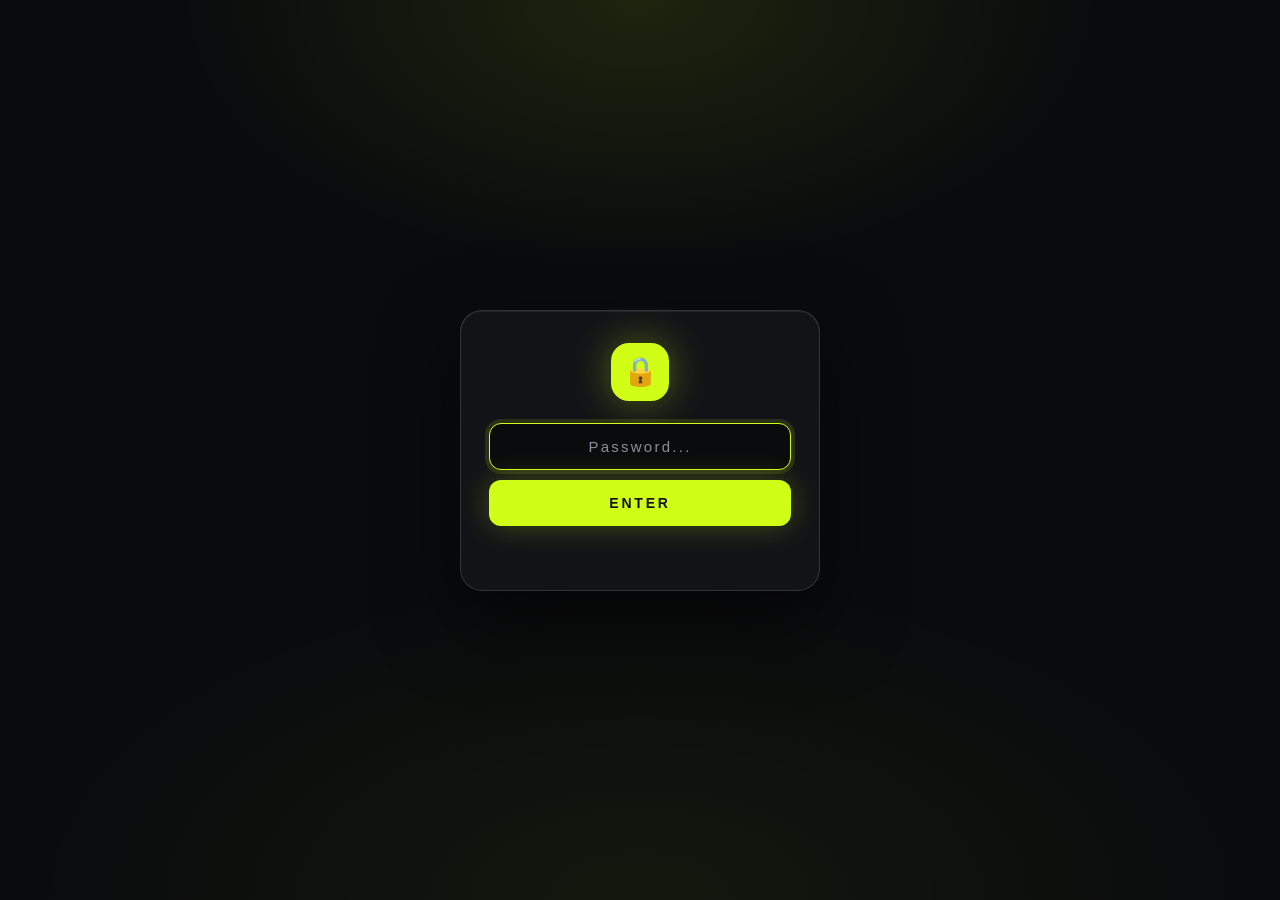
==== Main/play.html @ 61c7deea "Add files via upload" ====
<!DOCTYPE html>
<html lang="id">
<head>
<meta charset="UTF-8">
<meta name="viewport" content="width=device-width, initial-scale=1.0">
<title>Memuat game...</title>
<link rel="stylesheet" href="style.css">
</head>
<body class="player-body">

<div class="player-bar">
  <a href="index.html" class="player-btn" id="backBtn">
    <svg width="16" height="16" viewBox="0 0 24 24" fill="none" stroke="currentColor" stroke-width="2.5" stroke-linecap="round" stroke-linejoin="round"><path d="m15 18-6-6 6-6"/></svg>
    <span>Kembali</span>
  </a>

  <div class="player-title" id="playerTitle">Memuat...</div>

  <button class="player-btn" id="fullscreenBtn" title="Layar Penuh">
    <svg id="fsIcon" width="16" height="16" viewBox="0 0 24 24" fill="none" stroke="currentColor" stroke-width="2.5" stroke-linecap="round" stroke-linejoin="round">
      <path d="M8 3H5a2 2 0 0 0-2 2v3"/>
      <path d="M21 8V5a2 2 0 0 0-2-2h-3"/>
      <path d="M3 16v3a2 2 0 0 0 2 2h3"/>
      <path d="M16 21h3a2 2 0 0 0 2-2v-3"/>
    </svg>
    <span>Layar Penuh</span>
  </button>

  <a id="openNewTab" class="player-btn" target="_blank" rel="noopener">
    <svg width="16" height="16" viewBox="0 0 24 24" fill="none" stroke="currentColor" stroke-width="2.5" stroke-linecap="round" stroke-linejoin="round"><path d="M18 13v6a2 2 0 0 1-2 2H5a2 2 0 0 1-2-2V8a2 2 0 0 1 2-2h6"/><polyline points="15 3 21 3 21 9"/><line x1="10" y1="14" x2="21" y2="3"/></svg>
    <span>Tab Baru</span>
  </a>
</div>

<div class="player-wrap" id="playerWrap">
  <div id="loading" class="player-loading">
    <div class="spinner"></div>
    <p>Memuat game...</p>
    <small>Jika tidak muncul dalam 6 detik, akan ada tombol alternatif.</small>
  </div>

  <iframe id="gameFrame" class="game-frame hidden" allowfullscreen
    allow="autoplay; fullscreen; gamepad; microphone; camera; clipboard-write"></iframe>

  <div id="fallback" class="player-fallback hidden">
    <div class="fallback-icon">🚫</div>
    <h2>Game tidak bisa di-embed</h2>
    <p>Situs ini melarang dijalankan di dalam website lain (proteksi <code>X-Frame-Options</code>).</p>
    <a id="fallbackBtn" class="fallback-btn" target="_blank" rel="noopener">
      Buka di Tab Baru
      <svg width="16" height="16" viewBox="0 0 24 24" fill="none" stroke="currentColor" stroke-width="2.5" stroke-linecap="round" stroke-linejoin="round"><path d="M18 13v6a2 2 0 0 1-2 2H5a2 2 0 0 1-2-2V8a2 2 0 0 1 2-2h6"/><polyline points="15 3 21 3 21 9"/><line x1="10" y1="14" x2="21" y2="3"/></svg>
    </a>
  </div>
</div>

<script src="script.js"></script>
</body>
</html>
---- Main/style.css ----
:root {
  --bg: #0a0b0d;
  --surface: #14161a;
  --surface-hi: #1a1d22;
  --border: rgba(255,255,255,0.07);
  --border-hi: rgba(255,255,255,0.14);
  --accent: #d1fe17;
  --accent-glow: rgba(209,254,23,0.35);
  --text: #f5f5f7;
  --muted: #8b8f99;
  --danger: #ff5c5c;
  --radius: 14px;
  --radius-sm: 10px;
}

* { box-sizing: border-box; margin: 0; padding: 0; }
html { scroll-behavior: smooth; }

body {
  font-family: -apple-system, BlinkMacSystemFont, "Segoe UI", Inter, Roboto, sans-serif;
  background: var(--bg);
  color: var(--text);
  min-height: 100vh;
  -webkit-font-smoothing: antialiased;
  overflow-x: hidden;
}

.hidden { display: none !important; }

/* ===== GATE ===== */
.screen {
  position: fixed;
  inset: 0;
  display: grid;
  place-items: center;
  padding: 20px;
  z-index: 100;
  background:
    radial-gradient(ellipse 60% 50% at 50% 0%, rgba(209,254,23,0.10), transparent 60%),
    radial-gradient(ellipse 80% 60% at 50% 100%, rgba(209,254,23,0.05), transparent 60%),
    var(--bg);
  animation: fadeIn 0.4s ease;
}

@keyframes fadeIn { from { opacity: 0; } to { opacity: 1; } }

.gate-card {
  width: 100%;
  max-width: 360px;
  background: rgba(20,22,26,0.85);
  backdrop-filter: blur(20px);
  -webkit-backdrop-filter: blur(20px);
  border: 1px solid var(--border-hi);
  border-radius: 22px;
  padding: 32px 28px;
  box-shadow: 0 30px 80px rgba(0,0,0,0.6), inset 0 1px 0 rgba(255,255,255,0.06);
}

.gate-logo {
  display: grid;
  place-items: center;
  width: 58px;
  height: 58px;
  margin: 0 auto 22px;
  background: var(--accent);
  color: #101216;
  border-radius: 18px;
  font-size: 28px;
  box-shadow: 0 0 40px var(--accent-glow);
  animation: logoPulse 3s ease-in-out infinite;
}

@keyframes logoPulse {
  0%, 100% { box-shadow: 0 0 40px var(--accent-glow); }
  50%      { box-shadow: 0 0 70px var(--accent-glow); }
}

#gatePw {
  width: 100%;
  padding: 14px 16px;
  font-size: 15px;
  background: var(--bg);
  border: 1px solid var(--border-hi);
  border-radius: 12px;
  color: var(--text);
  outline: none;
  font-family: inherit;
  margin-bottom: 10px;
  text-align: center;
  letter-spacing: 0.15em;
  transition: border-color 0.15s, box-shadow 0.15s;
}

#gatePw::placeholder { color: var(--muted); }
#gatePw:focus { border-color: var(--accent); box-shadow: 0 0 0 4px rgba(209,254,23,0.12); }

#gateBtn {
  width: 100%;
  padding: 15px;
  font-size: 14px;
  font-weight: 800;
  letter-spacing: 0.2em;
  text-transform: uppercase;
  background: var(--accent);
  color: #101216;
  border: none;
  border-radius: 12px;
  cursor: pointer;
  font-family: inherit;
  box-shadow: 0 0 30px rgba(209,254,23,0.25);
  transition: transform 0.1s, background 0.15s;
}

#gateBtn:hover { background: #b8e013; }
#gateBtn:active { transform: scale(0.98); }

.err {
  color: var(--danger);
  font-size: 13px;
  margin-top: 14px;
  min-height: 18px;
  font-weight: 600;
  text-align: center;
}

@keyframes shake {
  10%, 90% { transform: translateX(-2px); }
  20%, 80% { transform: translateX(4px); }
  30%, 50%, 70% { transform: translateX(-6px); }
  40%, 60% { transform: translateX(6px); }
}
.shake { animation: shake 0.4s; }

/* ===== VERIFIKASI OVERLAY ===== */
.verif-overlay {
  position: fixed;
  inset: 0;
  z-index: 999;
  display: grid;
  place-items: center;
  background: rgba(0, 0, 0, 0.75);
  backdrop-filter: blur(8px);
  -webkit-backdrop-filter: blur(8px);
  animation: fadeIn 0.3s ease;
}

.verif-img {
  max-width: 80vw;
  max-height: 80vh;
  border-radius: 12px;
  box-shadow: 0 0 40px rgba(209, 254, 23, 0.4), 0 0 80px rgba(209, 254, 23, 0.2);
  animation: popIn 0.3s cubic-bezier(0.34, 1.56, 0.64, 1);
}

@keyframes popIn {
  from { transform: scale(0.5); opacity: 0; }
  to   { transform: scale(1); opacity: 1; }
}

/* ===== APP ===== */
#app {
  min-height: 100vh;
  display: flex;
  flex-direction: column;
  animation: fadeIn 0.3s ease;
}

.topbar {
  position: sticky;
  top: 0;
  z-index: 50;
  display: flex;
  align-items: center;
  gap: 16px;
  padding: 14px 24px;
  background: rgba(10,11,13,0.75);
  backdrop-filter: blur(16px);
  -webkit-backdrop-filter: blur(16px);
  border-bottom: 1px solid var(--border);
}

.brand { display: flex; align-items: center; gap: 10px; }

.brand-icon {
  display: grid;
  place-items: center;
  width: 36px;
  height: 36px;
  background: var(--accent);
  color: #101216;
  border-radius: 10px;
  font-size: 18px;
  box-shadow: 0 0 24px var(--accent-glow);
}

.brand-name { font-weight: 800; font-size: 16px; }

.search-wrap {
  flex: 1;
  position: relative;
  max-width: 560px;
  margin: 0 auto;
}

.search-icon {
  position: absolute;
  left: 14px;
  top: 50%;
  transform: translateY(-50%);
  color: var(--muted);
  pointer-events: none;
  z-index: 2;
}

#search {
  width: 100%;
  padding: 11px 14px 11px 42px;
  font-size: 14px;
  background: var(--surface);
  border: 1px solid var(--border);
  border-radius: var(--radius-sm);
  color: var(--text);
  outline: none;
  font-family: inherit;
  caret-color: var(--accent);
  transition: border-color 0.15s, background 0.15s;
}

#search::placeholder { color: var(--muted); opacity: 1; }
#search:focus { border-color: var(--accent); background: var(--surface-hi); box-shadow: 0 0 0 4px rgba(209,254,23,0.10); }

main {
  flex: 1;
  padding: 24px;
  max-width: 1500px;
  width: 100%;
  margin: 0 auto;
}

.meta {
  margin-bottom: 16px;
  color: var(--muted);
  font-size: 13px;
  font-weight: 500;
}

.history-section { margin-bottom: 32px; }

.section-head {
  display: flex;
  justify-content: space-between;
  align-items: center;
  margin-bottom: 14px;
}

.section-head h2 { font-size: 16px; font-weight: 800; }

.text-btn {
  background: none;
  border: none;
  color: var(--muted);
  font-size: 12px;
  font-weight: 600;
  cursor: pointer;
  padding: 6px 10px;
  border-radius: 8px;
  font-family: inherit;
  transition: color 0.15s, background 0.15s;
}

.text-btn:hover { color: var(--danger); background: rgba(255,92,92,0.1); }

.history-row {
  display: flex;
  gap: 12px;
  overflow-x: auto;
  padding-bottom: 4px;
}

.history-row::-webkit-scrollbar { height: 6px; }
.history-row::-webkit-scrollbar-thumb { background: #2a2d33; border-radius: 3px; }

.history-card {
  flex-shrink: 0;
  width: 140px;
  display: flex;
  flex-direction: column;
  gap: 8px;
  text-decoration: none;
  color: var(--text);
  transition: transform 0.15s;
}

.history-card:hover { transform: translateY(-2px); }

.history-thumb {
  width: 100%;
  aspect-ratio: 16 / 10;
  background: linear-gradient(135deg, #1c1f24, #0f1114);
  border-radius: 10px;
  overflow: hidden;
  border: 1px solid var(--border);
}

.history-thumb img { width: 100%; height: 100%; object-fit: cover; display: block; }

.history-card span {
  font-size: 12px;
  font-weight: 600;
  line-height: 1.3;
  display: -webkit-box;
  -webkit-line-clamp: 2;
  -webkit-box-orient: vertical;
  overflow: hidden;
}

.chips {
  display: flex;
  flex-wrap: wrap;
  gap: 7px;
  margin-bottom: 24px;
  padding: 14px;
  background: linear-gradient(180deg, rgba(20,22,26,0.7), rgba(20,22,26,0.4));
  border: 1px solid var(--border);
  border-radius: 16px;
}

.chip {
  --chip-color: var(--muted);
  position: relative;
  padding: 7px 13px;
  border-radius: 10px;
  border: 1px solid transparent;
  background: rgba(255,255,255,0.03);
  color: var(--muted);
  font-size: 12.5px;
  font-weight: 600;
  cursor: pointer;
  white-space: nowrap;
  display: inline-flex;
  align-items: center;
  gap: 7px;
  font-family: inherit;
  transition: all 0.18s cubic-bezier(0.4, 0, 0.2, 1);
}

.chip::before {
  content: '';
  width: 6px;
  height: 6px;
  border-radius: 50%;
  background: var(--chip-color);
  flex-shrink: 0;
}

.chip:hover {
  background: rgba(255,255,255,0.06);
  border-color: var(--chip-color);
  color: var(--text);
  transform: translateY(-1px);
}

.chip.active {
  background: var(--chip-color);
  color: #101216;
  border-color: var(--chip-color);
  box-shadow: 0 4px 16px -4px var(--chip-color);
  transform: translateY(-1px);
}

.chip.active::before { background: #101216; }

.chip .cnt {
  font-size: 10.5px;
  font-weight: 800;
  padding: 1px 6px;
  border-radius: 6px;
  background: rgba(255,255,255,0.06);
  color: inherit;
  opacity: 0.75;
  min-width: 22px;
  text-align: center;
}

.chip.active .cnt { background: rgba(0,0,0,0.22); opacity: 0.95; }

.chip[data-cat="All"]      { --chip-color: #d1fe17; }
.chip[data-cat="Shooter"]  { --chip-color: #ff5252; }
.chip[data-cat="Action"]   { --chip-color: #ff8c32; }
.chip[data-cat="Retro"]    { --chip-color: #a050ff; }
.chip[data-cat="Sandbox"]  { --chip-color: #3cc878; }
.chip[data-cat="RPG"]      { --chip-color: #508cff; }
.chip[data-cat="Strategy"] { --chip-color: #00b4b4; }
.chip[data-cat="Puzzle"]   { --chip-color: #f0c828; }
.chip[data-cat="Casual"]   { --chip-color: #ff78be; }
.chip[data-cat="Horror"]   { --chip-color: #e63946; }
.chip[data-cat="Racing"]   { --chip-color: #00bedc; }
.chip[data-cat="Sports"]   { --chip-color: #aadc28; }
.chip[data-cat="Adventure"]{ --chip-color: #b45adc; }
.chip[data-cat="PC"]       { --chip-color: #4ecdc4; }
.chip[data-cat="Neo Geo"]  { --chip-color: #ff6b6b; }
.chip[data-cat="Capcom"]   { --chip-color: #ffe66d; }
.chip[data-cat="Arcade"]   { --chip-color: #a06cd5; }

.grid {
  display: grid;
  grid-template-columns: repeat(auto-fill, minmax(230px, 1fr));
  gap: 16px;
}

.card {
  position: relative;
  display: flex;
  flex-direction: column;
  background: var(--surface);
  border: 1px solid var(--border);
  border-radius: var(--radius);
  overflow: hidden;
  color: inherit;
  transition: transform 0.2s, border-color 0.2s, box-shadow 0.2s;
}

.card:hover {
  transform: translateY(-4px);
  border-color: var(--border-hi);
  box-shadow: 0 12px 30px rgba(0,0,0,0.5), 0 0 0 1px rgba(209,254,23,0.3);
}

.card-link {
  display: flex;
  flex-direction: column;
  text-decoration: none;
  color: inherit;
  width: 100%;
  height: 100%;
}

.card-thumb {
  position: relative;
  aspect-ratio: 16 / 10;
  background: linear-gradient(135deg, #1c1f24, #0f1114);
  overflow: hidden;
}

.card-thumb img {
  width: 100%;
  height: 100%;
  object-fit: cover;
  display: block;
  transition: transform 0.4s, opacity 0.3s;
  opacity: 0;
}

.card-thumb img.loaded { opacity: 1; }
.card:hover .card-thumb img { transform: scale(1.06); }

.card-thumb .initial {
  position: absolute;
  inset: 0;
  display: grid;
  place-items: center;
  font-size: 40px;
  font-weight: 800;
  color: rgba(209,254,23,0.25);
}

.card-cat {
  position: absolute;
  top: 8px;
  left: 8px;
  z-index: 2;
  padding: 3px 7px;
  font-size: 8.5px;
  font-weight: 900;
  text-transform: uppercase;
  letter-spacing: 0.08em;
  border-radius: 5px;
  color: #fff;
  background: rgba(0,0,0,0.7);
  border: 1px solid rgba(255,255,255,0.15);
  line-height: 1;
  pointer-events: none;
}

.card-cat[data-cat="Shooter"]   { background: rgba(255,82,82,0.9); }
.card-cat[data-cat="Action"]    { background: rgba(255,140,50,0.9); }
.card-cat[data-cat="Retro"]     { background: rgba(160,80,255,0.9); }
.card-cat[data-cat="Sandbox"]   { background: rgba(60,200,120,0.9); }
.card-cat[data-cat="RPG"]       { background: rgba(80,140,255,0.9); }
.card-cat[data-cat="Strategy"]  { background: rgba(0,180,180,0.9); }
.card-cat[data-cat="Puzzle"]    { background: rgba(240,200,40,0.95); color: #1a1400; }
.card-cat[data-cat="Casual"]    { background: rgba(255,120,190,0.9); }
.card-cat[data-cat="Horror"]    { background: rgba(140,20,20,0.95); }
.card-cat[data-cat="Racing"]    { background: rgba(0,190,220,0.9); }
.card-cat[data-cat="Sports"]    { background: rgba(170,220,40,0.95); color: #131517; }
.card-cat[data-cat="Adventure"] { background: rgba(180,90,220,0.9); }
.card-cat[data-cat="PC"]        { background: rgba(78,205,196,0.9); }
.card-cat[data-cat="Neo Geo"]   { background: rgba(255,107,107,0.9); }
.card-cat[data-cat="Capcom"]    { background: rgba(255,230,109,0.95); color: #1a1400; }
.card-cat[data-cat="Arcade"]    { background: rgba(160,108,213,0.9); }

.card-open-tab {
  position: absolute;
  top: 8px;
  right: 8px;
  z-index: 3;
  width: 32px;
  height: 32px;
  display: grid;
  place-items: center;
  background: rgba(0,0,0,0.7);
  backdrop-filter: blur(8px);
  -webkit-backdrop-filter: blur(8px);
  border: 1px solid rgba(255,255,255,0.2);
  border-radius: 8px;
  color: #fff;
  cursor: pointer;
  opacity: 0;
  transition: all 0.15s;
  padding: 0;
  font-family: inherit;
}

.card:hover .card-open-tab { opacity: 1; }

.card-open-tab:hover {
  background: var(--accent);
  color: #101216;
  border-color: var(--accent);
  transform: scale(1.08);
}

.card-body { padding: 12px 14px 14px; }

.card-title {
  font-size: 14px;
  font-weight: 600;
  line-height: 1.35;
  color: var(--text);
  display: -webkit-box;
  -webkit-line-clamp: 2;
  -webkit-box-orient: vertical;
  overflow: hidden;
  min-height: 2.7em;
}

.empty { text-align: center; padding: 80px 20px; color: var(--muted); }
.empty-icon { font-size: 48px; margin-bottom: 16px; opacity: 0.5; }

footer {
  padding: 24px;
  text-align: center;
  color: var(--muted);
  font-size: 12px;
  border-top: 1px solid var(--border);
  margin-top: 40px;
}

/* ===== PLAYER ===== */
.player-body {
  height: 100vh;
  overflow: hidden;
  display: flex;
  flex-direction: column;
}

.player-bar {
  display: flex;
  align-items: center;
  gap: 12px;
  padding: 10px 16px;
  background: rgba(10,11,13,0.9);
  border-bottom: 1px solid var(--border);
  flex-shrink: 0;
  z-index: 10;
}

.player-btn {
  display: inline-flex;
  align-items: center;
  gap: 6px;
  padding: 8px 14px;
  font-size: 13px;
  font-weight: 700;
  background: var(--surface);
  color: var(--text);
  border: 1px solid var(--border);
  border-radius: 10px;
  text-decoration: none;
  cursor: pointer;
  white-space: nowrap;
  font-family: inherit;
  transition: all 0.15s;
}

.player-btn:hover { border-color: var(--accent); color: var(--accent); }

.player-title {
  flex: 1;
  text-align: center;
  font-size: 14px;
  font-weight: 700;
  overflow: hidden;
  text-overflow: ellipsis;
  white-space: nowrap;
  padding: 0 12px;
}

.player-wrap { flex: 1; position: relative; background: #000; overflow: hidden; }
.game-frame { width: 100%; height: 100%; border: 0; display: block; }

.player-loading {
  position: absolute;
  inset: 0;
  display: grid;
  place-items: center;
  text-align: center;
  padding: 20px;
  z-index: 5;
  background: var(--bg);
  color: var(--muted);
}

.player-loading p { font-size: 15px; margin: 16px 0 8px; color: var(--text); }
.player-loading small { font-size: 12px; opacity: 0.7; display: block; }

.spinner {
  width: 48px;
  height: 48px;
  border: 3px solid var(--border-hi);
  border-top-color: var(--accent);
  border-radius: 50%;
  margin: 0 auto;
  animation: spin 0.8s linear infinite;
}

@keyframes spin { to { transform: rotate(360deg); } }

.player-fallback {
  position: absolute;
  inset: 0;
  display: flex;
  flex-direction: column;
  justify-content: center;
  align-items: center;
  gap: 14px;
  text-align: center;
  padding: 20px;
  z-index: 20;
  background: var(--bg);
}

.fallback-icon { font-size: 56px; opacity: 0.7; }
.player-fallback h2 { font-size: 20px; font-weight: 800; }
.player-fallback p { font-size: 14px; color: var(--muted); max-width: 400px; line-height: 1.6; }
.player-fallback code { background: var(--surface); padding: 2px 6px; border-radius: 4px; font-size: 12px; color: var(--accent); }

.fallback-btn {
  display: inline-flex;
  align-items: center;
  gap: 8px;
  margin-top: 8px;
  padding: 12px 22px;
  font-size: 14px;
  font-weight: 700;
  background: var(--accent);
  color: #101216;
  border-radius: 12px;
  text-decoration: none;
  box-shadow: 0 0 30px rgba(209,254,23,0.25);
  transition: all 0.15s;
}

.fallback-btn:hover { background: #b8e013; transform: translateY(-1px); }

/* ===== FULLSCREEN ===== */
.player-body:fullscreen,
.player-body:-webkit-full-screen {
  background: #000;
}

.player-body:fullscreen .player-bar,
.player-body:-webkit-full-screen .player-bar {
  display: none;
}

.player-body:fullscreen .player-wrap,
.player-body:-webkit-full-screen .player-wrap {
  height: 100vh;
  flex: 1;
}

/* ===== RESPONSIVE ===== */
@media (max-width: 700px) {
  .topbar { padding: 12px 14px; gap: 10px; flex-wrap: wrap; }
  .brand-name { display: none; }
  .search-wrap { order: 3; flex-basis: 100%; max-width: none; }
  main { padding: 16px 12px; }
  .grid { grid-template-columns: repeat(auto-fill, minmax(150px, 1fr)); gap: 10px; }
  .card-title { font-size: 13px; }
  .card-body { padding: 10px; }
  .chips { padding: 10px; gap: 6px; margin-bottom: 18px; }
  .chip { padding: 6px 10px; font-size: 11.5px; gap: 5px; }
  .chip .cnt { font-size: 9.5px; padding: 1px 5px; min-width: 18px; }
  .card-cat { font-size: 8px; padding: 2px 6px; top: 6px; left: 6px; }
  .card-open-tab { opacity: 1; }
  .player-btn span { display: none; }
  .player-title { font-size: 12px; }
}

::-webkit-scrollbar { width: 10px; height: 10px; }
::-webkit-scrollbar-track { background: var(--bg); }
::-webkit-scrollbar-thumb { background: #2a2d33; border-radius: 6px; border: 2px solid var(--bg); }
::-webkit-scrollbar-thumb:hover { background: #3a3d44; }


/* ===== LOGIN / DAFTAR ===== */
.auth-tabs {
  display: flex;
  gap: 6px;
  padding: 4px;
  margin-bottom: 16px;
  background: var(--bg);
  border: 1px solid var(--border-hi);
  border-radius: 12px;
}
.auth-tabs button {
  flex: 1;
  padding: 10px;
  font: 700 13px inherit;
  font-family: inherit;
  letter-spacing: 0.08em;
  text-transform: uppercase;
  color: var(--muted);
  background: transparent;
  border: none;
  border-radius: 9px;
  cursor: pointer;
  transition: background 0.15s, color 0.15s;
}
.auth-tabs button.active { background: var(--accent); color: #101216; }

.auth-in {
  width: 100%;
  padding: 14px 16px;
  font-size: 15px;
  background: var(--bg);
  border: 1px solid var(--border-hi);
  border-radius: 12px;
  color: var(--text);
  outline: none;
  font-family: inherit;
  margin-bottom: 10px;
  transition: border-color 0.15s, box-shadow 0.15s;
}
.auth-in::placeholder { color: var(--muted); }
.auth-in:focus { border-color: var(--accent); box-shadow: 0 0 0 4px rgba(209,254,23,0.12); }

#authBtn {
  width: 100%;
  padding: 15px;
  font-size: 14px;
  font-weight: 800;
  letter-spacing: 0.2em;
  text-transform: uppercase;
  background: var(--accent);
  color: #101216;
  border: none;
  border-radius: 12px;
  cursor: pointer;
  font-family: inherit;
  box-shadow: 0 0 30px rgba(209,254,23,0.25);
  transition: transform 0.1s, background 0.15s;
}
#authBtn:hover { background: #b8e013; }
#authBtn:active { transform: scale(0.98); }
#authBtn:disabled, #gateBtn:disabled { opacity: 0.6; cursor: wait; }

.user-chip { display: flex; align-items: center; gap: 8px; font-size: 13px; font-weight: 700; }
.user-chip button {
  padding: 8px 12px;
  font: 700 12px inherit;
  font-family: inherit;
  color: var(--text);
  background: var(--surface-hi);
  border: 1px solid var(--border-hi);
  border-radius: 10px;
  cursor: pointer;
}
.user-chip button:hover { border-color: var(--danger); color: var(--danger); }
@media (max-width: 700px) { .user-chip { margin-left: auto; } }

/* ===== ADMIN PANEL ===== */
.adm-screen {
  position: fixed;
  inset: 0;
  z-index: 120;
  display: grid;
  place-items: center;
  padding: 14px;
  overflow-y: auto;
  background: #26262a;
  font-family: "Gotham", "Montserrat", -apple-system, "Segoe UI", Roboto, sans-serif;
}
.adm-win {
  width: 100%;
  max-width: 780px;
  background: #3b3b3e;
  border: 1px solid rgba(255,255,255,0.08);
  border-radius: 8px;
  padding: 10px;
  box-shadow: 0 20px 60px rgba(0,0,0,0.55);
}
.adm-head {
  display: flex;
  align-items: center;
  justify-content: space-between;
  padding: 10px 14px;
  margin-bottom: 10px;
  background: #4b4b4f;
  border-radius: 6px;
  font-weight: 800;
  font-size: 15px;
  letter-spacing: 0.04em;
  color: #fff;
}
.adm-head-btns { display: flex; gap: 14px; }
.adm-head-btns button {
  background: none;
  border: none;
  color: #fff;
  font: 800 16px inherit;
  font-family: inherit;
  cursor: pointer;
}
.adm-head-btns button:hover { color: #ff6b6b; }
.adm-cols { display: grid; grid-template-columns: 1fr 1.25fr; gap: 10px; }
.adm-title {
  padding: 12px;
  margin-bottom: 8px;
  text-align: center;
  background: #4b4b4f;
  border-radius: 6px;
  font-weight: 800;
  font-size: 18px;
  letter-spacing: 0.03em;
  color: #fff;
}
.adm-panel {
  padding: 12px;
  min-height: 320px;
  background: #343437;
  border-radius: 6px;
}
.adm-panel label {
  display: block;
  margin: 10px 0 5px;
  font-weight: 800;
  font-size: 12px;
  letter-spacing: 0.04em;
  color: #fff;
}
.adm-panel label:first-child { margin-top: 0; }
.adm-in {
  width: 100%;
  padding: 10px 12px;
  font: 700 14px inherit;
  font-family: inherit;
  color: #fff;
  background: #2a2a2d;
  border: 1px solid transparent;
  border-radius: 5px;
  outline: none;
}
.adm-in::placeholder { color: #7d7d82; }
.adm-in:focus { border-color: rgba(255,255,255,0.3); }
select.adm-in { appearance: none; -webkit-appearance: none; cursor: pointer;
  background-image: linear-gradient(45deg, transparent 50%, #aaa 50%), linear-gradient(135deg, #aaa 50%, transparent 50%);
  background-position: calc(100% - 17px) 50%, calc(100% - 12px) 50%;
  background-size: 5px 5px; background-repeat: no-repeat; }
.adm-ban {
  display: flex;
  align-items: center;
  justify-content: center;
  gap: 10px;
  width: 100%;
  margin-top: 16px;
  padding: 11px;
  font: 800 15px inherit;
  font-family: inherit;
  letter-spacing: 0.03em;
  color: #fff;
  background: #2a2a2d;
  border: 1px solid transparent;
  border-radius: 5px;
  cursor: pointer;
  transition: background 0.15s, border-color 0.15s;
}
.adm-ban:hover { background: #4b2a2a; border-color: #ff6b6b; }
.adm-ban:disabled { opacity: 0.6; cursor: wait; }
.adm-msg { min-height: 18px; margin-top: 10px; font-size: 12px; font-weight: 700; color: #ff7b7b; text-align: center; }
.adm-msg.ok { color: #8ee08e; }
.adm-search { margin-bottom: 8px; }
.adm-list { max-height: 300px; overflow-y: auto; display: flex; flex-direction: column; gap: 6px; }
.adm-row {
  display: flex;
  align-items: center;
  gap: 10px;
  padding: 8px 10px;
  background: #2a2a2d;
  border-radius: 5px;
}
.adm-ava {
  display: grid;
  place-items: center;
  flex: none;
  width: 34px;
  height: 34px;
  background: #4b4b4f;
  border-radius: 4px;
  font-weight: 800;
  color: #fff;
}
.adm-info { flex: 1; min-width: 0; display: flex; flex-direction: column; }
.adm-info b { font-size: 14px; color: #fff; overflow: hidden; text-overflow: ellipsis; white-space: nowrap; }
.adm-info small { font-size: 12px; color: #a5a5aa; overflow: hidden; text-overflow: ellipsis; white-space: nowrap; }
.adm-unban {
  flex: none;
  width: 30px;
  height: 22px;
  background: #4b4b4f;
  border: none;
  border-radius: 4px;
  color: #fff;
  font-weight: 800;
  cursor: pointer;
}
.adm-unban:hover { background: #ff6b6b; }
.adm-empty { padding: 20px 8px; text-align: center; font-size: 13px; font-weight: 700; color: #7d7d82; }
@media (max-width: 640px) {
  .adm-cols { grid-template-columns: 1fr; }
  .adm-panel { min-height: 0; }
}
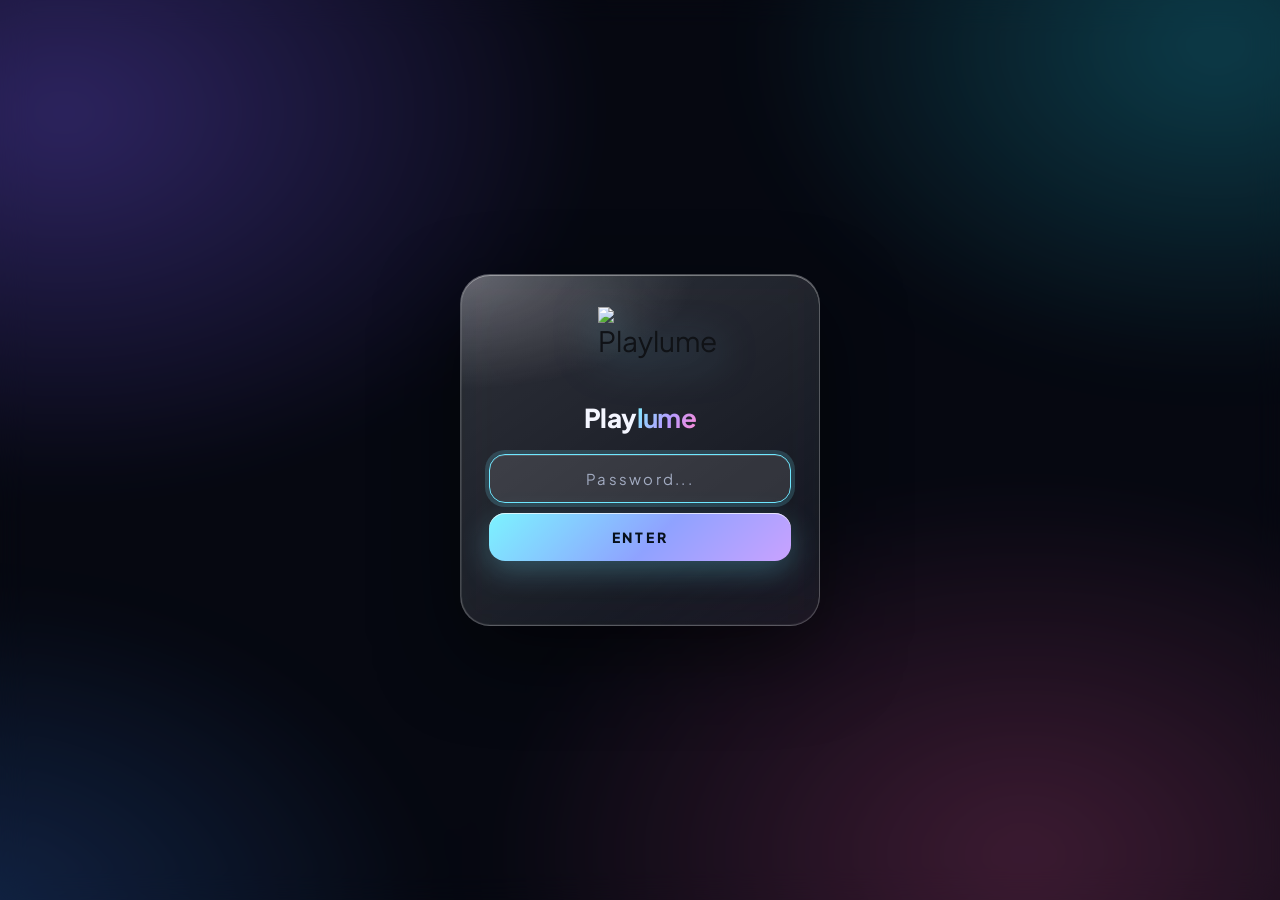
==== commit d5c9cde7: "Update play.html" ====
--- a/Main/play.html
+++ b/Main/play.html
@@ -4,6 +4,11 @@
 <meta charset="UTF-8">
 <meta name="viewport" content="width=device-width, initial-scale=1.0">
 <title>Memuat game...</title>
+<link rel="icon" type="image/svg+xml" href="logo.svg">
+<meta name="theme-color" content="#070912">
+<link rel="preconnect" href="https://fonts.googleapis.com">
+<link rel="preconnect" href="https://fonts.gstatic.com" crossorigin>
+<link href="https://fonts.googleapis.com/css2?family=Plus+Jakarta+Sans:wght@500;600;700;800&display=swap" rel="stylesheet">
 <link rel="stylesheet" href="style.css">
 </head>
 <body class="player-body">
--- a/Main/style.css
+++ b/Main/style.css
@@ -4,8 +4,8 @@
   --surface-hi: #1a1d22;
   --border: rgba(255,255,255,0.07);
   --border-hi: rgba(255,255,255,0.14);
-  --accent: #d1fe17;
-  --accent-glow: rgba(209,254,23,0.35);
+  --accent: #6ee7ff;
+  --accent-glow: rgba(110,231,255,0.35);
   --text: #f5f5f7;
   --muted: #8b8f99;
   --danger: #ff5c5c;
@@ -36,8 +36,8 @@
   padding: 20px;
   z-index: 100;
   background:
-    radial-gradient(ellipse 60% 50% at 50% 0%, rgba(209,254,23,0.10), transparent 60%),
-    radial-gradient(ellipse 80% 60% at 50% 100%, rgba(209,254,23,0.05), transparent 60%),
+    radial-gradient(ellipse 60% 50% at 50% 0%, rgba(110,231,255,0.10), transparent 60%),
+    radial-gradient(ellipse 80% 60% at 50% 100%, rgba(110,231,255,0.05), transparent 60%),
     var(--bg);
   animation: fadeIn 0.4s ease;
 }
@@ -92,7 +92,7 @@
 }
 
 #gatePw::placeholder { color: var(--muted); }
-#gatePw:focus { border-color: var(--accent); box-shadow: 0 0 0 4px rgba(209,254,23,0.12); }
+#gatePw:focus { border-color: var(--accent); box-shadow: 0 0 0 4px rgba(110,231,255,0.12); }
 
 #gateBtn {
   width: 100%;
@@ -107,11 +107,11 @@
   border-radius: 12px;
   cursor: pointer;
   font-family: inherit;
-  box-shadow: 0 0 30px rgba(209,254,23,0.25);
+  box-shadow: 0 0 30px rgba(110,231,255,0.25);
   transition: transform 0.1s, background 0.15s;
 }
 
-#gateBtn:hover { background: #b8e013; }
+#gateBtn:hover { background: #4fd6f0; }
 #gateBtn:active { transform: scale(0.98); }
 
 .err {
@@ -148,7 +148,7 @@
   max-width: 80vw;
   max-height: 80vh;
   border-radius: 12px;
-  box-shadow: 0 0 40px rgba(209, 254, 23, 0.4), 0 0 80px rgba(209, 254, 23, 0.2);
+  box-shadow: 0 0 40px rgba(110, 231, 255, 0.4), 0 0 80px rgba(110, 231, 255, 0.2);
   animation: popIn 0.3s cubic-bezier(0.34, 1.56, 0.64, 1);
 }
 
@@ -227,7 +227,7 @@
 }
 
 #search::placeholder { color: var(--muted); opacity: 1; }
-#search:focus { border-color: var(--accent); background: var(--surface-hi); box-shadow: 0 0 0 4px rgba(209,254,23,0.10); }
+#search:focus { border-color: var(--accent); background: var(--surface-hi); box-shadow: 0 0 0 4px rgba(110,231,255,0.10); }
 
 main {
   flex: 1;
@@ -384,7 +384,7 @@
 
 .chip.active .cnt { background: rgba(0,0,0,0.22); opacity: 0.95; }
 
-.chip[data-cat="All"]      { --chip-color: #d1fe17; }
+.chip[data-cat="All"]      { --chip-color: #6ee7ff; }
 .chip[data-cat="Shooter"]  { --chip-color: #ff5252; }
 .chip[data-cat="Action"]   { --chip-color: #ff8c32; }
 .chip[data-cat="Retro"]    { --chip-color: #a050ff; }
@@ -423,7 +423,7 @@
 .card:hover {
   transform: translateY(-4px);
   border-color: var(--border-hi);
-  box-shadow: 0 12px 30px rgba(0,0,0,0.5), 0 0 0 1px rgba(209,254,23,0.3);
+  box-shadow: 0 12px 30px rgba(0,0,0,0.5), 0 0 0 1px rgba(110,231,255,0.3);
 }
 
 .card-link {
@@ -461,7 +461,7 @@
   place-items: center;
   font-size: 40px;
   font-weight: 800;
-  color: rgba(209,254,23,0.25);
+  color: rgba(110,231,255,0.25);
 }
 
 .card-cat {
@@ -667,11 +667,11 @@
   color: #101216;
   border-radius: 12px;
   text-decoration: none;
-  box-shadow: 0 0 30px rgba(209,254,23,0.25);
+  box-shadow: 0 0 30px rgba(110,231,255,0.25);
   transition: all 0.15s;
 }
 
-.fallback-btn:hover { background: #b8e013; transform: translateY(-1px); }
+.fallback-btn:hover { background: #4fd6f0; transform: translateY(-1px); }
 
 /* ===== FULLSCREEN ===== */
 .player-body:fullscreen,
@@ -754,7 +754,7 @@
   transition: border-color 0.15s, box-shadow 0.15s;
 }
 .auth-in::placeholder { color: var(--muted); }
-.auth-in:focus { border-color: var(--accent); box-shadow: 0 0 0 4px rgba(209,254,23,0.12); }
+.auth-in:focus { border-color: var(--accent); box-shadow: 0 0 0 4px rgba(110,231,255,0.12); }
 
 #authBtn {
   width: 100%;
@@ -769,10 +769,10 @@
   border-radius: 12px;
   cursor: pointer;
   font-family: inherit;
-  box-shadow: 0 0 30px rgba(209,254,23,0.25);
+  box-shadow: 0 0 30px rgba(110,231,255,0.25);
   transition: transform 0.1s, background 0.15s;
 }
-#authBtn:hover { background: #b8e013; }
+#authBtn:hover { background: #4fd6f0; }
 #authBtn:active { transform: scale(0.98); }
 #authBtn:disabled, #gateBtn:disabled { opacity: 0.6; cursor: wait; }
 
@@ -941,3 +941,408 @@
   .adm-cols { grid-template-columns: 1fr; }
   .adm-panel { min-height: 0; }
 }
+
+/* ===== ADMIN: pilih player, ban all, status online ===== */
+.adm-userrow { display: flex; gap: 6px; }
+.adm-userrow .adm-in { flex: 1; min-width: 0; }
+.adm-pick {
+  flex: none;
+  padding: 0 14px;
+  font: 800 12px inherit;
+  font-family: inherit;
+  letter-spacing: 0.04em;
+  color: #fff;
+  background: #4b4b4f;
+  border: 1px solid transparent;
+  border-radius: 5px;
+  cursor: pointer;
+}
+.adm-pick:hover { background: #5a5a5f; border-color: rgba(255,255,255,0.3); }
+.adm-banall { margin-top: 8px; background: #4b2a2a; border-color: #ff6b6b; }
+.adm-banall:hover { background: #7a2b2b; }
+.adm-picker {
+  position: fixed;
+  inset: 0;
+  z-index: 130;
+  display: grid;
+  place-items: center;
+  padding: 14px;
+  background: rgba(0,0,0,0.6);
+}
+.adm-picker-win {
+  width: 100%;
+  max-width: 420px;
+  padding: 10px;
+  background: #3b3b3e;
+  border: 1px solid rgba(255,255,255,0.08);
+  border-radius: 8px;
+  box-shadow: 0 20px 60px rgba(0,0,0,0.55);
+}
+.adm-picker-win .adm-head small { font-size: 12px; color: #a5a5aa; margin-left: 6px; }
+.adm-picklist { max-height: 55vh; }
+.adm-pickrow { cursor: pointer; transition: background 0.15s; }
+.adm-pickrow:hover { background: #3a3a3e; }
+.adm-dot {
+  display: inline-block;
+  flex: none;
+  width: 12px;
+  height: 12px;
+  border-radius: 50%;
+}
+.adm-dot.on { background: #2ecc40; box-shadow: 0 0 6px rgba(46,204,64,0.8); }
+.adm-dot.off { background: #ff4136; }
+.adm-legend {
+  display: flex;
+  justify-content: center;
+  gap: 18px;
+  margin-top: 10px;
+  font-size: 12px;
+  font-weight: 700;
+  color: #a5a5aa;
+}
+.adm-legend span { display: inline-flex; align-items: center; gap: 6px; }
+
+
+/* ===== LAYAR BAN ===== */
+.ban-screen {
+  background:
+    radial-gradient(ellipse 60% 50% at 50% 0%, rgba(255,92,92,0.14), transparent 60%),
+    radial-gradient(ellipse 80% 60% at 50% 100%, rgba(255,92,92,0.06), transparent 60%),
+    var(--bg);
+  z-index: 140;
+}
+.ban-card {
+  width: 100%;
+  max-width: 400px;
+  padding: 30px 24px;
+  text-align: center;
+  background: rgba(20,22,26,0.9);
+  border: 1px solid rgba(255,92,92,0.35);
+  border-radius: 22px;
+  box-shadow: 0 30px 80px rgba(0,0,0,0.6), 0 0 60px rgba(255,92,92,0.12);
+}
+.ban-icon { font-size: 54px; line-height: 1; margin-bottom: 12px; }
+.ban-card h1 { font-size: 24px; font-weight: 900; letter-spacing: 0.08em; color: var(--danger); }
+.ban-sub { margin: 8px 0 20px; font-size: 13px; line-height: 1.5; color: var(--muted); }
+.ban-info {
+  display: flex;
+  flex-direction: column;
+  gap: 8px;
+  margin-bottom: 18px;
+  text-align: left;
+}
+.ban-info > div {
+  display: flex;
+  flex-direction: column;
+  gap: 3px;
+  padding: 10px 14px;
+  background: var(--bg);
+  border: 1px solid var(--border-hi);
+  border-radius: 12px;
+}
+.ban-info span { font-size: 10px; font-weight: 800; letter-spacing: 0.12em; color: var(--muted); }
+.ban-info b { font-size: 14px; font-weight: 700; color: var(--text); word-break: break-word; }
+#banCheck {
+  width: 100%;
+  padding: 14px;
+  font: 800 13px inherit;
+  font-family: inherit;
+  letter-spacing: 0.2em;
+  color: var(--text);
+  background: var(--surface-hi);
+  border: 1px solid var(--border-hi);
+  border-radius: 12px;
+  cursor: pointer;
+  transition: border-color 0.15s, background 0.15s;
+}
+#banCheck:hover { border-color: var(--danger); background: rgba(255,92,92,0.1); }
+#banCheck:disabled { opacity: 0.6; cursor: wait; }
+.ban-msg { min-height: 18px; margin-top: 12px; font-size: 12px; font-weight: 700; color: var(--danger); }
+
+
+/* =====================================================================
+   PLAYLUME — LIQUID GLASS THEME
+   ===================================================================== */
+:root {
+  --bg: #070912;
+  --surface: rgba(255,255,255,0.07);
+  --surface-hi: rgba(255,255,255,0.12);
+  --border: rgba(255,255,255,0.13);
+  --border-hi: rgba(255,255,255,0.24);
+  --accent: #6ee7ff;
+  --accent-glow: rgba(110,231,255,0.38);
+  --text: #f4f6ff;
+  --muted: #a3acc2;
+  --radius: 22px;
+  --radius-sm: 16px;
+  --glass: linear-gradient(145deg, rgba(255,255,255,0.17), rgba(255,255,255,0.05));
+  --blur: blur(24px) saturate(180%);
+  --shine: inset 0 1px 0 rgba(255,255,255,0.38), inset 0 -1px 0 rgba(255,255,255,0.06), inset 1px 0 0 rgba(255,255,255,0.10);
+  --grad: linear-gradient(135deg, #7cf3ff 0%, #8fa2ff 55%, #c9a2ff 100%);
+}
+
+body {
+  font-family: "Plus Jakarta Sans", -apple-system, BlinkMacSystemFont, "Segoe UI", Inter, Roboto, sans-serif;
+  background: var(--bg);
+}
+
+/* latar mesh gradient yang bergerak pelan */
+body::before {
+  content: "";
+  position: fixed;
+  inset: -25%;
+  z-index: -1;
+  pointer-events: none;
+  background:
+    radial-gradient(40% 40% at 20% 25%, rgba(124,92,255,0.55), transparent 70%),
+    radial-gradient(35% 35% at 80% 20%, rgba(34,211,238,0.42), transparent 70%),
+    radial-gradient(40% 40% at 70% 80%, rgba(255,92,168,0.36), transparent 70%),
+    radial-gradient(35% 35% at 15% 85%, rgba(59,130,246,0.38), transparent 70%);
+  filter: blur(28px);
+  will-change: transform;
+  animation: orbDrift 30s ease-in-out infinite alternate;
+}
+@keyframes orbDrift {
+  from { transform: translate3d(-3%, -2%, 0) scale(1); }
+  to   { transform: translate3d(3%, 3%, 0) scale(1.12); }
+}
+@media (prefers-reduced-motion: reduce) {
+  body::before { animation: none; }
+}
+
+::selection { background: rgba(110,231,255,0.35); }
+* { scrollbar-width: thin; scrollbar-color: rgba(255,255,255,0.25) transparent; }
+
+/* ---------- layar penuh (gate / login / ban) ---------- */
+.screen {
+  background: rgba(7,9,18,0.38);
+  -webkit-backdrop-filter: blur(14px);
+  backdrop-filter: blur(14px);
+}
+.screen.ban-screen {
+  background:
+    radial-gradient(ellipse 70% 50% at 50% 0%, rgba(255,92,92,0.28), transparent 65%),
+    rgba(7,9,18,0.5);
+}
+
+/* ---------- kartu kaca ---------- */
+.gate-card, .ban-card {
+  position: relative;
+  overflow: hidden;
+  background: var(--glass);
+  -webkit-backdrop-filter: var(--blur);
+  backdrop-filter: var(--blur);
+  border: 1px solid rgba(255,255,255,0.22);
+  border-radius: 30px;
+  box-shadow: 0 30px 80px rgba(0,0,0,0.5), var(--shine);
+}
+.gate-card::before, .ban-card::before {
+  content: "";
+  position: absolute;
+  inset: 0;
+  border-radius: inherit;
+  pointer-events: none;
+  background: radial-gradient(120% 60% at 0% 0%, rgba(255,255,255,0.26), transparent 55%);
+}
+.ban-card { border-color: rgba(255,120,120,0.4); box-shadow: 0 30px 80px rgba(0,0,0,0.5), 0 0 60px rgba(255,92,92,0.18), var(--shine); }
+
+.gate-logo {
+  width: 84px;
+  height: 84px;
+  margin-bottom: 10px;
+  background: none;
+  border-radius: 26px;
+  box-shadow: 0 10px 40px var(--accent-glow);
+  animation: logoFloat 4s ease-in-out infinite;
+}
+.gate-logo img { width: 100%; height: 100%; display: block; }
+@keyframes logoFloat {
+  0%, 100% { transform: translateY(0); }
+  50% { transform: translateY(-5px); }
+}
+.gate-title, .brand-name {
+  font-weight: 800;
+  letter-spacing: -0.02em;
+}
+.gate-title { text-align: center; font-size: 26px; margin-bottom: 20px; }
+.gate-title b, .brand-name b {
+  background: linear-gradient(120deg, #7cf3ff, #b79bff 55%, #ff8ad4);
+  -webkit-background-clip: text;
+  background-clip: text;
+  -webkit-text-fill-color: transparent;
+  color: transparent;
+}
+
+/* ---------- input ---------- */
+#gatePw, .auth-in, #search {
+  background: rgba(255,255,255,0.07);
+  border: 1px solid rgba(255,255,255,0.17);
+  border-radius: 16px;
+  color: var(--text);
+  box-shadow: inset 0 1px 0 rgba(255,255,255,0.10);
+}
+#gatePw:focus, .auth-in:focus, #search:focus {
+  background: rgba(255,255,255,0.11);
+  border-color: var(--accent);
+  box-shadow: 0 0 0 4px rgba(110,231,255,0.18), inset 0 1px 0 rgba(255,255,255,0.14);
+}
+
+/* ---------- tombol utama ---------- */
+#gateBtn, #authBtn, .fallback-btn {
+  background: var(--grad);
+  color: #07101c;
+  border-radius: 16px;
+  box-shadow: 0 10px 30px rgba(110,231,255,0.28), inset 0 1px 0 rgba(255,255,255,0.7);
+  transition: transform 0.12s, filter 0.15s, box-shadow 0.15s;
+}
+#gateBtn:hover, #authBtn:hover, .fallback-btn:hover {
+  background: var(--grad);
+  filter: brightness(1.08);
+  box-shadow: 0 14px 38px rgba(143,162,255,0.4), inset 0 1px 0 rgba(255,255,255,0.8);
+}
+
+.auth-tabs {
+  background: rgba(255,255,255,0.07);
+  border: 1px solid rgba(255,255,255,0.15);
+  border-radius: 999px;
+}
+.auth-tabs button { border-radius: 999px; }
+.auth-tabs button.active {
+  background: var(--grad);
+  color: #07101c;
+  box-shadow: 0 4px 14px rgba(110,231,255,0.3), inset 0 1px 0 rgba(255,255,255,0.7);
+}
+
+/* ---------- top bar melayang ---------- */
+.topbar {
+  top: 10px;
+  margin: 10px 14px 0;
+  padding: 10px 16px;
+  background: linear-gradient(145deg, rgba(255,255,255,0.14), rgba(255,255,255,0.05));
+  -webkit-backdrop-filter: var(--blur);
+  backdrop-filter: var(--blur);
+  border: 1px solid rgba(255,255,255,0.18);
+  border-radius: 26px;
+  box-shadow: 0 10px 34px rgba(0,0,0,0.3), var(--shine);
+}
+.brand-icon {
+  width: 40px;
+  height: 40px;
+  background: none;
+  border-radius: 13px;
+  box-shadow: 0 6px 22px var(--accent-glow);
+}
+.brand-icon img { width: 100%; height: 100%; display: block; }
+.brand-name { font-size: 19px; }
+#search { border-radius: 999px; padding-left: 44px; }
+
+.user-chip button, .text-btn {
+  background: rgba(255,255,255,0.09);
+  border: 1px solid rgba(255,255,255,0.18);
+  border-radius: 999px;
+  color: var(--text);
+  box-shadow: inset 0 1px 0 rgba(255,255,255,0.2);
+}
+.user-chip { font-weight: 700; }
+
+/* ---------- chip kategori ---------- */
+.chips {
+  background: linear-gradient(145deg, rgba(255,255,255,0.11), rgba(255,255,255,0.04));
+  -webkit-backdrop-filter: blur(18px) saturate(160%);
+  backdrop-filter: blur(18px) saturate(160%);
+  border: 1px solid rgba(255,255,255,0.15);
+  border-radius: 26px;
+  box-shadow: var(--shine);
+}
+.chip {
+  background: rgba(255,255,255,0.07);
+  border: 1px solid rgba(255,255,255,0.11);
+  border-radius: 999px;
+  box-shadow: inset 0 1px 0 rgba(255,255,255,0.14);
+}
+.chip.active {
+  box-shadow: 0 6px 20px -4px var(--chip-color), inset 0 1px 0 rgba(255,255,255,0.55);
+}
+
+/* ---------- kartu game ---------- */
+.card {
+  background: linear-gradient(160deg, rgba(255,255,255,0.13), rgba(255,255,255,0.04));
+  border: 1px solid rgba(255,255,255,0.15);
+  border-radius: var(--radius);
+  box-shadow: 0 10px 28px rgba(0,0,0,0.28), var(--shine);
+}
+.card::after {
+  content: "";
+  position: absolute;
+  inset: 0;
+  border-radius: inherit;
+  pointer-events: none;
+  z-index: 3;
+  background: linear-gradient(135deg, rgba(255,255,255,0.20), transparent 30%);
+  opacity: 0.45;
+}
+.card:hover {
+  transform: translateY(-5px) scale(1.01);
+  border-color: rgba(110,231,255,0.5);
+  box-shadow: 0 20px 50px rgba(0,0,0,0.45), 0 0 0 1px rgba(110,231,255,0.35), 0 0 36px rgba(110,231,255,0.18), var(--shine);
+}
+.card-thumb, .history-thumb { background: linear-gradient(135deg, rgba(255,255,255,0.12), rgba(255,255,255,0.03)); }
+.card-thumb .initial { color: rgba(255,255,255,0.32); }
+.card-cat { border-radius: 999px; padding: 4px 9px; }
+.card-title { font-weight: 700; }
+.history-thumb { border-radius: 16px; border: 1px solid rgba(255,255,255,0.16); box-shadow: var(--shine); }
+.section-head h2 { letter-spacing: -0.01em; }
+
+footer { border-top: 1px solid rgba(255,255,255,0.1); }
+
+/* ---------- player ---------- */
+.player-bar {
+  background: linear-gradient(145deg, rgba(255,255,255,0.14), rgba(255,255,255,0.05));
+  -webkit-backdrop-filter: var(--blur);
+  backdrop-filter: var(--blur);
+  border-bottom: 1px solid rgba(255,255,255,0.16);
+  box-shadow: var(--shine);
+}
+.player-btn {
+  background: rgba(255,255,255,0.09);
+  border: 1px solid rgba(255,255,255,0.18);
+  border-radius: 999px;
+  box-shadow: inset 0 1px 0 rgba(255,255,255,0.2);
+}
+.player-btn:hover { border-color: var(--accent); color: var(--accent); }
+.player-wrap { background: transparent; }
+.game-frame { background: #000; }
+.player-loading, .player-fallback {
+  background: rgba(7,9,18,0.5);
+  -webkit-backdrop-filter: blur(20px);
+  backdrop-filter: blur(20px);
+}
+.spinner { border-color: rgba(255,255,255,0.2); border-top-color: var(--accent); }
+.fallback-btn { padding: 13px 22px; }
+
+/* ---------- admin: sentuhan kaca halus ---------- */
+.adm-win {
+  background: linear-gradient(145deg, rgba(70,70,76,0.88), rgba(45,45,50,0.88));
+  -webkit-backdrop-filter: blur(20px);
+  backdrop-filter: blur(20px);
+}
+
+/* ---------- HP ---------- */
+@media (max-width: 700px) {
+  .topbar { margin: 8px 8px 0; top: 8px; border-radius: 22px; padding: 10px 12px; }
+  .brand-name { display: inline; font-size: 17px; }
+  main { padding: 16px 12px; }
+  .grid { gap: 12px; grid-template-columns: repeat(auto-fill, minmax(150px, 1fr)); }
+}
+
+/* ---------- poles ---------- */
+.gate-logo, .brand-icon { box-shadow: none; }
+.gate-logo img, .brand-icon img { filter: drop-shadow(0 8px 20px rgba(110,231,255,0.5)); }
+.card-open-tab {
+  background: rgba(255,255,255,0.18);
+  border: 1px solid rgba(255,255,255,0.32);
+  border-radius: 999px;
+  color: #fff;
+  box-shadow: inset 0 1px 0 rgba(255,255,255,0.35);
+}
+.card-open-tab:hover { background: var(--accent); color: #07101c; border-color: transparent; }
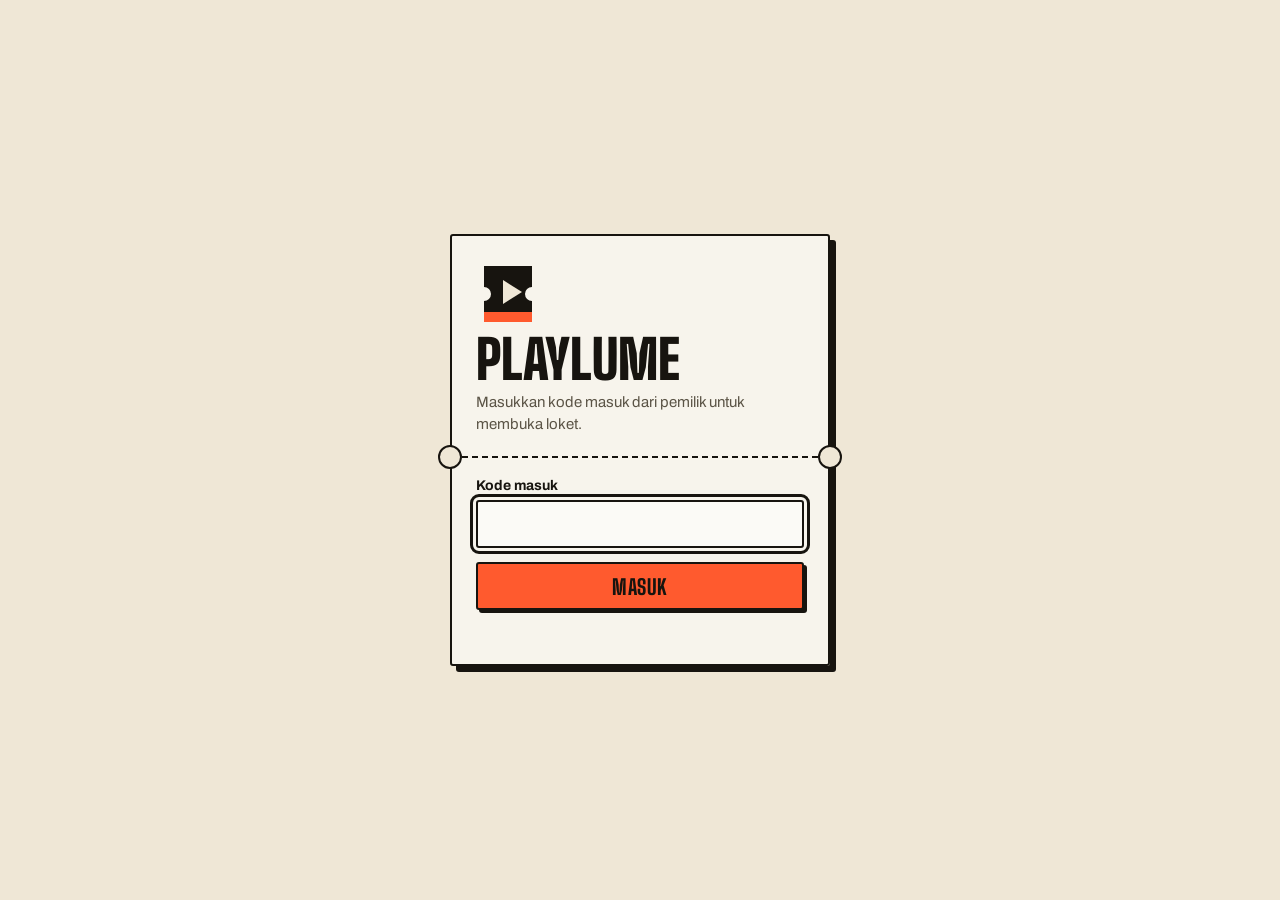
==== commit 7f905874: "Update" ====
--- a/Main/play.html
+++ b/Main/play.html
@@ -2,61 +2,57 @@
 <html lang="id">
 <head>
 <meta charset="UTF-8">
-<meta name="viewport" content="width=device-width, initial-scale=1.0">
-<title>Memuat game...</title>
+<meta name="viewport" content="width=device-width, initial-scale=1">
+<title>Memuat game | Playlume</title>
+<meta name="theme-color" content="#efe7d6">
 <link rel="icon" type="image/svg+xml" href="logo.svg">
-<meta name="theme-color" content="#070912">
 <link rel="preconnect" href="https://fonts.googleapis.com">
 <link rel="preconnect" href="https://fonts.gstatic.com" crossorigin>
-<link href="https://fonts.googleapis.com/css2?family=Plus+Jakarta+Sans:wght@500;600;700;800&display=swap" rel="stylesheet">
+<link href="https://fonts.googleapis.com/css2?family=Archivo:wght@400;500;600;700&family=Big+Shoulders+Display:wght@700;800;900&display=swap" rel="stylesheet">
 <link rel="stylesheet" href="style.css">
 </head>
 <body class="player-body">
 
-<div class="player-bar">
-  <a href="index.html" class="player-btn" id="backBtn">
-    <svg width="16" height="16" viewBox="0 0 24 24" fill="none" stroke="currentColor" stroke-width="2.5" stroke-linecap="round" stroke-linejoin="round"><path d="m15 18-6-6 6-6"/></svg>
+<header class="player-bar">
+  <a href="index.html" class="player-btn" id="backBtn" aria-label="Kembali ke daftar game">
+    <svg width="16" height="16" viewBox="0 0 24 24" fill="none" stroke="currentColor" stroke-width="3" stroke-linecap="square" aria-hidden="true"><path d="M15 5 8 12l7 7"/></svg>
     <span>Kembali</span>
   </a>
 
-  <div class="player-title" id="playerTitle">Memuat...</div>
+  <h1 class="player-title" id="playerTitle">Memuat...</h1>
 
-  <button class="player-btn" id="fullscreenBtn" title="Layar Penuh">
-    <svg id="fsIcon" width="16" height="16" viewBox="0 0 24 24" fill="none" stroke="currentColor" stroke-width="2.5" stroke-linecap="round" stroke-linejoin="round">
-      <path d="M8 3H5a2 2 0 0 0-2 2v3"/>
-      <path d="M21 8V5a2 2 0 0 0-2-2h-3"/>
-      <path d="M3 16v3a2 2 0 0 0 2 2h3"/>
-      <path d="M16 21h3a2 2 0 0 0 2-2v-3"/>
+  <button type="button" class="player-btn" id="fullscreenBtn" aria-label="Layar penuh">
+    <svg id="fsIcon" width="16" height="16" viewBox="0 0 24 24" fill="none" stroke="currentColor" stroke-width="3" stroke-linecap="square" aria-hidden="true">
+      <path d="M8 3H3v5"/>
+      <path d="M21 8V3h-5"/>
+      <path d="M3 16v5h5"/>
+      <path d="M16 21h5v-5"/>
     </svg>
-    <span>Layar Penuh</span>
+    <span>Layar penuh</span>
   </button>
 
-  <a id="openNewTab" class="player-btn" target="_blank" rel="noopener">
-    <svg width="16" height="16" viewBox="0 0 24 24" fill="none" stroke="currentColor" stroke-width="2.5" stroke-linecap="round" stroke-linejoin="round"><path d="M18 13v6a2 2 0 0 1-2 2H5a2 2 0 0 1-2-2V8a2 2 0 0 1 2-2h6"/><polyline points="15 3 21 3 21 9"/><line x1="10" y1="14" x2="21" y2="3"/></svg>
-    <span>Tab Baru</span>
+  <a id="openNewTab" class="player-btn" target="_blank" rel="noopener" aria-label="Buka game di tab baru">
+    <svg width="16" height="16" viewBox="0 0 24 24" fill="none" stroke="currentColor" stroke-width="3" stroke-linecap="square" aria-hidden="true"><path d="M10 5H4v15h15v-6"/><path d="M14 4h6v6"/><path d="M20 4 11 13"/></svg>
+    <span>Tab baru</span>
   </a>
-</div>
+</header>
 
-<div class="player-wrap" id="playerWrap">
-  <div id="loading" class="player-loading">
-    <div class="spinner"></div>
-    <p>Memuat game...</p>
-    <small>Jika tidak muncul dalam 6 detik, akan ada tombol alternatif.</small>
+<main class="player-wrap" id="playerWrap">
+  <div id="loading" class="player-loading" role="status">
+    <div class="spinner" aria-hidden="true"></div>
+    <p>Memuat game</p>
+    <small>Kalau belum muncul setelah 6 detik, tombol untuk membukanya di tab baru akan tampil.</small>
   </div>
 
-  <iframe id="gameFrame" class="game-frame hidden" allowfullscreen
+  <iframe id="gameFrame" class="game-frame hidden" title="Game" width="1280" height="720" allowfullscreen
     allow="autoplay; fullscreen; gamepad; microphone; camera; clipboard-write"></iframe>
 
   <div id="fallback" class="player-fallback hidden">
-    <div class="fallback-icon">🚫</div>
-    <h2>Game tidak bisa di-embed</h2>
-    <p>Situs ini melarang dijalankan di dalam website lain (proteksi <code>X-Frame-Options</code>).</p>
-    <a id="fallbackBtn" class="fallback-btn" target="_blank" rel="noopener">
-      Buka di Tab Baru
-      <svg width="16" height="16" viewBox="0 0 24 24" fill="none" stroke="currentColor" stroke-width="2.5" stroke-linecap="round" stroke-linejoin="round"><path d="M18 13v6a2 2 0 0 1-2 2H5a2 2 0 0 1-2-2V8a2 2 0 0 1 2-2h6"/><polyline points="15 3 21 3 21 9"/><line x1="10" y1="14" x2="21" y2="3"/></svg>
-    </a>
+    <h2>Game ini tidak bisa dibuka di sini</h2>
+    <p>Situs aslinya melarang dijalankan di dalam website lain (proteksi <code>X-Frame-Options</code>).</p>
+    <a id="fallbackBtn" class="fallback-btn" target="_blank" rel="noopener">Buka di tab baru</a>
   </div>
-</div>
+</main>
 
 <script src="script.js"></script>
 </body>
--- a/Main/style.css
+++ b/Main/style.css
@@ -1,1348 +1,751 @@
+/*
+  Playlume
+  Arah: karcis loket pasar malam, dicetak sablon di atas kertas.
+  Dial: ENERGY 3 / RHYTHM 2 / MOTION 1.
+
+  Huruf: Big Shoulders Display (condensed ala papan loket dan poster) untuk
+  judul, nama, dan tombol. Archivo untuk teks kecil karena terbaca di HP.
+  Bayangan keras hanya di tombol utama dan kartu yang disentuh: meniru cap
+  yang ditekan ke kertas. Tidak ada gradasi, blur, atau glow.
+
+  Palet: kertas + tinta (netral) dan satu aksen oranye-merah.
+  Aksen hanya dipakai di tombol utama, tab aktif, dan penanda favorit.
+  Semua permukaan datar, tepi tegas, bayangan keras tanpa blur.
+  Warna halaman bisa diganti dari Pengaturan; teks mengikuti lewat data-tone.
+*/
+
 :root {
-  --bg: #0a0b0d;
-  --surface: #14161a;
-  --surface-hi: #1a1d22;
-  --border: rgba(255,255,255,0.07);
-  --border-hi: rgba(255,255,255,0.14);
-  --accent: #6ee7ff;
-  --accent-glow: rgba(110,231,255,0.35);
-  --text: #f5f5f7;
-  --muted: #8b8f99;
-  --danger: #ff5c5c;
-  --radius: 14px;
-  --radius-sm: 10px;
-}
-
-* { box-sizing: border-box; margin: 0; padding: 0; }
-html { scroll-behavior: smooth; }
+  --page-rgb: 239, 231, 214;
+  --page: rgb(var(--page-rgb));
+  --ink: #17140f;
+  --ink-rgb: 23, 20, 15;
+  --muted: #5b5446;
+  --card: rgba(255, 255, 255, 0.55);
+  --accent: #ff5a2e;
+  --on-accent: #17140f;
+  --danger: #a81e08;
+  --ok: #1d6b3a;
+  --radius: 3px;
+  --display: "Big Shoulders Display", Impact, "Arial Narrow", sans-serif;
+  --body: "Archivo", system-ui, -apple-system, "Segoe UI", Roboto, sans-serif;
+}
+
+/* halaman gelap (dipilih dari Pengaturan): tinta dan kertas bertukar */
+body[data-tone="dark"] {
+  --ink: #f3ecdc;
+  --ink-rgb: 243, 236, 220;
+  --muted: #bdb5a2;
+  --card: rgba(255, 255, 255, 0.07);
+  --danger: #ff9a7e;
+  --ok: #7fe0a2;
+}
+
+/* logo bertinta gelap: di halaman gelap diberi alas kertas */
+body[data-tone="dark"] .brand-icon,
+body[data-tone="dark"] .gate-logo { padding: 3px; background: #efe7d6; border-radius: var(--radius); }
+
+*, *::before, *::after { box-sizing: border-box; margin: 0; padding: 0; }
+
+html { -webkit-text-size-adjust: 100%; }
 
 body {
-  font-family: -apple-system, BlinkMacSystemFont, "Segoe UI", Inter, Roboto, sans-serif;
-  background: var(--bg);
-  color: var(--text);
   min-height: 100vh;
-  -webkit-font-smoothing: antialiased;
-  overflow-x: hidden;
-}
+  font: 400 16px/1.45 var(--body);
+  color: var(--ink);
+  background: var(--page);
+}
+
+img { display: block; max-width: 100%; }
+button, input, select { font: inherit; color: inherit; }
+a { color: inherit; }
 
 .hidden { display: none !important; }
 
-/* ===== GATE ===== */
+.sr-only {
+  position: absolute;
+  width: 1px;
+  height: 1px;
+  overflow: hidden;
+  clip: rect(0 0 0 0);
+  white-space: nowrap;
+}
+
+/* semua kontrol yang bisa ditekan terlihat bisa ditekan */
+a[href], button, select, label[for], input[type="checkbox"], input[type="color"], input[type="file"] { cursor: pointer; }
+button:disabled { cursor: not-allowed; opacity: 0.55; }
+
+:focus-visible {
+  outline: 3px solid var(--ink);
+  outline-offset: 3px;
+}
+
+/* ---------- gambar latar dari galeri ---------- */
+body.has-bg-image::before,
+body.has-bg-image::after {
+  content: "";
+  position: fixed;
+  inset: 0;
+  z-index: -1;
+  pointer-events: none;
+}
+body.has-bg-image::before { background: var(--bg-image) center / cover no-repeat; }
+/* lapisan rata di atas gambar supaya teks tetap terbaca */
+body.has-bg-image::after { background: rgba(var(--page-rgb), 0.84); }
+
+/* ---------- tombol ---------- */
+.btn,
+#gateBtn, #authBtn, #banCheck, #saveProfile,
+.set-btn, .fallback-btn, .more-btn {
+  display: inline-flex;
+  align-items: center;
+  justify-content: center;
+  gap: 8px;
+  min-height: 48px;
+  padding: 0 22px;
+  font: 800 21px/1 var(--display);
+  letter-spacing: 0.02em;
+  text-transform: uppercase;
+  text-decoration: none;
+  text-align: center;
+  color: var(--on-accent);
+  background: var(--accent);
+  border: 2px solid var(--ink);
+  border-radius: var(--radius);
+  box-shadow: 3px 3px 0 var(--ink);
+  transition: transform 80ms, box-shadow 80ms;
+}
+.btn:hover, #gateBtn:hover, #authBtn:hover, #banCheck:hover, #saveProfile:hover,
+.set-btn:hover, .fallback-btn:hover, .more-btn:hover {
+  transform: translate(-1px, -1px);
+  box-shadow: 4px 4px 0 var(--ink);
+}
+.btn:active, #gateBtn:active, #authBtn:active, #banCheck:active, #saveProfile:active,
+.set-btn:active, .fallback-btn:active, .more-btn:active {
+  transform: translate(3px, 3px);
+  box-shadow: 0 0 0 var(--ink);
+}
+#gateBtn, #authBtn, #banCheck { width: 100%; margin-top: 14px; }
+
+/* tombol sekunder: hanya garis tinta */
+.more-btn, .set-btn.small, .text-btn, .set-btn.file-btn {
+  color: var(--ink);
+  background: transparent;
+  box-shadow: none;
+}
+.more-btn:hover, .set-btn.small:hover, .text-btn:hover, .set-btn.file-btn:hover {
+  color: var(--page);
+  background: var(--ink);
+  box-shadow: none;
+  transform: none;
+}
+.more-btn { display: flex; width: 100%; max-width: 420px; margin: 24px auto 0; }
+.set-btn.small { min-height: 44px; padding: 0 16px; font-size: 18px; }
+.set-btn.danger { color: var(--page); background: var(--danger); }
+.text-btn {
+  min-height: 44px;
+  padding: 0 14px;
+  font: 700 17px/1 var(--display);
+  letter-spacing: 0.02em;
+  text-transform: uppercase;
+  border: 2px solid var(--ink);
+  border-radius: var(--radius);
+}
+
+/* ---------- formulir ---------- */
+label {
+  display: block;
+  margin: 16px 0 6px;
+  font: 700 14px/1.2 var(--body);
+}
+input[type="text"], input[type="password"], .auth-in, .set-in {
+  display: block;
+  width: 100%;
+  min-height: 48px;
+  padding: 0 14px;
+  font-size: 17px;
+  background: var(--card);
+  border: 2px solid var(--ink);
+  border-radius: var(--radius);
+}
+input::placeholder { color: var(--muted); opacity: 1; }
+.err, .ban-msg, .chat-err, .set-msg { min-height: 20px; margin-top: 10px; font-size: 14px; font-weight: 700; color: var(--danger); }
+.set-msg.ok { color: var(--ok); }
+
+/* ---------- layar penuh: kode masuk, login, diblokir ---------- */
 .screen {
   position: fixed;
   inset: 0;
+  z-index: 100;
   display: grid;
   place-items: center;
-  padding: 20px;
-  z-index: 100;
-  background:
-    radial-gradient(ellipse 60% 50% at 50% 0%, rgba(110,231,255,0.10), transparent 60%),
-    radial-gradient(ellipse 80% 60% at 50% 100%, rgba(110,231,255,0.05), transparent 60%),
-    var(--bg);
-  animation: fadeIn 0.4s ease;
-}
-
-@keyframes fadeIn { from { opacity: 0; } to { opacity: 1; } }
-
+  padding: 18px;
+  overflow-y: auto;
+  background: var(--page);
+}
+
+/* karcis: kotak bertepi tegas dengan garis sobekan dan dua takik */
 .gate-card {
+  position: relative;
   width: 100%;
-  max-width: 360px;
-  background: rgba(20,22,26,0.85);
-  backdrop-filter: blur(20px);
-  -webkit-backdrop-filter: blur(20px);
-  border: 1px solid var(--border-hi);
-  border-radius: 22px;
-  padding: 32px 28px;
-  box-shadow: 0 30px 80px rgba(0,0,0,0.6), inset 0 1px 0 rgba(255,255,255,0.06);
-}
-
-.gate-logo {
-  display: grid;
-  place-items: center;
-  width: 58px;
-  height: 58px;
-  margin: 0 auto 22px;
-  background: var(--accent);
-  color: #101216;
-  border-radius: 18px;
-  font-size: 28px;
-  box-shadow: 0 0 40px var(--accent-glow);
-  animation: logoPulse 3s ease-in-out infinite;
-}
-
-@keyframes logoPulse {
-  0%, 100% { box-shadow: 0 0 40px var(--accent-glow); }
-  50%      { box-shadow: 0 0 70px var(--accent-glow); }
-}
-
-#gatePw {
-  width: 100%;
-  padding: 14px 16px;
-  font-size: 15px;
-  background: var(--bg);
-  border: 1px solid var(--border-hi);
-  border-radius: 12px;
-  color: var(--text);
-  outline: none;
-  font-family: inherit;
-  margin-bottom: 10px;
-  text-align: center;
-  letter-spacing: 0.15em;
-  transition: border-color 0.15s, box-shadow 0.15s;
-}
-
-#gatePw::placeholder { color: var(--muted); }
-#gatePw:focus { border-color: var(--accent); box-shadow: 0 0 0 4px rgba(110,231,255,0.12); }
-
-#gateBtn {
-  width: 100%;
-  padding: 15px;
-  font-size: 14px;
-  font-weight: 800;
-  letter-spacing: 0.2em;
-  text-transform: uppercase;
-  background: var(--accent);
-  color: #101216;
-  border: none;
-  border-radius: 12px;
-  cursor: pointer;
-  font-family: inherit;
-  box-shadow: 0 0 30px rgba(110,231,255,0.25);
-  transition: transform 0.1s, background 0.15s;
-}
-
-#gateBtn:hover { background: #4fd6f0; }
-#gateBtn:active { transform: scale(0.98); }
-
-.err {
+  max-width: 380px;
+  padding: 26px 24px 24px;
+  background: var(--card);
+  border: 2px solid var(--ink);
+  border-radius: var(--radius);
+  box-shadow: 6px 6px 0 var(--ink);
+}
+.gate-card label:first-of-type { margin-top: 0; }
+.gate-logo { width: 64px; height: 64px; margin-bottom: 10px; }
+.wordmark {
+  font: 900 54px/0.9 var(--display);
+  letter-spacing: 0;
+  text-transform: uppercase;
+}
+.gate-sub { margin-top: 8px; font-size: 15px; color: var(--muted); }
+
+.tear {
+  position: relative;
+  height: 0;
+  margin: 20px -24px;
+  overflow: visible;
+  border: 0;
+  border-top: 2px dashed var(--ink);
+}
+.tear::before, .tear::after {
+  content: "";
+  position: absolute;
+  top: -13px;
+  width: 24px;
+  height: 24px;
+  background: var(--page);
+  border: 2px solid var(--ink);
+  border-radius: 50%;
+}
+.tear::before { left: -14px; }
+.tear::after { right: -14px; }
+
+.auth-tabs { display: flex; margin: 0 0 18px; border: 2px solid var(--ink); border-radius: var(--radius); }
+.auth-tabs button {
+  flex: 1;
+  min-height: 46px;
+  font: 800 20px/1 var(--display);
+  letter-spacing: 0.02em;
+  text-transform: uppercase;
+  color: var(--ink);
+  background: transparent;
+  border: 0;
+}
+.auth-tabs button + button { border-left: 2px solid var(--ink); }
+.auth-tabs button.active { color: var(--page); background: var(--ink); }
+.auth-in { margin-bottom: 4px; }
+
+/* ban: cap besar miring di atas karcis */
+.ban-stamp {
+  display: inline-block;
+  padding: 2px 14px 0;
+  font: 900 46px/1.05 var(--display);
+  text-transform: uppercase;
   color: var(--danger);
-  font-size: 13px;
-  margin-top: 14px;
-  min-height: 18px;
-  font-weight: 600;
-  text-align: center;
-}
-
-@keyframes shake {
-  10%, 90% { transform: translateX(-2px); }
-  20%, 80% { transform: translateX(4px); }
-  30%, 50%, 70% { transform: translateX(-6px); }
-  40%, 60% { transform: translateX(6px); }
-}
-.shake { animation: shake 0.4s; }
-
-/* ===== VERIFIKASI OVERLAY ===== */
+  border: 4px solid var(--danger);
+  border-radius: var(--radius);
+  transform: rotate(-3deg);
+}
+.ban-title { margin-top: 18px; font: 800 28px/1.05 var(--display); text-transform: uppercase; }
+.ban-sub { margin-top: 8px; font-size: 15px; color: var(--muted); }
+.ban-info div { padding: 8px 0; border-bottom: 2px dashed var(--ink); }
+.ban-info div:last-child { border-bottom: 0; }
+.ban-info dt { font-size: 13px; font-weight: 700; color: var(--muted); }
+.ban-info dd { font: 800 24px/1.1 var(--display); text-transform: uppercase; word-break: break-word; }
+
+/* sorotan wajah monyet saat kode salah */
 .verif-overlay {
   position: fixed;
   inset: 0;
   z-index: 999;
   display: grid;
   place-items: center;
-  background: rgba(0, 0, 0, 0.75);
-  backdrop-filter: blur(8px);
-  -webkit-backdrop-filter: blur(8px);
-  animation: fadeIn 0.3s ease;
-}
-
-.verif-img {
-  max-width: 80vw;
-  max-height: 80vh;
-  border-radius: 12px;
-  box-shadow: 0 0 40px rgba(110, 231, 255, 0.4), 0 0 80px rgba(110, 231, 255, 0.2);
-  animation: popIn 0.3s cubic-bezier(0.34, 1.56, 0.64, 1);
-}
-
-@keyframes popIn {
-  from { transform: scale(0.5); opacity: 0; }
-  to   { transform: scale(1); opacity: 1; }
-}
-
-/* ===== APP ===== */
-#app {
-  min-height: 100vh;
-  display: flex;
-  flex-direction: column;
-  animation: fadeIn 0.3s ease;
-}
-
+  background: rgba(0, 0, 0, 0.78);
+}
+.verif-img { max-width: 80vw; max-height: 80vh; border: 4px solid #f3ecdc; border-radius: var(--radius); }
+
+.shake { animation: shake 0.35s; }
+@keyframes shake {
+  20%, 60% { transform: translateX(-8px); }
+  40%, 80% { transform: translateX(8px); }
+}
+
+/* ---------- aplikasi: kepala halaman ---------- */
 .topbar {
   position: sticky;
   top: 0;
   z-index: 50;
   display: flex;
+  flex-wrap: wrap;
   align-items: center;
-  gap: 16px;
-  padding: 14px 24px;
-  background: rgba(10,11,13,0.75);
-  backdrop-filter: blur(16px);
-  -webkit-backdrop-filter: blur(16px);
-  border-bottom: 1px solid var(--border);
-}
-
-.brand { display: flex; align-items: center; gap: 10px; }
-
-.brand-icon {
+  gap: 10px 12px;
+  padding: 10px 14px;
+  background: var(--page);
+  border-bottom: 3px solid var(--ink);
+}
+.brand { display: flex; align-items: center; gap: 10px; margin-right: auto; }
+.brand-icon { width: 38px; height: 38px; }
+.brand-name { font: 900 34px/1 var(--display); text-transform: uppercase; }
+
+.search-wrap {
+  display: flex;
+  order: 3;
+  flex-basis: 100%;
+  border: 2px solid var(--ink);
+  border-radius: var(--radius);
+  background: var(--card);
+}
+.search-wrap label {
   display: grid;
   place-items: center;
-  width: 36px;
-  height: 36px;
-  background: var(--accent);
-  color: #101216;
-  border-radius: 10px;
-  font-size: 18px;
-  box-shadow: 0 0 24px var(--accent-glow);
-}
-
-.brand-name { font-weight: 800; font-size: 16px; }
-
-.search-wrap {
-  flex: 1;
-  position: relative;
-  max-width: 560px;
-  margin: 0 auto;
-}
-
-.search-icon {
-  position: absolute;
-  left: 14px;
-  top: 50%;
-  transform: translateY(-50%);
-  color: var(--muted);
-  pointer-events: none;
-  z-index: 2;
-}
-
-#search {
-  width: 100%;
-  padding: 11px 14px 11px 42px;
-  font-size: 14px;
-  background: var(--surface);
-  border: 1px solid var(--border);
-  border-radius: var(--radius-sm);
-  color: var(--text);
-  outline: none;
-  font-family: inherit;
-  caret-color: var(--accent);
-  transition: border-color 0.15s, background 0.15s;
-}
-
-#search::placeholder { color: var(--muted); opacity: 1; }
-#search:focus { border-color: var(--accent); background: var(--surface-hi); box-shadow: 0 0 0 4px rgba(110,231,255,0.10); }
-
-main {
-  flex: 1;
-  padding: 24px;
-  max-width: 1500px;
-  width: 100%;
-  margin: 0 auto;
-}
-
-.meta {
-  margin-bottom: 16px;
-  color: var(--muted);
-  font-size: 13px;
-  font-weight: 500;
-}
-
-.history-section { margin-bottom: 32px; }
+  margin: 0;
+  padding: 0 14px;
+  font: 800 19px/1 var(--display);
+  letter-spacing: 0.04em;
+  text-transform: uppercase;
+  color: var(--page);
+  background: var(--ink);
+}
+.search-wrap input { flex: 1; min-width: 0; border: 0; background: transparent; }
+.search-wrap:focus-within { outline: 3px solid var(--ink); outline-offset: 3px; }
+.search-wrap input:focus-visible { outline: none; }
+
+.user-chip {
+  display: flex;
+  align-items: center;
+  gap: 8px;
+  min-height: 44px;
+  padding: 0 12px 0 4px;
+  font: 700 15px/1 var(--body);
+  background: transparent;
+  border: 2px solid var(--ink);
+  border-radius: var(--radius);
+}
+.user-chip:hover { color: var(--page); background: var(--ink); }
+
+.ava {
+  display: inline-grid;
+  place-items: center;
+  flex: none;
+  width: 38px;
+  height: 38px;
+  font-size: 20px;
+  line-height: 1;
+  color: #17140f;
+  border: 2px solid var(--ink);
+  border-radius: var(--radius);
+}
+.ava.sm { width: 32px; height: 32px; font-size: 17px; }
+.ava.big { width: 72px; height: 72px; font-size: 38px; }
+
+/* ---------- konten ---------- */
+#app main { max-width: 1100px; margin: 0 auto; padding: 18px 14px 96px; }
 
 .section-head {
   display: flex;
+  align-items: flex-end;
   justify-content: space-between;
-  align-items: center;
-  margin-bottom: 14px;
-}
-
-.section-head h2 { font-size: 16px; font-weight: 800; }
-
-.text-btn {
-  background: none;
-  border: none;
-  color: var(--muted);
-  font-size: 12px;
-  font-weight: 600;
-  cursor: pointer;
-  padding: 6px 10px;
-  border-radius: 8px;
-  font-family: inherit;
-  transition: color 0.15s, background 0.15s;
-}
-
-.text-btn:hover { color: var(--danger); background: rgba(255,92,92,0.1); }
-
-.history-row {
-  display: flex;
   gap: 12px;
+  margin-bottom: 18px;
+  padding-bottom: 10px;
+  border-bottom: 2px dashed var(--ink);
+}
+.section-head h2 { font: 900 44px/0.9 var(--display); text-transform: uppercase; }
+
+.meta { margin-bottom: 12px; }
+#count { font: 800 26px/1 var(--display); text-transform: uppercase; }
+
+/* kategori: satu baris yang digeser ke samping */
+.chips {
+  display: flex;
+  gap: 8px;
+  margin-bottom: 18px;
+  padding-bottom: 10px;
   overflow-x: auto;
-  padding-bottom: 4px;
-}
-
-.history-row::-webkit-scrollbar { height: 6px; }
-.history-row::-webkit-scrollbar-thumb { background: #2a2d33; border-radius: 3px; }
-
-.history-card {
-  flex-shrink: 0;
-  width: 140px;
-  display: flex;
-  flex-direction: column;
-  gap: 8px;
-  text-decoration: none;
-  color: var(--text);
-  transition: transform 0.15s;
-}
-
-.history-card:hover { transform: translateY(-2px); }
-
-.history-thumb {
-  width: 100%;
-  aspect-ratio: 16 / 10;
-  background: linear-gradient(135deg, #1c1f24, #0f1114);
-  border-radius: 10px;
-  overflow: hidden;
-  border: 1px solid var(--border);
-}
-
-.history-thumb img { width: 100%; height: 100%; object-fit: cover; display: block; }
-
-.history-card span {
-  font-size: 12px;
-  font-weight: 600;
-  line-height: 1.3;
-  display: -webkit-box;
-  -webkit-line-clamp: 2;
-  -webkit-box-orient: vertical;
-  overflow: hidden;
-}
-
-.chips {
-  display: flex;
-  flex-wrap: wrap;
-  gap: 7px;
-  margin-bottom: 24px;
-  padding: 14px;
-  background: linear-gradient(180deg, rgba(20,22,26,0.7), rgba(20,22,26,0.4));
-  border: 1px solid var(--border);
-  border-radius: 16px;
-}
-
+}
 .chip {
-  --chip-color: var(--muted);
-  position: relative;
-  padding: 7px 13px;
-  border-radius: 10px;
-  border: 1px solid transparent;
-  background: rgba(255,255,255,0.03);
-  color: var(--muted);
-  font-size: 12.5px;
-  font-weight: 600;
-  cursor: pointer;
-  white-space: nowrap;
-  display: inline-flex;
-  align-items: center;
-  gap: 7px;
-  font-family: inherit;
-  transition: all 0.18s cubic-bezier(0.4, 0, 0.2, 1);
-}
-
-.chip::before {
-  content: '';
-  width: 6px;
-  height: 6px;
-  border-radius: 50%;
-  background: var(--chip-color);
-  flex-shrink: 0;
-}
-
-.chip:hover {
-  background: rgba(255,255,255,0.06);
-  border-color: var(--chip-color);
-  color: var(--text);
-  transform: translateY(-1px);
-}
-
-.chip.active {
-  background: var(--chip-color);
-  color: #101216;
-  border-color: var(--chip-color);
-  box-shadow: 0 4px 16px -4px var(--chip-color);
-  transform: translateY(-1px);
-}
-
-.chip.active::before { background: #101216; }
-
-.chip .cnt {
-  font-size: 10.5px;
-  font-weight: 800;
-  padding: 1px 6px;
-  border-radius: 6px;
-  background: rgba(255,255,255,0.06);
-  color: inherit;
-  opacity: 0.75;
-  min-width: 22px;
-  text-align: center;
-}
-
-.chip.active .cnt { background: rgba(0,0,0,0.22); opacity: 0.95; }
-
-.chip[data-cat="All"]      { --chip-color: #6ee7ff; }
-.chip[data-cat="Shooter"]  { --chip-color: #ff5252; }
-.chip[data-cat="Action"]   { --chip-color: #ff8c32; }
-.chip[data-cat="Retro"]    { --chip-color: #a050ff; }
-.chip[data-cat="Sandbox"]  { --chip-color: #3cc878; }
-.chip[data-cat="RPG"]      { --chip-color: #508cff; }
-.chip[data-cat="Strategy"] { --chip-color: #00b4b4; }
-.chip[data-cat="Puzzle"]   { --chip-color: #f0c828; }
-.chip[data-cat="Casual"]   { --chip-color: #ff78be; }
-.chip[data-cat="Horror"]   { --chip-color: #e63946; }
-.chip[data-cat="Racing"]   { --chip-color: #00bedc; }
-.chip[data-cat="Sports"]   { --chip-color: #aadc28; }
-.chip[data-cat="Adventure"]{ --chip-color: #b45adc; }
-.chip[data-cat="PC"]       { --chip-color: #4ecdc4; }
-.chip[data-cat="Neo Geo"]  { --chip-color: #ff6b6b; }
-.chip[data-cat="Capcom"]   { --chip-color: #ffe66d; }
-.chip[data-cat="Arcade"]   { --chip-color: #a06cd5; }
-
+  flex: none;
+  min-height: 44px;
+  padding: 0 14px;
+  font: 800 19px/1 var(--display);
+  letter-spacing: 0.02em;
+  text-transform: uppercase;
+  color: var(--ink);
+  background: transparent;
+  border: 2px solid var(--ink);
+  border-radius: var(--radius);
+}
+.chip:hover { background: rgba(var(--ink-rgb), 0.12); }
+.chip.active { color: var(--page); background: var(--ink); }
+.chip .cnt { margin-left: 6px; font: 600 13px/1 var(--body); }
+
+/* ---------- daftar game ---------- */
 .grid {
   display: grid;
-  grid-template-columns: repeat(auto-fill, minmax(230px, 1fr));
-  gap: 16px;
+  grid-template-columns: repeat(2, 1fr);
+  grid-auto-flow: dense;
+  gap: 14px;
+  counter-reset: stub;
 }
 
 .card {
   position: relative;
   display: flex;
   flex-direction: column;
-  background: var(--surface);
-  border: 1px solid var(--border);
-  border-radius: var(--radius);
-  overflow: hidden;
-  color: inherit;
-  transition: transform 0.2s, border-color 0.2s, box-shadow 0.2s;
-}
-
-.card:hover {
-  transform: translateY(-4px);
-  border-color: var(--border-hi);
-  box-shadow: 0 12px 30px rgba(0,0,0,0.5), 0 0 0 1px rgba(110,231,255,0.3);
-}
-
-.card-link {
-  display: flex;
-  flex-direction: column;
-  text-decoration: none;
-  color: inherit;
-  width: 100%;
-  height: 100%;
-}
-
+  background: var(--card);
+  border: 2px solid var(--ink);
+  border-radius: var(--radius);
+  counter-increment: stub;
+  transition: transform 80ms, box-shadow 80ms;
+}
+.card:hover { transform: translate(-2px, -2px); box-shadow: 4px 4px 0 var(--ink); }
+
+/* tiap kartu kesembilan melebar: memecah deretan agar tidak monoton */
+.grid > .card:nth-child(9n + 1) { grid-column: 1 / -1; }
+.grid > .card:nth-child(9n + 1) .card-thumb { aspect-ratio: 16 / 7; }
+.grid > .card:nth-child(9n + 1) .card-title { font-size: 19px; }
+
+.card-link { display: flex; flex: 1; flex-direction: column; text-decoration: none; }
 .card-thumb {
   position: relative;
-  aspect-ratio: 16 / 10;
-  background: linear-gradient(135deg, #1c1f24, #0f1114);
+  aspect-ratio: 4 / 3;
   overflow: hidden;
-}
-
-.card-thumb img {
-  width: 100%;
-  height: 100%;
-  object-fit: cover;
-  display: block;
-  transition: transform 0.4s, opacity 0.3s;
-  opacity: 0;
-}
-
-.card-thumb img.loaded { opacity: 1; }
-.card:hover .card-thumb img { transform: scale(1.06); }
-
+  background: rgba(var(--ink-rgb), 0.08);
+  border-bottom: 2px solid var(--ink);
+}
 .card-thumb .initial {
   position: absolute;
   inset: 0;
   display: grid;
   place-items: center;
-  font-size: 40px;
-  font-weight: 800;
-  color: rgba(110,231,255,0.25);
-}
+  font: 900 84px/1 var(--display);
+  color: rgba(var(--ink-rgb), 0.25);
+}
+.card-thumb img {
+  position: absolute;
+  inset: 0;
+  width: 100%;
+  height: 100%;
+  object-fit: cover;
+  opacity: 0;
+}
+.card-thumb img.loaded { opacity: 1; }
+.card-thumb img.icon-fav { object-fit: contain; padding: 22%; }
 
 .card-cat {
   position: absolute;
-  top: 8px;
-  left: 8px;
-  z-index: 2;
-  padding: 3px 7px;
-  font-size: 8.5px;
-  font-weight: 900;
-  text-transform: uppercase;
-  letter-spacing: 0.08em;
-  border-radius: 5px;
-  color: #fff;
-  background: rgba(0,0,0,0.7);
-  border: 1px solid rgba(255,255,255,0.15);
-  line-height: 1;
-  pointer-events: none;
-}
-
-.card-cat[data-cat="Shooter"]   { background: rgba(255,82,82,0.9); }
-.card-cat[data-cat="Action"]    { background: rgba(255,140,50,0.9); }
-.card-cat[data-cat="Retro"]     { background: rgba(160,80,255,0.9); }
-.card-cat[data-cat="Sandbox"]   { background: rgba(60,200,120,0.9); }
-.card-cat[data-cat="RPG"]       { background: rgba(80,140,255,0.9); }
-.card-cat[data-cat="Strategy"]  { background: rgba(0,180,180,0.9); }
-.card-cat[data-cat="Puzzle"]    { background: rgba(240,200,40,0.95); color: #1a1400; }
-.card-cat[data-cat="Casual"]    { background: rgba(255,120,190,0.9); }
-.card-cat[data-cat="Horror"]    { background: rgba(140,20,20,0.95); }
-.card-cat[data-cat="Racing"]    { background: rgba(0,190,220,0.9); }
-.card-cat[data-cat="Sports"]    { background: rgba(170,220,40,0.95); color: #131517; }
-.card-cat[data-cat="Adventure"] { background: rgba(180,90,220,0.9); }
-.card-cat[data-cat="PC"]        { background: rgba(78,205,196,0.9); }
-.card-cat[data-cat="Neo Geo"]   { background: rgba(255,107,107,0.9); }
-.card-cat[data-cat="Capcom"]    { background: rgba(255,230,109,0.95); color: #1a1400; }
-.card-cat[data-cat="Arcade"]    { background: rgba(160,108,213,0.9); }
-
-.card-open-tab {
-  position: absolute;
-  top: 8px;
-  right: 8px;
-  z-index: 3;
-  width: 32px;
-  height: 32px;
-  display: grid;
-  place-items: center;
-  background: rgba(0,0,0,0.7);
-  backdrop-filter: blur(8px);
-  -webkit-backdrop-filter: blur(8px);
-  border: 1px solid rgba(255,255,255,0.2);
-  border-radius: 8px;
-  color: #fff;
-  cursor: pointer;
-  opacity: 0;
-  transition: all 0.15s;
-  padding: 0;
-  font-family: inherit;
-}
-
-.card:hover .card-open-tab { opacity: 1; }
-
-.card-open-tab:hover {
-  background: var(--accent);
-  color: #101216;
-  border-color: var(--accent);
-  transform: scale(1.08);
-}
-
-.card-body { padding: 12px 14px 14px; }
-
+  left: 0;
+  bottom: 0;
+  z-index: 1;
+  padding: 3px 9px;
+  font: 700 12px/1.3 var(--body);
+  text-transform: uppercase;
+  letter-spacing: 0.04em;
+  color: var(--page);
+  background: var(--ink);
+}
+
+.card-body { flex: 1; padding: 10px 10px 12px; }
 .card-title {
-  font-size: 14px;
-  font-weight: 600;
-  line-height: 1.35;
-  color: var(--text);
   display: -webkit-box;
   -webkit-line-clamp: 2;
   -webkit-box-orient: vertical;
   overflow: hidden;
-  min-height: 2.7em;
-}
-
-.empty { text-align: center; padding: 80px 20px; color: var(--muted); }
-.empty-icon { font-size: 48px; margin-bottom: 16px; opacity: 0.5; }
-
-footer {
-  padding: 24px;
-  text-align: center;
-  color: var(--muted);
-  font-size: 12px;
-  border-top: 1px solid var(--border);
-  margin-top: 40px;
-}
-
-/* ===== PLAYER ===== */
-.player-body {
-  height: 100vh;
-  overflow: hidden;
+  font: 700 15px/1.25 var(--body);
+}
+
+/* ujung karcis: nomor urut di kiri, tombol di kanan */
+.card-tools {
+  display: flex;
+  align-items: center;
+  justify-content: flex-end;
+  border-top: 2px dashed var(--ink);
+}
+.card-tools::before {
+  content: "No. " counter(stub, decimal-leading-zero);
+  margin-right: auto;
+  padding-left: 10px;
+  font: 800 17px/1 var(--display);
+  letter-spacing: 0.04em;
+}
+.card-tools button {
+  display: grid;
+  place-items: center;
+  width: 44px;
+  height: 44px;
+  background: transparent;
+  border: 0;
+  border-left: 2px solid var(--ink);
+}
+.card-tools button:hover { color: var(--page); background: var(--ink); }
+.card-fav svg { fill: none; }
+.card-fav.on, .card-fav.on:hover { color: var(--on-accent); background: var(--accent); }
+.card-fav.on svg { fill: currentColor; }
+
+.empty { padding: 44px 16px; text-align: center; border: 2px dashed var(--ink); }
+.empty-title { font: 800 30px/1 var(--display); text-transform: uppercase; }
+.empty p:last-child { margin-top: 8px; color: var(--muted); }
+
+/* ---------- chat ---------- */
+.chat-note { max-width: 150px; font-size: 13px; font-weight: 600; text-align: right; color: var(--muted); }
+.chat-wrap { background: var(--card); border: 2px solid var(--ink); border-radius: var(--radius); }
+.chat-box {
   display: flex;
   flex-direction: column;
-}
-
+  gap: 10px;
+  height: calc(100dvh - 360px);
+  min-height: 240px;
+  padding: 12px;
+  overflow-y: auto;
+  border-bottom: 2px dashed var(--ink);
+}
+.chat-empty { margin: auto; font: 800 24px/1 var(--display); text-transform: uppercase; color: var(--muted); text-align: center; }
+.msg { display: flex; align-items: flex-end; gap: 8px; max-width: 90%; }
+.msg.mine { flex-direction: row-reverse; align-self: flex-end; }
+.bubble { min-width: 0; padding: 6px 10px 8px; background: var(--page); border: 2px solid var(--ink); border-radius: var(--radius); }
+.msg.mine .bubble { color: var(--page); background: var(--ink); }
+.msg-head { display: flex; align-items: baseline; gap: 8px; }
+.msg-head b { font: 800 17px/1.2 var(--display); text-transform: uppercase; }
+.msg-head small { font-size: 12px; }
+.msg-text { font-size: 15px; word-break: break-word; white-space: pre-wrap; }
+.chat-form { padding: 0 12px 12px; }
+.chat-err { margin-top: 6px; min-height: 18px; }
+.chat-input { display: flex; gap: 8px; }
+.chat-input input { flex: 1; min-width: 0; }
+.chat-input button { min-height: 48px; }
+
+/* ---------- pengaturan ---------- */
+.set-card { margin-bottom: 18px; padding: 16px; background: var(--card); border: 2px solid var(--ink); border-radius: var(--radius); }
+.set-card h3 {
+  margin-bottom: 14px;
+  padding-bottom: 8px;
+  font: 900 30px/1 var(--display);
+  text-transform: uppercase;
+  border-bottom: 2px dashed var(--ink);
+}
+.set-card label small, .field-label small { font-weight: 500; color: var(--muted); }
+.field-label { margin: 16px 0 6px; font: 700 14px/1.2 var(--body); }
+.swatch-field { display: flex; flex-direction: column; }
+.swatch-field label { margin: 0 0 4px; }
+.file-btn:focus-within { outline: 3px solid var(--ink); outline-offset: 3px; }
+.prof-preview { display: flex; align-items: center; gap: 14px; }
+.prof-preview div { display: flex; flex-direction: column; min-width: 0; }
+.prof-preview b { font: 800 26px/1 var(--display); text-transform: uppercase; }
+.prof-preview small { margin-top: 3px; font-size: 14px; color: var(--muted); word-break: break-word; }
+
+.ava-picker, .col-picker, .bg-presets, .bg-colors { display: flex; flex-wrap: wrap; align-items: center; gap: 8px; }
+.ava-picker button, .col-picker button {
+  width: 44px;
+  height: 44px;
+  font-size: 22px;
+  background: transparent;
+  border: 2px solid var(--ink);
+  border-radius: var(--radius);
+}
+.ava-picker button.active { background: var(--accent); }
+.col-picker button.active { outline: 3px solid var(--ink); outline-offset: 2px; }
+
+.bg-chip {
+  display: flex;
+  align-items: flex-end;
+  width: 92px;
+  height: 58px;
+  padding: 5px 7px;
+  font: 800 17px/1 var(--display);
+  text-transform: uppercase;
+  border: 2px solid var(--ink);
+  border-radius: var(--radius);
+}
+.bg-chip.active { outline: 3px solid var(--ink); outline-offset: 2px; }
+.bg-colors input[type="color"] {
+  width: 56px;
+  height: 44px;
+  padding: 2px;
+  background: transparent;
+  border: 2px solid var(--ink);
+  border-radius: var(--radius);
+}
+.bg-colors .set-btn { margin: 0; }
+.set-card .set-btn:not(.small) { margin-top: 14px; }
+
+.switch-row { display: flex; align-items: center; justify-content: space-between; gap: 14px; margin: 0; }
+.switch-row > span { display: flex; flex-direction: column; gap: 4px; min-width: 0; }
+.switch-row b { font: 800 22px/1 var(--display); text-transform: uppercase; }
+.switch-row small { font-size: 14px; line-height: 1.4; color: var(--muted); }
+.switch {
+  appearance: none;
+  -webkit-appearance: none;
+  position: relative;
+  flex: none;
+  width: 76px;
+  height: 44px;
+  background: transparent;
+  border: 2px solid var(--ink);
+  border-radius: var(--radius);
+}
+.switch::after {
+  content: "";
+  position: absolute;
+  top: 4px;
+  left: 4px;
+  width: 32px;
+  height: 32px;
+  background: var(--ink);
+  border-radius: 1px;
+  transition: transform 80ms;
+}
+.switch:checked { background: var(--accent); }
+.switch:checked::after { transform: translateX(32px); background: var(--on-accent); }
+
+/* ---------- navigasi bawah: potongan karcis ---------- */
+.bottom-nav {
+  position: fixed;
+  left: 0;
+  right: 0;
+  bottom: 0;
+  z-index: 60;
+  display: flex;
+  padding-bottom: env(safe-area-inset-bottom, 0px);
+  background: var(--page);
+  border-top: 3px solid var(--ink);
+}
+.bn-item {
+  flex: 1;
+  min-width: 0;
+  min-height: 58px;
+  padding: 0 2px;
+  font: 800 clamp(13px, 4.2vw, 19px)/1 var(--display);
+  letter-spacing: 0;
+  text-transform: uppercase;
+  color: var(--ink);
+  background: transparent;
+  border: 0;
+}
+.bn-item + .bn-item { border-left: 2px dashed var(--ink); }
+.bn-item:hover { background: rgba(var(--ink-rgb), 0.12); }
+.bn-item.active { color: var(--on-accent); background: var(--accent); }
+
+/* keadaan ditekan untuk kontrol sekunder: terisi aksen */
+.chip:active, .bn-item:active, .card-tools button:active, .player-btn:active, .user-chip:active,
+.auth-tabs button:active, .ava-picker button:active, .col-picker button:active, .bg-chip:active, .text-btn:active {
+  color: var(--on-accent);
+  background: var(--accent);
+}
+
+footer { padding: 8px 14px 100px; font-size: 13px; text-align: center; color: var(--muted); }
+
+/* ---------- halaman player ---------- */
+.player-body { display: flex; flex-direction: column; height: 100dvh; overflow: hidden; }
 .player-bar {
-  display: flex;
+  z-index: 10;
+  display: flex;
+  flex: none;
   align-items: center;
-  gap: 12px;
-  padding: 10px 16px;
-  background: rgba(10,11,13,0.9);
-  border-bottom: 1px solid var(--border);
-  flex-shrink: 0;
-  z-index: 10;
-}
-
+  gap: 8px;
+  padding: 8px 10px;
+  background: var(--page);
+  border-bottom: 3px solid var(--ink);
+}
 .player-btn {
   display: inline-flex;
   align-items: center;
   gap: 6px;
-  padding: 8px 14px;
-  font-size: 13px;
-  font-weight: 700;
-  background: var(--surface);
-  color: var(--text);
-  border: 1px solid var(--border);
-  border-radius: 10px;
+  min-height: 44px;
+  min-width: 44px;
+  padding: 0 12px;
+  justify-content: center;
+  font: 700 18px/1 var(--display);
+  letter-spacing: 0.02em;
+  text-transform: uppercase;
   text-decoration: none;
-  cursor: pointer;
   white-space: nowrap;
-  font-family: inherit;
-  transition: all 0.15s;
-}
-
-.player-btn:hover { border-color: var(--accent); color: var(--accent); }
-
+  color: var(--ink);
+  background: transparent;
+  border: 2px solid var(--ink);
+  border-radius: var(--radius);
+}
+.player-btn:hover { color: var(--page); background: var(--ink); }
 .player-title {
   flex: 1;
+  padding: 0 8px;
+  overflow: hidden;
+  font: 800 22px/1 var(--display);
   text-align: center;
-  font-size: 14px;
-  font-weight: 700;
-  overflow: hidden;
   text-overflow: ellipsis;
+  text-transform: uppercase;
   white-space: nowrap;
-  padding: 0 12px;
-}
-
-.player-wrap { flex: 1; position: relative; background: #000; overflow: hidden; }
-.game-frame { width: 100%; height: 100%; border: 0; display: block; }
-
-.player-loading {
+}
+.player-wrap { position: relative; flex: 1; overflow: hidden; background: #000; }
+.game-frame { display: block; width: 100%; height: 100%; border: 0; }
+
+.player-loading, .player-fallback {
   position: absolute;
   inset: 0;
-  display: grid;
-  place-items: center;
-  text-align: center;
-  padding: 20px;
-  z-index: 5;
-  background: var(--bg);
-  color: var(--muted);
-}
-
-.player-loading p { font-size: 15px; margin: 16px 0 8px; color: var(--text); }
-.player-loading small { font-size: 12px; opacity: 0.7; display: block; }
-
-.spinner {
-  width: 48px;
-  height: 48px;
-  border: 3px solid var(--border-hi);
-  border-top-color: var(--accent);
-  border-radius: 50%;
-  margin: 0 auto;
-  animation: spin 0.8s linear infinite;
-}
-
-@keyframes spin { to { transform: rotate(360deg); } }
-
-.player-fallback {
-  position: absolute;
-  inset: 0;
   display: flex;
   flex-direction: column;
-  justify-content: center;
-  align-items: center;
-  gap: 14px;
-  text-align: center;
-  padding: 20px;
-  z-index: 20;
-  background: var(--bg);
-}
-
-.fallback-icon { font-size: 56px; opacity: 0.7; }
-.player-fallback h2 { font-size: 20px; font-weight: 800; }
-.player-fallback p { font-size: 14px; color: var(--muted); max-width: 400px; line-height: 1.6; }
-.player-fallback code { background: var(--surface); padding: 2px 6px; border-radius: 4px; font-size: 12px; color: var(--accent); }
-
-.fallback-btn {
-  display: inline-flex;
-  align-items: center;
-  gap: 8px;
-  margin-top: 8px;
-  padding: 12px 22px;
-  font-size: 14px;
-  font-weight: 700;
-  background: var(--accent);
-  color: #101216;
-  border-radius: 12px;
-  text-decoration: none;
-  box-shadow: 0 0 30px rgba(110,231,255,0.25);
-  transition: all 0.15s;
-}
-
-.fallback-btn:hover { background: #4fd6f0; transform: translateY(-1px); }
-
-/* ===== FULLSCREEN ===== */
-.player-body:fullscreen,
-.player-body:-webkit-full-screen {
-  background: #000;
-}
-
-.player-body:fullscreen .player-bar,
-.player-body:-webkit-full-screen .player-bar {
-  display: none;
-}
-
-.player-body:fullscreen .player-wrap,
-.player-body:-webkit-full-screen .player-wrap {
-  height: 100vh;
-  flex: 1;
-}
-
-/* ===== RESPONSIVE ===== */
-@media (max-width: 700px) {
-  .topbar { padding: 12px 14px; gap: 10px; flex-wrap: wrap; }
-  .brand-name { display: none; }
-  .search-wrap { order: 3; flex-basis: 100%; max-width: none; }
-  main { padding: 16px 12px; }
-  .grid { grid-template-columns: repeat(auto-fill, minmax(150px, 1fr)); gap: 10px; }
-  .card-title { font-size: 13px; }
-  .card-body { padding: 10px; }
-  .chips { padding: 10px; gap: 6px; margin-bottom: 18px; }
-  .chip { padding: 6px 10px; font-size: 11.5px; gap: 5px; }
-  .chip .cnt { font-size: 9.5px; padding: 1px 5px; min-width: 18px; }
-  .card-cat { font-size: 8px; padding: 2px 6px; top: 6px; left: 6px; }
-  .card-open-tab { opacity: 1; }
-  .player-btn span { display: none; }
-  .player-title { font-size: 12px; }
-}
-
-::-webkit-scrollbar { width: 10px; height: 10px; }
-::-webkit-scrollbar-track { background: var(--bg); }
-::-webkit-scrollbar-thumb { background: #2a2d33; border-radius: 6px; border: 2px solid var(--bg); }
-::-webkit-scrollbar-thumb:hover { background: #3a3d44; }
-
-
-/* ===== LOGIN / DAFTAR ===== */
-.auth-tabs {
-  display: flex;
-  gap: 6px;
-  padding: 4px;
-  margin-bottom: 16px;
-  background: var(--bg);
-  border: 1px solid var(--border-hi);
-  border-radius: 12px;
-}
-.auth-tabs button {
-  flex: 1;
-  padding: 10px;
-  font: 700 13px inherit;
-  font-family: inherit;
-  letter-spacing: 0.08em;
-  text-transform: uppercase;
-  color: var(--muted);
-  background: transparent;
-  border: none;
-  border-radius: 9px;
-  cursor: pointer;
-  transition: background 0.15s, color 0.15s;
-}
-.auth-tabs button.active { background: var(--accent); color: #101216; }
-
-.auth-in {
-  width: 100%;
-  padding: 14px 16px;
-  font-size: 15px;
-  background: var(--bg);
-  border: 1px solid var(--border-hi);
-  border-radius: 12px;
-  color: var(--text);
-  outline: none;
-  font-family: inherit;
-  margin-bottom: 10px;
-  transition: border-color 0.15s, box-shadow 0.15s;
-}
-.auth-in::placeholder { color: var(--muted); }
-.auth-in:focus { border-color: var(--accent); box-shadow: 0 0 0 4px rgba(110,231,255,0.12); }
-
-#authBtn {
-  width: 100%;
-  padding: 15px;
-  font-size: 14px;
-  font-weight: 800;
-  letter-spacing: 0.2em;
-  text-transform: uppercase;
-  background: var(--accent);
-  color: #101216;
-  border: none;
-  border-radius: 12px;
-  cursor: pointer;
-  font-family: inherit;
-  box-shadow: 0 0 30px rgba(110,231,255,0.25);
-  transition: transform 0.1s, background 0.15s;
-}
-#authBtn:hover { background: #4fd6f0; }
-#authBtn:active { transform: scale(0.98); }
-#authBtn:disabled, #gateBtn:disabled { opacity: 0.6; cursor: wait; }
-
-.user-chip { display: flex; align-items: center; gap: 8px; font-size: 13px; font-weight: 700; }
-.user-chip button {
-  padding: 8px 12px;
-  font: 700 12px inherit;
-  font-family: inherit;
-  color: var(--text);
-  background: var(--surface-hi);
-  border: 1px solid var(--border-hi);
-  border-radius: 10px;
-  cursor: pointer;
-}
-.user-chip button:hover { border-color: var(--danger); color: var(--danger); }
-@media (max-width: 700px) { .user-chip { margin-left: auto; } }
-
-/* ===== ADMIN PANEL ===== */
-.adm-screen {
-  position: fixed;
-  inset: 0;
-  z-index: 120;
-  display: grid;
-  place-items: center;
-  padding: 14px;
-  overflow-y: auto;
-  background: #26262a;
-  font-family: "Gotham", "Montserrat", -apple-system, "Segoe UI", Roboto, sans-serif;
-}
-.adm-win {
-  width: 100%;
-  max-width: 780px;
-  background: #3b3b3e;
-  border: 1px solid rgba(255,255,255,0.08);
-  border-radius: 8px;
-  padding: 10px;
-  box-shadow: 0 20px 60px rgba(0,0,0,0.55);
-}
-.adm-head {
-  display: flex;
-  align-items: center;
-  justify-content: space-between;
-  padding: 10px 14px;
-  margin-bottom: 10px;
-  background: #4b4b4f;
-  border-radius: 6px;
-  font-weight: 800;
-  font-size: 15px;
-  letter-spacing: 0.04em;
-  color: #fff;
-}
-.adm-head-btns { display: flex; gap: 14px; }
-.adm-head-btns button {
-  background: none;
-  border: none;
-  color: #fff;
-  font: 800 16px inherit;
-  font-family: inherit;
-  cursor: pointer;
-}
-.adm-head-btns button:hover { color: #ff6b6b; }
-.adm-cols { display: grid; grid-template-columns: 1fr 1.25fr; gap: 10px; }
-.adm-title {
-  padding: 12px;
-  margin-bottom: 8px;
-  text-align: center;
-  background: #4b4b4f;
-  border-radius: 6px;
-  font-weight: 800;
-  font-size: 18px;
-  letter-spacing: 0.03em;
-  color: #fff;
-}
-.adm-panel {
-  padding: 12px;
-  min-height: 320px;
-  background: #343437;
-  border-radius: 6px;
-}
-.adm-panel label {
-  display: block;
-  margin: 10px 0 5px;
-  font-weight: 800;
-  font-size: 12px;
-  letter-spacing: 0.04em;
-  color: #fff;
-}
-.adm-panel label:first-child { margin-top: 0; }
-.adm-in {
-  width: 100%;
-  padding: 10px 12px;
-  font: 700 14px inherit;
-  font-family: inherit;
-  color: #fff;
-  background: #2a2a2d;
-  border: 1px solid transparent;
-  border-radius: 5px;
-  outline: none;
-}
-.adm-in::placeholder { color: #7d7d82; }
-.adm-in:focus { border-color: rgba(255,255,255,0.3); }
-select.adm-in { appearance: none; -webkit-appearance: none; cursor: pointer;
-  background-image: linear-gradient(45deg, transparent 50%, #aaa 50%), linear-gradient(135deg, #aaa 50%, transparent 50%);
-  background-position: calc(100% - 17px) 50%, calc(100% - 12px) 50%;
-  background-size: 5px 5px; background-repeat: no-repeat; }
-.adm-ban {
-  display: flex;
   align-items: center;
   justify-content: center;
-  gap: 10px;
-  width: 100%;
-  margin-top: 16px;
-  padding: 11px;
-  font: 800 15px inherit;
-  font-family: inherit;
-  letter-spacing: 0.03em;
-  color: #fff;
-  background: #2a2a2d;
-  border: 1px solid transparent;
-  border-radius: 5px;
-  cursor: pointer;
-  transition: background 0.15s, border-color 0.15s;
-}
-.adm-ban:hover { background: #4b2a2a; border-color: #ff6b6b; }
-.adm-ban:disabled { opacity: 0.6; cursor: wait; }
-.adm-msg { min-height: 18px; margin-top: 10px; font-size: 12px; font-weight: 700; color: #ff7b7b; text-align: center; }
-.adm-msg.ok { color: #8ee08e; }
-.adm-search { margin-bottom: 8px; }
-.adm-list { max-height: 300px; overflow-y: auto; display: flex; flex-direction: column; gap: 6px; }
-.adm-row {
-  display: flex;
-  align-items: center;
-  gap: 10px;
-  padding: 8px 10px;
-  background: #2a2a2d;
-  border-radius: 5px;
-}
-.adm-ava {
-  display: grid;
-  place-items: center;
-  flex: none;
-  width: 34px;
-  height: 34px;
-  background: #4b4b4f;
-  border-radius: 4px;
-  font-weight: 800;
-  color: #fff;
-}
-.adm-info { flex: 1; min-width: 0; display: flex; flex-direction: column; }
-.adm-info b { font-size: 14px; color: #fff; overflow: hidden; text-overflow: ellipsis; white-space: nowrap; }
-.adm-info small { font-size: 12px; color: #a5a5aa; overflow: hidden; text-overflow: ellipsis; white-space: nowrap; }
-.adm-unban {
-  flex: none;
-  width: 30px;
-  height: 22px;
-  background: #4b4b4f;
-  border: none;
-  border-radius: 4px;
-  color: #fff;
-  font-weight: 800;
-  cursor: pointer;
-}
-.adm-unban:hover { background: #ff6b6b; }
-.adm-empty { padding: 20px 8px; text-align: center; font-size: 13px; font-weight: 700; color: #7d7d82; }
-@media (max-width: 640px) {
-  .adm-cols { grid-template-columns: 1fr; }
-  .adm-panel { min-height: 0; }
-}
-
-/* ===== ADMIN: pilih player, ban all, status online ===== */
-.adm-userrow { display: flex; gap: 6px; }
-.adm-userrow .adm-in { flex: 1; min-width: 0; }
-.adm-pick {
-  flex: none;
-  padding: 0 14px;
-  font: 800 12px inherit;
-  font-family: inherit;
-  letter-spacing: 0.04em;
-  color: #fff;
-  background: #4b4b4f;
-  border: 1px solid transparent;
-  border-radius: 5px;
-  cursor: pointer;
-}
-.adm-pick:hover { background: #5a5a5f; border-color: rgba(255,255,255,0.3); }
-.adm-banall { margin-top: 8px; background: #4b2a2a; border-color: #ff6b6b; }
-.adm-banall:hover { background: #7a2b2b; }
-.adm-picker {
-  position: fixed;
-  inset: 0;
-  z-index: 130;
-  display: grid;
-  place-items: center;
-  padding: 14px;
-  background: rgba(0,0,0,0.6);
-}
-.adm-picker-win {
-  width: 100%;
-  max-width: 420px;
-  padding: 10px;
-  background: #3b3b3e;
-  border: 1px solid rgba(255,255,255,0.08);
-  border-radius: 8px;
-  box-shadow: 0 20px 60px rgba(0,0,0,0.55);
-}
-.adm-picker-win .adm-head small { font-size: 12px; color: #a5a5aa; margin-left: 6px; }
-.adm-picklist { max-height: 55vh; }
-.adm-pickrow { cursor: pointer; transition: background 0.15s; }
-.adm-pickrow:hover { background: #3a3a3e; }
-.adm-dot {
-  display: inline-block;
-  flex: none;
-  width: 12px;
-  height: 12px;
+  gap: 12px;
+  padding: 24px;
+  text-align: center;
+  background: var(--page);
+}
+.player-loading { z-index: 5; }
+.player-fallback { z-index: 20; }
+.player-loading p { font: 800 28px/1 var(--display); text-transform: uppercase; }
+.player-loading small, .player-fallback p { max-width: 380px; font-size: 15px; color: var(--muted); }
+.player-fallback h2 { font: 900 38px/0.95 var(--display); text-transform: uppercase; }
+.player-fallback code { padding: 1px 6px; font-size: 13px; border: 1px solid var(--ink); border-radius: var(--radius); }
+.fallback-btn { margin-top: 8px; }
+.spinner {
+  width: 44px;
+  height: 44px;
+  border: 5px solid rgba(var(--ink-rgb), 0.2);
+  border-top-color: var(--ink);
   border-radius: 50%;
-}
-.adm-dot.on { background: #2ecc40; box-shadow: 0 0 6px rgba(46,204,64,0.8); }
-.adm-dot.off { background: #ff4136; }
-.adm-legend {
-  display: flex;
-  justify-content: center;
-  gap: 18px;
-  margin-top: 10px;
-  font-size: 12px;
-  font-weight: 700;
-  color: #a5a5aa;
-}
-.adm-legend span { display: inline-flex; align-items: center; gap: 6px; }
-
-
-/* ===== LAYAR BAN ===== */
-.ban-screen {
-  background:
-    radial-gradient(ellipse 60% 50% at 50% 0%, rgba(255,92,92,0.14), transparent 60%),
-    radial-gradient(ellipse 80% 60% at 50% 100%, rgba(255,92,92,0.06), transparent 60%),
-    var(--bg);
-  z-index: 140;
-}
-.ban-card {
-  width: 100%;
-  max-width: 400px;
-  padding: 30px 24px;
-  text-align: center;
-  background: rgba(20,22,26,0.9);
-  border: 1px solid rgba(255,92,92,0.35);
-  border-radius: 22px;
-  box-shadow: 0 30px 80px rgba(0,0,0,0.6), 0 0 60px rgba(255,92,92,0.12);
-}
-.ban-icon { font-size: 54px; line-height: 1; margin-bottom: 12px; }
-.ban-card h1 { font-size: 24px; font-weight: 900; letter-spacing: 0.08em; color: var(--danger); }
-.ban-sub { margin: 8px 0 20px; font-size: 13px; line-height: 1.5; color: var(--muted); }
-.ban-info {
-  display: flex;
-  flex-direction: column;
-  gap: 8px;
-  margin-bottom: 18px;
-  text-align: left;
-}
-.ban-info > div {
-  display: flex;
-  flex-direction: column;
-  gap: 3px;
-  padding: 10px 14px;
-  background: var(--bg);
-  border: 1px solid var(--border-hi);
-  border-radius: 12px;
-}
-.ban-info span { font-size: 10px; font-weight: 800; letter-spacing: 0.12em; color: var(--muted); }
-.ban-info b { font-size: 14px; font-weight: 700; color: var(--text); word-break: break-word; }
-#banCheck {
-  width: 100%;
-  padding: 14px;
-  font: 800 13px inherit;
-  font-family: inherit;
-  letter-spacing: 0.2em;
-  color: var(--text);
-  background: var(--surface-hi);
-  border: 1px solid var(--border-hi);
-  border-radius: 12px;
-  cursor: pointer;
-  transition: border-color 0.15s, background 0.15s;
-}
-#banCheck:hover { border-color: var(--danger); background: rgba(255,92,92,0.1); }
-#banCheck:disabled { opacity: 0.6; cursor: wait; }
-.ban-msg { min-height: 18px; margin-top: 12px; font-size: 12px; font-weight: 700; color: var(--danger); }
-
-
-/* =====================================================================
-   PLAYLUME — LIQUID GLASS THEME
-   ===================================================================== */
-:root {
-  --bg: #070912;
-  --surface: rgba(255,255,255,0.07);
-  --surface-hi: rgba(255,255,255,0.12);
-  --border: rgba(255,255,255,0.13);
-  --border-hi: rgba(255,255,255,0.24);
-  --accent: #6ee7ff;
-  --accent-glow: rgba(110,231,255,0.38);
-  --text: #f4f6ff;
-  --muted: #a3acc2;
-  --radius: 22px;
-  --radius-sm: 16px;
-  --glass: linear-gradient(145deg, rgba(255,255,255,0.17), rgba(255,255,255,0.05));
-  --blur: blur(24px) saturate(180%);
-  --shine: inset 0 1px 0 rgba(255,255,255,0.38), inset 0 -1px 0 rgba(255,255,255,0.06), inset 1px 0 0 rgba(255,255,255,0.10);
-  --grad: linear-gradient(135deg, #7cf3ff 0%, #8fa2ff 55%, #c9a2ff 100%);
-}
-
-body {
-  font-family: "Plus Jakarta Sans", -apple-system, BlinkMacSystemFont, "Segoe UI", Inter, Roboto, sans-serif;
-  background: var(--bg);
-}
-
-/* latar mesh gradient yang bergerak pelan */
-body::before {
-  content: "";
-  position: fixed;
-  inset: -25%;
-  z-index: -1;
-  pointer-events: none;
-  background:
-    radial-gradient(40% 40% at 20% 25%, rgba(124,92,255,0.55), transparent 70%),
-    radial-gradient(35% 35% at 80% 20%, rgba(34,211,238,0.42), transparent 70%),
-    radial-gradient(40% 40% at 70% 80%, rgba(255,92,168,0.36), transparent 70%),
-    radial-gradient(35% 35% at 15% 85%, rgba(59,130,246,0.38), transparent 70%);
-  filter: blur(28px);
-  will-change: transform;
-  animation: orbDrift 30s ease-in-out infinite alternate;
-}
-@keyframes orbDrift {
-  from { transform: translate3d(-3%, -2%, 0) scale(1); }
-  to   { transform: translate3d(3%, 3%, 0) scale(1.12); }
-}
+  animation: spin 0.8s linear infinite;
+}
+@keyframes spin { to { transform: rotate(360deg); } }
+
+.player-body:fullscreen, .player-body:-webkit-full-screen { background: #000; }
+.player-body:fullscreen .player-bar, .player-body:-webkit-full-screen .player-bar { display: none; }
+.player-body:fullscreen .player-wrap, .player-body:-webkit-full-screen .player-wrap { height: 100vh; flex: 1; }
+
+/* ---------- layar lebar ---------- */
+@media (min-width: 701px) {
+  .topbar { flex-wrap: nowrap; padding: 12px 24px; }
+  .search-wrap { order: 0; flex: 0 1 380px; }
+  .brand { margin-right: 0; }
+  .topbar .user-chip { margin-left: auto; }
+  #app main { padding: 28px 24px 110px; }
+  .grid { grid-template-columns: repeat(auto-fill, minmax(210px, 1fr)); gap: 18px; }
+  .grid > .card:nth-child(9n + 1) { grid-column: span 2; }
+  .chat-box { height: 52vh; }
+  .bottom-nav {
+    left: 50%;
+    right: auto;
+    width: 640px;
+    transform: translateX(-50%);
+    border-left: 3px solid var(--ink);
+    border-right: 3px solid var(--ink);
+  }
+}
+
+@media (max-width: 700px) {
+  .player-btn span { display: none; }
+  .player-title { font-size: 18px; }
+}
+
+/* ---------- mode lite: tanpa animasi dan transisi ---------- */
+body.lite *, body.lite *::before, body.lite *::after { animation: none !important; transition: none !important; }
+body.lite .spinner { animation: spin 0.8s linear infinite !important; }
+body.lite .card:hover { transform: none; box-shadow: none; }
+
 @media (prefers-reduced-motion: reduce) {
-  body::before { animation: none; }
-}
-
-::selection { background: rgba(110,231,255,0.35); }
-* { scrollbar-width: thin; scrollbar-color: rgba(255,255,255,0.25) transparent; }
-
-/* ---------- layar penuh (gate / login / ban) ---------- */
-.screen {
-  background: rgba(7,9,18,0.38);
-  -webkit-backdrop-filter: blur(14px);
-  backdrop-filter: blur(14px);
-}
-.screen.ban-screen {
-  background:
-    radial-gradient(ellipse 70% 50% at 50% 0%, rgba(255,92,92,0.28), transparent 65%),
-    rgba(7,9,18,0.5);
-}
-
-/* ---------- kartu kaca ---------- */
-.gate-card, .ban-card {
-  position: relative;
-  overflow: hidden;
-  background: var(--glass);
-  -webkit-backdrop-filter: var(--blur);
-  backdrop-filter: var(--blur);
-  border: 1px solid rgba(255,255,255,0.22);
-  border-radius: 30px;
-  box-shadow: 0 30px 80px rgba(0,0,0,0.5), var(--shine);
-}
-.gate-card::before, .ban-card::before {
-  content: "";
-  position: absolute;
-  inset: 0;
-  border-radius: inherit;
-  pointer-events: none;
-  background: radial-gradient(120% 60% at 0% 0%, rgba(255,255,255,0.26), transparent 55%);
-}
-.ban-card { border-color: rgba(255,120,120,0.4); box-shadow: 0 30px 80px rgba(0,0,0,0.5), 0 0 60px rgba(255,92,92,0.18), var(--shine); }
-
-.gate-logo {
-  width: 84px;
-  height: 84px;
-  margin-bottom: 10px;
-  background: none;
-  border-radius: 26px;
-  box-shadow: 0 10px 40px var(--accent-glow);
-  animation: logoFloat 4s ease-in-out infinite;
-}
-.gate-logo img { width: 100%; height: 100%; display: block; }
-@keyframes logoFloat {
-  0%, 100% { transform: translateY(0); }
-  50% { transform: translateY(-5px); }
-}
-.gate-title, .brand-name {
-  font-weight: 800;
-  letter-spacing: -0.02em;
-}
-.gate-title { text-align: center; font-size: 26px; margin-bottom: 20px; }
-.gate-title b, .brand-name b {
-  background: linear-gradient(120deg, #7cf3ff, #b79bff 55%, #ff8ad4);
-  -webkit-background-clip: text;
-  background-clip: text;
-  -webkit-text-fill-color: transparent;
-  color: transparent;
-}
-
-/* ---------- input ---------- */
-#gatePw, .auth-in, #search {
-  background: rgba(255,255,255,0.07);
-  border: 1px solid rgba(255,255,255,0.17);
-  border-radius: 16px;
-  color: var(--text);
-  box-shadow: inset 0 1px 0 rgba(255,255,255,0.10);
-}
-#gatePw:focus, .auth-in:focus, #search:focus {
-  background: rgba(255,255,255,0.11);
-  border-color: var(--accent);
-  box-shadow: 0 0 0 4px rgba(110,231,255,0.18), inset 0 1px 0 rgba(255,255,255,0.14);
-}
-
-/* ---------- tombol utama ---------- */
-#gateBtn, #authBtn, .fallback-btn {
-  background: var(--grad);
-  color: #07101c;
-  border-radius: 16px;
-  box-shadow: 0 10px 30px rgba(110,231,255,0.28), inset 0 1px 0 rgba(255,255,255,0.7);
-  transition: transform 0.12s, filter 0.15s, box-shadow 0.15s;
-}
-#gateBtn:hover, #authBtn:hover, .fallback-btn:hover {
-  background: var(--grad);
-  filter: brightness(1.08);
-  box-shadow: 0 14px 38px rgba(143,162,255,0.4), inset 0 1px 0 rgba(255,255,255,0.8);
-}
-
-.auth-tabs {
-  background: rgba(255,255,255,0.07);
-  border: 1px solid rgba(255,255,255,0.15);
-  border-radius: 999px;
-}
-.auth-tabs button { border-radius: 999px; }
-.auth-tabs button.active {
-  background: var(--grad);
-  color: #07101c;
-  box-shadow: 0 4px 14px rgba(110,231,255,0.3), inset 0 1px 0 rgba(255,255,255,0.7);
-}
-
-/* ---------- top bar melayang ---------- */
-.topbar {
-  top: 10px;
-  margin: 10px 14px 0;
-  padding: 10px 16px;
-  background: linear-gradient(145deg, rgba(255,255,255,0.14), rgba(255,255,255,0.05));
-  -webkit-backdrop-filter: var(--blur);
-  backdrop-filter: var(--blur);
-  border: 1px solid rgba(255,255,255,0.18);
-  border-radius: 26px;
-  box-shadow: 0 10px 34px rgba(0,0,0,0.3), var(--shine);
-}
-.brand-icon {
-  width: 40px;
-  height: 40px;
-  background: none;
-  border-radius: 13px;
-  box-shadow: 0 6px 22px var(--accent-glow);
-}
-.brand-icon img { width: 100%; height: 100%; display: block; }
-.brand-name { font-size: 19px; }
-#search { border-radius: 999px; padding-left: 44px; }
-
-.user-chip button, .text-btn {
-  background: rgba(255,255,255,0.09);
-  border: 1px solid rgba(255,255,255,0.18);
-  border-radius: 999px;
-  color: var(--text);
-  box-shadow: inset 0 1px 0 rgba(255,255,255,0.2);
-}
-.user-chip { font-weight: 700; }
-
-/* ---------- chip kategori ---------- */
-.chips {
-  background: linear-gradient(145deg, rgba(255,255,255,0.11), rgba(255,255,255,0.04));
-  -webkit-backdrop-filter: blur(18px) saturate(160%);
-  backdrop-filter: blur(18px) saturate(160%);
-  border: 1px solid rgba(255,255,255,0.15);
-  border-radius: 26px;
-  box-shadow: var(--shine);
-}
-.chip {
-  background: rgba(255,255,255,0.07);
-  border: 1px solid rgba(255,255,255,0.11);
-  border-radius: 999px;
-  box-shadow: inset 0 1px 0 rgba(255,255,255,0.14);
-}
-.chip.active {
-  box-shadow: 0 6px 20px -4px var(--chip-color), inset 0 1px 0 rgba(255,255,255,0.55);
-}
-
-/* ---------- kartu game ---------- */
-.card {
-  background: linear-gradient(160deg, rgba(255,255,255,0.13), rgba(255,255,255,0.04));
-  border: 1px solid rgba(255,255,255,0.15);
-  border-radius: var(--radius);
-  box-shadow: 0 10px 28px rgba(0,0,0,0.28), var(--shine);
-}
-.card::after {
-  content: "";
-  position: absolute;
-  inset: 0;
-  border-radius: inherit;
-  pointer-events: none;
-  z-index: 3;
-  background: linear-gradient(135deg, rgba(255,255,255,0.20), transparent 30%);
-  opacity: 0.45;
-}
-.card:hover {
-  transform: translateY(-5px) scale(1.01);
-  border-color: rgba(110,231,255,0.5);
-  box-shadow: 0 20px 50px rgba(0,0,0,0.45), 0 0 0 1px rgba(110,231,255,0.35), 0 0 36px rgba(110,231,255,0.18), var(--shine);
-}
-.card-thumb, .history-thumb { background: linear-gradient(135deg, rgba(255,255,255,0.12), rgba(255,255,255,0.03)); }
-.card-thumb .initial { color: rgba(255,255,255,0.32); }
-.card-cat { border-radius: 999px; padding: 4px 9px; }
-.card-title { font-weight: 700; }
-.history-thumb { border-radius: 16px; border: 1px solid rgba(255,255,255,0.16); box-shadow: var(--shine); }
-.section-head h2 { letter-spacing: -0.01em; }
-
-footer { border-top: 1px solid rgba(255,255,255,0.1); }
-
-/* ---------- player ---------- */
-.player-bar {
-  background: linear-gradient(145deg, rgba(255,255,255,0.14), rgba(255,255,255,0.05));
-  -webkit-backdrop-filter: var(--blur);
-  backdrop-filter: var(--blur);
-  border-bottom: 1px solid rgba(255,255,255,0.16);
-  box-shadow: var(--shine);
-}
-.player-btn {
-  background: rgba(255,255,255,0.09);
-  border: 1px solid rgba(255,255,255,0.18);
-  border-radius: 999px;
-  box-shadow: inset 0 1px 0 rgba(255,255,255,0.2);
-}
-.player-btn:hover { border-color: var(--accent); color: var(--accent); }
-.player-wrap { background: transparent; }
-.game-frame { background: #000; }
-.player-loading, .player-fallback {
-  background: rgba(7,9,18,0.5);
-  -webkit-backdrop-filter: blur(20px);
-  backdrop-filter: blur(20px);
-}
-.spinner { border-color: rgba(255,255,255,0.2); border-top-color: var(--accent); }
-.fallback-btn { padding: 13px 22px; }
-
-/* ---------- admin: sentuhan kaca halus ---------- */
-.adm-win {
-  background: linear-gradient(145deg, rgba(70,70,76,0.88), rgba(45,45,50,0.88));
-  -webkit-backdrop-filter: blur(20px);
-  backdrop-filter: blur(20px);
-}
-
-/* ---------- HP ---------- */
-@media (max-width: 700px) {
-  .topbar { margin: 8px 8px 0; top: 8px; border-radius: 22px; padding: 10px 12px; }
-  .brand-name { display: inline; font-size: 17px; }
-  main { padding: 16px 12px; }
-  .grid { gap: 12px; grid-template-columns: repeat(auto-fill, minmax(150px, 1fr)); }
-}
-
-/* ---------- poles ---------- */
-.gate-logo, .brand-icon { box-shadow: none; }
-.gate-logo img, .brand-icon img { filter: drop-shadow(0 8px 20px rgba(110,231,255,0.5)); }
-.card-open-tab {
-  background: rgba(255,255,255,0.18);
-  border: 1px solid rgba(255,255,255,0.32);
-  border-radius: 999px;
-  color: #fff;
-  box-shadow: inset 0 1px 0 rgba(255,255,255,0.35);
-}
-.card-open-tab:hover { background: var(--accent); color: #07101c; border-color: transparent; }
+  *, *::before, *::after { animation: none !important; transition: none !important; }
+  .spinner { animation: spin 1.6s linear infinite !important; }
+}
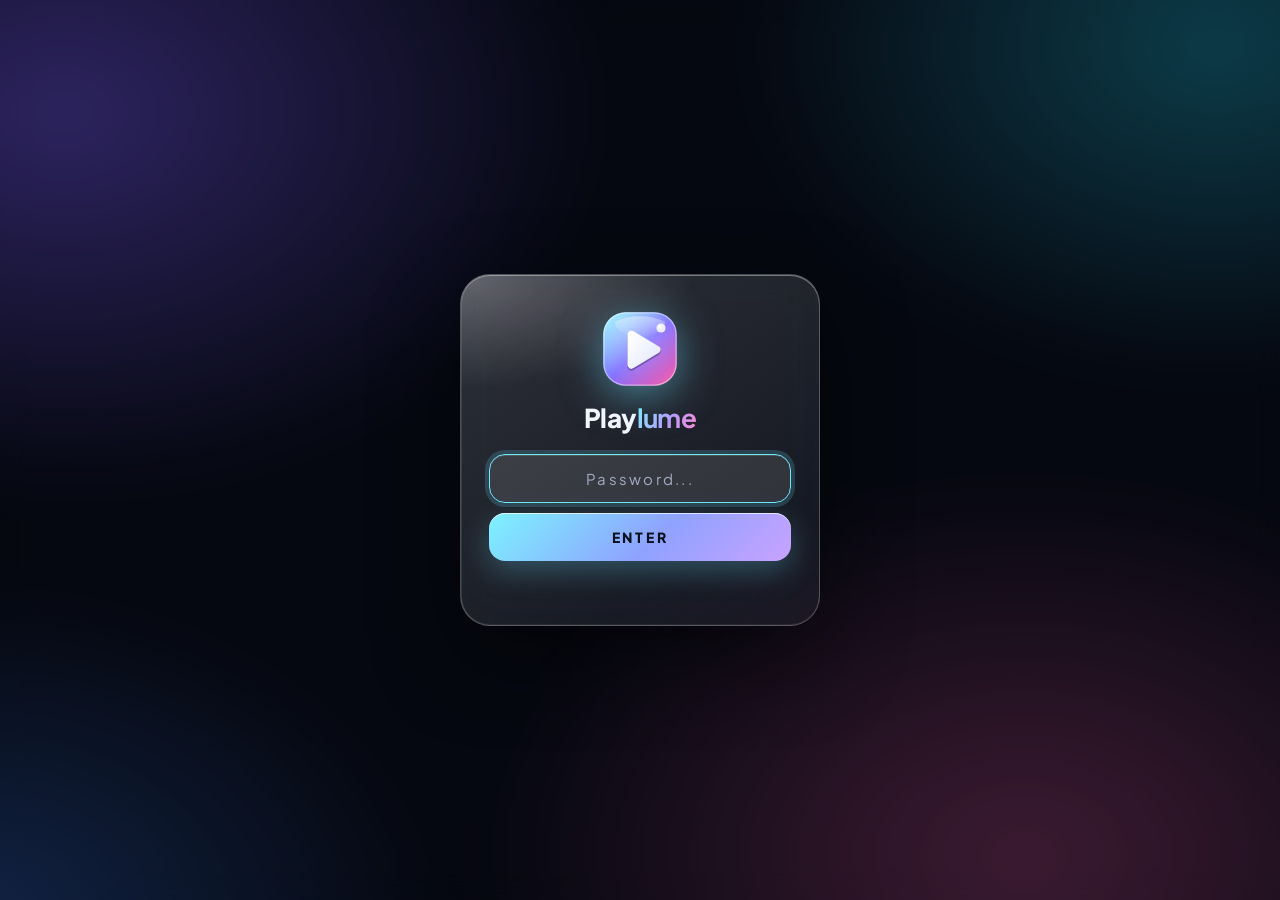
==== commit ae7ab7fd: "Update To old ui" ====
--- a/Main/play.html
+++ b/Main/play.html
@@ -2,57 +2,61 @@
 <html lang="id">
 <head>
 <meta charset="UTF-8">
-<meta name="viewport" content="width=device-width, initial-scale=1">
-<title>Memuat game | Playlume</title>
-<meta name="theme-color" content="#efe7d6">
+<meta name="viewport" content="width=device-width, initial-scale=1.0">
+<title>Memuat game...</title>
 <link rel="icon" type="image/svg+xml" href="logo.svg">
+<meta name="theme-color" content="#070912">
 <link rel="preconnect" href="https://fonts.googleapis.com">
 <link rel="preconnect" href="https://fonts.gstatic.com" crossorigin>
-<link href="https://fonts.googleapis.com/css2?family=Archivo:wght@400;500;600;700&family=Big+Shoulders+Display:wght@700;800;900&display=swap" rel="stylesheet">
+<link href="https://fonts.googleapis.com/css2?family=Plus+Jakarta+Sans:wght@500;600;700;800&display=swap" rel="stylesheet">
 <link rel="stylesheet" href="style.css">
 </head>
 <body class="player-body">
 
-<header class="player-bar">
-  <a href="index.html" class="player-btn" id="backBtn" aria-label="Kembali ke daftar game">
-    <svg width="16" height="16" viewBox="0 0 24 24" fill="none" stroke="currentColor" stroke-width="3" stroke-linecap="square" aria-hidden="true"><path d="M15 5 8 12l7 7"/></svg>
+<div class="player-bar">
+  <a href="index.html" class="player-btn" id="backBtn">
+    <svg width="16" height="16" viewBox="0 0 24 24" fill="none" stroke="currentColor" stroke-width="2.5" stroke-linecap="round" stroke-linejoin="round"><path d="m15 18-6-6 6-6"/></svg>
     <span>Kembali</span>
   </a>
 
-  <h1 class="player-title" id="playerTitle">Memuat...</h1>
+  <div class="player-title" id="playerTitle">Memuat...</div>
 
-  <button type="button" class="player-btn" id="fullscreenBtn" aria-label="Layar penuh">
-    <svg id="fsIcon" width="16" height="16" viewBox="0 0 24 24" fill="none" stroke="currentColor" stroke-width="3" stroke-linecap="square" aria-hidden="true">
-      <path d="M8 3H3v5"/>
-      <path d="M21 8V3h-5"/>
-      <path d="M3 16v5h5"/>
-      <path d="M16 21h5v-5"/>
+  <button class="player-btn" id="fullscreenBtn" title="Layar Penuh">
+    <svg id="fsIcon" width="16" height="16" viewBox="0 0 24 24" fill="none" stroke="currentColor" stroke-width="2.5" stroke-linecap="round" stroke-linejoin="round">
+      <path d="M8 3H5a2 2 0 0 0-2 2v3"/>
+      <path d="M21 8V5a2 2 0 0 0-2-2h-3"/>
+      <path d="M3 16v3a2 2 0 0 0 2 2h3"/>
+      <path d="M16 21h3a2 2 0 0 0 2-2v-3"/>
     </svg>
-    <span>Layar penuh</span>
+    <span>Layar Penuh</span>
   </button>
 
-  <a id="openNewTab" class="player-btn" target="_blank" rel="noopener" aria-label="Buka game di tab baru">
-    <svg width="16" height="16" viewBox="0 0 24 24" fill="none" stroke="currentColor" stroke-width="3" stroke-linecap="square" aria-hidden="true"><path d="M10 5H4v15h15v-6"/><path d="M14 4h6v6"/><path d="M20 4 11 13"/></svg>
-    <span>Tab baru</span>
+  <a id="openNewTab" class="player-btn" target="_blank" rel="noopener">
+    <svg width="16" height="16" viewBox="0 0 24 24" fill="none" stroke="currentColor" stroke-width="2.5" stroke-linecap="round" stroke-linejoin="round"><path d="M18 13v6a2 2 0 0 1-2 2H5a2 2 0 0 1-2-2V8a2 2 0 0 1 2-2h6"/><polyline points="15 3 21 3 21 9"/><line x1="10" y1="14" x2="21" y2="3"/></svg>
+    <span>Tab Baru</span>
   </a>
-</header>
+</div>
 
-<main class="player-wrap" id="playerWrap">
-  <div id="loading" class="player-loading" role="status">
-    <div class="spinner" aria-hidden="true"></div>
-    <p>Memuat game</p>
-    <small>Kalau belum muncul setelah 6 detik, tombol untuk membukanya di tab baru akan tampil.</small>
+<div class="player-wrap" id="playerWrap">
+  <div id="loading" class="player-loading">
+    <div class="spinner"></div>
+    <p>Memuat game...</p>
+    <small>Jika tidak muncul dalam 6 detik, akan ada tombol alternatif.</small>
   </div>
 
-  <iframe id="gameFrame" class="game-frame hidden" title="Game" width="1280" height="720" allowfullscreen
+  <iframe id="gameFrame" class="game-frame hidden" allowfullscreen
     allow="autoplay; fullscreen; gamepad; microphone; camera; clipboard-write"></iframe>
 
   <div id="fallback" class="player-fallback hidden">
-    <h2>Game ini tidak bisa dibuka di sini</h2>
-    <p>Situs aslinya melarang dijalankan di dalam website lain (proteksi <code>X-Frame-Options</code>).</p>
-    <a id="fallbackBtn" class="fallback-btn" target="_blank" rel="noopener">Buka di tab baru</a>
+    <div class="fallback-icon">🚫</div>
+    <h2>Game tidak bisa di-embed</h2>
+    <p>Situs ini melarang dijalankan di dalam website lain (proteksi <code>X-Frame-Options</code>).</p>
+    <a id="fallbackBtn" class="fallback-btn" target="_blank" rel="noopener">
+      Buka di Tab Baru
+      <svg width="16" height="16" viewBox="0 0 24 24" fill="none" stroke="currentColor" stroke-width="2.5" stroke-linecap="round" stroke-linejoin="round"><path d="M18 13v6a2 2 0 0 1-2 2H5a2 2 0 0 1-2-2V8a2 2 0 0 1 2-2h6"/><polyline points="15 3 21 3 21 9"/><line x1="10" y1="14" x2="21" y2="3"/></svg>
+    </a>
   </div>
-</main>
+</div>
 
 <script src="script.js"></script>
 </body>
--- a/Main/style.css
+++ b/Main/style.css
@@ -1,751 +1,1725 @@
-/*
-  Playlume
-  Arah: karcis loket pasar malam, dicetak sablon di atas kertas.
-  Dial: ENERGY 3 / RHYTHM 2 / MOTION 1.
-
-  Huruf: Big Shoulders Display (condensed ala papan loket dan poster) untuk
-  judul, nama, dan tombol. Archivo untuk teks kecil karena terbaca di HP.
-  Bayangan keras hanya di tombol utama dan kartu yang disentuh: meniru cap
-  yang ditekan ke kertas. Tidak ada gradasi, blur, atau glow.
-
-  Palet: kertas + tinta (netral) dan satu aksen oranye-merah.
-  Aksen hanya dipakai di tombol utama, tab aktif, dan penanda favorit.
-  Semua permukaan datar, tepi tegas, bayangan keras tanpa blur.
-  Warna halaman bisa diganti dari Pengaturan; teks mengikuti lewat data-tone.
-*/
-
 :root {
-  --page-rgb: 239, 231, 214;
-  --page: rgb(var(--page-rgb));
-  --ink: #17140f;
-  --ink-rgb: 23, 20, 15;
-  --muted: #5b5446;
-  --card: rgba(255, 255, 255, 0.55);
-  --accent: #ff5a2e;
-  --on-accent: #17140f;
-  --danger: #a81e08;
-  --ok: #1d6b3a;
-  --radius: 3px;
-  --display: "Big Shoulders Display", Impact, "Arial Narrow", sans-serif;
-  --body: "Archivo", system-ui, -apple-system, "Segoe UI", Roboto, sans-serif;
-}
-
-/* halaman gelap (dipilih dari Pengaturan): tinta dan kertas bertukar */
-body[data-tone="dark"] {
-  --ink: #f3ecdc;
-  --ink-rgb: 243, 236, 220;
-  --muted: #bdb5a2;
-  --card: rgba(255, 255, 255, 0.07);
-  --danger: #ff9a7e;
-  --ok: #7fe0a2;
-}
-
-/* logo bertinta gelap: di halaman gelap diberi alas kertas */
-body[data-tone="dark"] .brand-icon,
-body[data-tone="dark"] .gate-logo { padding: 3px; background: #efe7d6; border-radius: var(--radius); }
-
-*, *::before, *::after { box-sizing: border-box; margin: 0; padding: 0; }
-
-html { -webkit-text-size-adjust: 100%; }
+  --bg: #0a0b0d;
+  --surface: #14161a;
+  --surface-hi: #1a1d22;
+  --border: rgba(255,255,255,0.07);
+  --border-hi: rgba(255,255,255,0.14);
+  --accent: #6ee7ff;
+  --accent-glow: rgba(110,231,255,0.35);
+  --text: #f5f5f7;
+  --muted: #8b8f99;
+  --danger: #ff5c5c;
+  --radius: 14px;
+  --radius-sm: 10px;
+}
+
+* { box-sizing: border-box; margin: 0; padding: 0; }
+html { scroll-behavior: smooth; }
 
 body {
+  font-family: -apple-system, BlinkMacSystemFont, "Segoe UI", Inter, Roboto, sans-serif;
+  background: var(--bg);
+  color: var(--text);
   min-height: 100vh;
-  font: 400 16px/1.45 var(--body);
-  color: var(--ink);
-  background: var(--page);
-}
-
-img { display: block; max-width: 100%; }
-button, input, select { font: inherit; color: inherit; }
-a { color: inherit; }
+  -webkit-font-smoothing: antialiased;
+  overflow-x: hidden;
+}
 
 .hidden { display: none !important; }
 
-.sr-only {
-  position: absolute;
-  width: 1px;
-  height: 1px;
-  overflow: hidden;
-  clip: rect(0 0 0 0);
-  white-space: nowrap;
-}
-
-/* semua kontrol yang bisa ditekan terlihat bisa ditekan */
-a[href], button, select, label[for], input[type="checkbox"], input[type="color"], input[type="file"] { cursor: pointer; }
-button:disabled { cursor: not-allowed; opacity: 0.55; }
-
-:focus-visible {
-  outline: 3px solid var(--ink);
-  outline-offset: 3px;
-}
-
-/* ---------- gambar latar dari galeri ---------- */
-body.has-bg-image::before,
-body.has-bg-image::after {
-  content: "";
-  position: fixed;
-  inset: 0;
-  z-index: -1;
-  pointer-events: none;
-}
-body.has-bg-image::before { background: var(--bg-image) center / cover no-repeat; }
-/* lapisan rata di atas gambar supaya teks tetap terbaca */
-body.has-bg-image::after { background: rgba(var(--page-rgb), 0.84); }
-
-/* ---------- tombol ---------- */
-.btn,
-#gateBtn, #authBtn, #banCheck, #saveProfile,
-.set-btn, .fallback-btn, .more-btn {
-  display: inline-flex;
-  align-items: center;
-  justify-content: center;
-  gap: 8px;
-  min-height: 48px;
-  padding: 0 22px;
-  font: 800 21px/1 var(--display);
-  letter-spacing: 0.02em;
-  text-transform: uppercase;
-  text-decoration: none;
-  text-align: center;
-  color: var(--on-accent);
-  background: var(--accent);
-  border: 2px solid var(--ink);
-  border-radius: var(--radius);
-  box-shadow: 3px 3px 0 var(--ink);
-  transition: transform 80ms, box-shadow 80ms;
-}
-.btn:hover, #gateBtn:hover, #authBtn:hover, #banCheck:hover, #saveProfile:hover,
-.set-btn:hover, .fallback-btn:hover, .more-btn:hover {
-  transform: translate(-1px, -1px);
-  box-shadow: 4px 4px 0 var(--ink);
-}
-.btn:active, #gateBtn:active, #authBtn:active, #banCheck:active, #saveProfile:active,
-.set-btn:active, .fallback-btn:active, .more-btn:active {
-  transform: translate(3px, 3px);
-  box-shadow: 0 0 0 var(--ink);
-}
-#gateBtn, #authBtn, #banCheck { width: 100%; margin-top: 14px; }
-
-/* tombol sekunder: hanya garis tinta */
-.more-btn, .set-btn.small, .text-btn, .set-btn.file-btn {
-  color: var(--ink);
-  background: transparent;
-  box-shadow: none;
-}
-.more-btn:hover, .set-btn.small:hover, .text-btn:hover, .set-btn.file-btn:hover {
-  color: var(--page);
-  background: var(--ink);
-  box-shadow: none;
-  transform: none;
-}
-.more-btn { display: flex; width: 100%; max-width: 420px; margin: 24px auto 0; }
-.set-btn.small { min-height: 44px; padding: 0 16px; font-size: 18px; }
-.set-btn.danger { color: var(--page); background: var(--danger); }
-.text-btn {
-  min-height: 44px;
-  padding: 0 14px;
-  font: 700 17px/1 var(--display);
-  letter-spacing: 0.02em;
-  text-transform: uppercase;
-  border: 2px solid var(--ink);
-  border-radius: var(--radius);
-}
-
-/* ---------- formulir ---------- */
-label {
-  display: block;
-  margin: 16px 0 6px;
-  font: 700 14px/1.2 var(--body);
-}
-input[type="text"], input[type="password"], .auth-in, .set-in {
-  display: block;
-  width: 100%;
-  min-height: 48px;
-  padding: 0 14px;
-  font-size: 17px;
-  background: var(--card);
-  border: 2px solid var(--ink);
-  border-radius: var(--radius);
-}
-input::placeholder { color: var(--muted); opacity: 1; }
-.err, .ban-msg, .chat-err, .set-msg { min-height: 20px; margin-top: 10px; font-size: 14px; font-weight: 700; color: var(--danger); }
-.set-msg.ok { color: var(--ok); }
-
-/* ---------- layar penuh: kode masuk, login, diblokir ---------- */
+/* ===== GATE ===== */
 .screen {
   position: fixed;
   inset: 0;
-  z-index: 100;
   display: grid;
   place-items: center;
-  padding: 18px;
-  overflow-y: auto;
-  background: var(--page);
-}
-
-/* karcis: kotak bertepi tegas dengan garis sobekan dan dua takik */
+  padding: 20px;
+  z-index: 100;
+  background:
+    radial-gradient(ellipse 60% 50% at 50% 0%, rgba(110,231,255,0.10), transparent 60%),
+    radial-gradient(ellipse 80% 60% at 50% 100%, rgba(110,231,255,0.05), transparent 60%),
+    var(--bg);
+  animation: fadeIn 0.4s ease;
+}
+
+@keyframes fadeIn { from { opacity: 0; } to { opacity: 1; } }
+
 .gate-card {
-  position: relative;
   width: 100%;
-  max-width: 380px;
-  padding: 26px 24px 24px;
-  background: var(--card);
-  border: 2px solid var(--ink);
-  border-radius: var(--radius);
-  box-shadow: 6px 6px 0 var(--ink);
-}
-.gate-card label:first-of-type { margin-top: 0; }
-.gate-logo { width: 64px; height: 64px; margin-bottom: 10px; }
-.wordmark {
-  font: 900 54px/0.9 var(--display);
-  letter-spacing: 0;
+  max-width: 360px;
+  background: rgba(20,22,26,0.85);
+  backdrop-filter: blur(20px);
+  -webkit-backdrop-filter: blur(20px);
+  border: 1px solid var(--border-hi);
+  border-radius: 22px;
+  padding: 32px 28px;
+  box-shadow: 0 30px 80px rgba(0,0,0,0.6), inset 0 1px 0 rgba(255,255,255,0.06);
+}
+
+.gate-logo {
+  display: grid;
+  place-items: center;
+  width: 58px;
+  height: 58px;
+  margin: 0 auto 22px;
+  background: var(--accent);
+  color: #101216;
+  border-radius: 18px;
+  font-size: 28px;
+  box-shadow: 0 0 40px var(--accent-glow);
+  animation: logoPulse 3s ease-in-out infinite;
+}
+
+@keyframes logoPulse {
+  0%, 100% { box-shadow: 0 0 40px var(--accent-glow); }
+  50%      { box-shadow: 0 0 70px var(--accent-glow); }
+}
+
+#gatePw {
+  width: 100%;
+  padding: 14px 16px;
+  font-size: 15px;
+  background: var(--bg);
+  border: 1px solid var(--border-hi);
+  border-radius: 12px;
+  color: var(--text);
+  outline: none;
+  font-family: inherit;
+  margin-bottom: 10px;
+  text-align: center;
+  letter-spacing: 0.15em;
+  transition: border-color 0.15s, box-shadow 0.15s;
+}
+
+#gatePw::placeholder { color: var(--muted); }
+#gatePw:focus { border-color: var(--accent); box-shadow: 0 0 0 4px rgba(110,231,255,0.12); }
+
+#gateBtn {
+  width: 100%;
+  padding: 15px;
+  font-size: 14px;
+  font-weight: 800;
+  letter-spacing: 0.2em;
   text-transform: uppercase;
-}
-.gate-sub { margin-top: 8px; font-size: 15px; color: var(--muted); }
-
-.tear {
-  position: relative;
-  height: 0;
-  margin: 20px -24px;
-  overflow: visible;
-  border: 0;
-  border-top: 2px dashed var(--ink);
-}
-.tear::before, .tear::after {
-  content: "";
-  position: absolute;
-  top: -13px;
-  width: 24px;
-  height: 24px;
-  background: var(--page);
-  border: 2px solid var(--ink);
-  border-radius: 50%;
-}
-.tear::before { left: -14px; }
-.tear::after { right: -14px; }
-
-.auth-tabs { display: flex; margin: 0 0 18px; border: 2px solid var(--ink); border-radius: var(--radius); }
-.auth-tabs button {
-  flex: 1;
-  min-height: 46px;
-  font: 800 20px/1 var(--display);
-  letter-spacing: 0.02em;
-  text-transform: uppercase;
-  color: var(--ink);
-  background: transparent;
-  border: 0;
-}
-.auth-tabs button + button { border-left: 2px solid var(--ink); }
-.auth-tabs button.active { color: var(--page); background: var(--ink); }
-.auth-in { margin-bottom: 4px; }
-
-/* ban: cap besar miring di atas karcis */
-.ban-stamp {
-  display: inline-block;
-  padding: 2px 14px 0;
-  font: 900 46px/1.05 var(--display);
-  text-transform: uppercase;
+  background: var(--accent);
+  color: #101216;
+  border: none;
+  border-radius: 12px;
+  cursor: pointer;
+  font-family: inherit;
+  box-shadow: 0 0 30px rgba(110,231,255,0.25);
+  transition: transform 0.1s, background 0.15s;
+}
+
+#gateBtn:hover { background: #4fd6f0; }
+#gateBtn:active { transform: scale(0.98); }
+
+.err {
   color: var(--danger);
-  border: 4px solid var(--danger);
-  border-radius: var(--radius);
-  transform: rotate(-3deg);
-}
-.ban-title { margin-top: 18px; font: 800 28px/1.05 var(--display); text-transform: uppercase; }
-.ban-sub { margin-top: 8px; font-size: 15px; color: var(--muted); }
-.ban-info div { padding: 8px 0; border-bottom: 2px dashed var(--ink); }
-.ban-info div:last-child { border-bottom: 0; }
-.ban-info dt { font-size: 13px; font-weight: 700; color: var(--muted); }
-.ban-info dd { font: 800 24px/1.1 var(--display); text-transform: uppercase; word-break: break-word; }
-
-/* sorotan wajah monyet saat kode salah */
+  font-size: 13px;
+  margin-top: 14px;
+  min-height: 18px;
+  font-weight: 600;
+  text-align: center;
+}
+
+@keyframes shake {
+  10%, 90% { transform: translateX(-2px); }
+  20%, 80% { transform: translateX(4px); }
+  30%, 50%, 70% { transform: translateX(-6px); }
+  40%, 60% { transform: translateX(6px); }
+}
+.shake { animation: shake 0.4s; }
+
+/* ===== VERIFIKASI OVERLAY ===== */
 .verif-overlay {
   position: fixed;
   inset: 0;
   z-index: 999;
   display: grid;
   place-items: center;
-  background: rgba(0, 0, 0, 0.78);
-}
-.verif-img { max-width: 80vw; max-height: 80vh; border: 4px solid #f3ecdc; border-radius: var(--radius); }
-
-.shake { animation: shake 0.35s; }
-@keyframes shake {
-  20%, 60% { transform: translateX(-8px); }
-  40%, 80% { transform: translateX(8px); }
-}
-
-/* ---------- aplikasi: kepala halaman ---------- */
+  background: rgba(0, 0, 0, 0.75);
+  backdrop-filter: blur(8px);
+  -webkit-backdrop-filter: blur(8px);
+  animation: fadeIn 0.3s ease;
+}
+
+.verif-img {
+  max-width: 80vw;
+  max-height: 80vh;
+  border-radius: 12px;
+  box-shadow: 0 0 40px rgba(110, 231, 255, 0.4), 0 0 80px rgba(110, 231, 255, 0.2);
+  animation: popIn 0.3s cubic-bezier(0.34, 1.56, 0.64, 1);
+}
+
+@keyframes popIn {
+  from { transform: scale(0.5); opacity: 0; }
+  to   { transform: scale(1); opacity: 1; }
+}
+
+/* ===== APP ===== */
+#app {
+  min-height: 100vh;
+  display: flex;
+  flex-direction: column;
+  animation: fadeIn 0.3s ease;
+}
+
 .topbar {
   position: sticky;
   top: 0;
   z-index: 50;
   display: flex;
-  flex-wrap: wrap;
   align-items: center;
-  gap: 10px 12px;
-  padding: 10px 14px;
-  background: var(--page);
-  border-bottom: 3px solid var(--ink);
-}
-.brand { display: flex; align-items: center; gap: 10px; margin-right: auto; }
-.brand-icon { width: 38px; height: 38px; }
-.brand-name { font: 900 34px/1 var(--display); text-transform: uppercase; }
-
-.search-wrap {
-  display: flex;
-  order: 3;
-  flex-basis: 100%;
-  border: 2px solid var(--ink);
-  border-radius: var(--radius);
-  background: var(--card);
-}
-.search-wrap label {
+  gap: 16px;
+  padding: 14px 24px;
+  background: rgba(10,11,13,0.75);
+  backdrop-filter: blur(16px);
+  -webkit-backdrop-filter: blur(16px);
+  border-bottom: 1px solid var(--border);
+}
+
+.brand { display: flex; align-items: center; gap: 10px; }
+
+.brand-icon {
   display: grid;
   place-items: center;
-  margin: 0;
-  padding: 0 14px;
-  font: 800 19px/1 var(--display);
-  letter-spacing: 0.04em;
-  text-transform: uppercase;
-  color: var(--page);
-  background: var(--ink);
-}
-.search-wrap input { flex: 1; min-width: 0; border: 0; background: transparent; }
-.search-wrap:focus-within { outline: 3px solid var(--ink); outline-offset: 3px; }
-.search-wrap input:focus-visible { outline: none; }
-
-.user-chip {
-  display: flex;
+  width: 36px;
+  height: 36px;
+  background: var(--accent);
+  color: #101216;
+  border-radius: 10px;
+  font-size: 18px;
+  box-shadow: 0 0 24px var(--accent-glow);
+}
+
+.brand-name { font-weight: 800; font-size: 16px; }
+
+.search-wrap {
+  flex: 1;
+  position: relative;
+  max-width: 560px;
+  margin: 0 auto;
+}
+
+.search-icon {
+  position: absolute;
+  left: 14px;
+  top: 50%;
+  transform: translateY(-50%);
+  color: var(--muted);
+  pointer-events: none;
+  z-index: 2;
+}
+
+#search {
+  width: 100%;
+  padding: 11px 14px 11px 42px;
+  font-size: 14px;
+  background: var(--surface);
+  border: 1px solid var(--border);
+  border-radius: var(--radius-sm);
+  color: var(--text);
+  outline: none;
+  font-family: inherit;
+  caret-color: var(--accent);
+  transition: border-color 0.15s, background 0.15s;
+}
+
+#search::placeholder { color: var(--muted); opacity: 1; }
+#search:focus { border-color: var(--accent); background: var(--surface-hi); box-shadow: 0 0 0 4px rgba(110,231,255,0.10); }
+
+main {
+  flex: 1;
+  padding: 24px;
+  max-width: 1500px;
+  width: 100%;
+  margin: 0 auto;
+}
+
+.meta {
+  margin-bottom: 16px;
+  color: var(--muted);
+  font-size: 13px;
+  font-weight: 500;
+}
+
+.history-section { margin-bottom: 32px; }
+
+.section-head {
+  display: flex;
+  justify-content: space-between;
   align-items: center;
+  margin-bottom: 14px;
+}
+
+.section-head h2 { font-size: 16px; font-weight: 800; }
+
+.text-btn {
+  background: none;
+  border: none;
+  color: var(--muted);
+  font-size: 12px;
+  font-weight: 600;
+  cursor: pointer;
+  padding: 6px 10px;
+  border-radius: 8px;
+  font-family: inherit;
+  transition: color 0.15s, background 0.15s;
+}
+
+.text-btn:hover { color: var(--danger); background: rgba(255,92,92,0.1); }
+
+.history-row {
+  display: flex;
+  gap: 12px;
+  overflow-x: auto;
+  padding-bottom: 4px;
+}
+
+.history-row::-webkit-scrollbar { height: 6px; }
+.history-row::-webkit-scrollbar-thumb { background: #2a2d33; border-radius: 3px; }
+
+.history-card {
+  flex-shrink: 0;
+  width: 140px;
+  display: flex;
+  flex-direction: column;
   gap: 8px;
-  min-height: 44px;
-  padding: 0 12px 0 4px;
-  font: 700 15px/1 var(--body);
-  background: transparent;
-  border: 2px solid var(--ink);
-  border-radius: var(--radius);
-}
-.user-chip:hover { color: var(--page); background: var(--ink); }
-
-.ava {
-  display: inline-grid;
-  place-items: center;
-  flex: none;
-  width: 38px;
-  height: 38px;
-  font-size: 20px;
-  line-height: 1;
-  color: #17140f;
-  border: 2px solid var(--ink);
-  border-radius: var(--radius);
-}
-.ava.sm { width: 32px; height: 32px; font-size: 17px; }
-.ava.big { width: 72px; height: 72px; font-size: 38px; }
-
-/* ---------- konten ---------- */
-#app main { max-width: 1100px; margin: 0 auto; padding: 18px 14px 96px; }
-
-.section-head {
-  display: flex;
-  align-items: flex-end;
-  justify-content: space-between;
-  gap: 12px;
-  margin-bottom: 18px;
-  padding-bottom: 10px;
-  border-bottom: 2px dashed var(--ink);
-}
-.section-head h2 { font: 900 44px/0.9 var(--display); text-transform: uppercase; }
-
-.meta { margin-bottom: 12px; }
-#count { font: 800 26px/1 var(--display); text-transform: uppercase; }
-
-/* kategori: satu baris yang digeser ke samping */
+  text-decoration: none;
+  color: var(--text);
+  transition: transform 0.15s;
+}
+
+.history-card:hover { transform: translateY(-2px); }
+
+.history-thumb {
+  width: 100%;
+  aspect-ratio: 16 / 10;
+  background: linear-gradient(135deg, #1c1f24, #0f1114);
+  border-radius: 10px;
+  overflow: hidden;
+  border: 1px solid var(--border);
+}
+
+.history-thumb img { width: 100%; height: 100%; object-fit: cover; display: block; }
+
+.history-card span {
+  font-size: 12px;
+  font-weight: 600;
+  line-height: 1.3;
+  display: -webkit-box;
+  -webkit-line-clamp: 2;
+  -webkit-box-orient: vertical;
+  overflow: hidden;
+}
+
 .chips {
   display: flex;
-  gap: 8px;
-  margin-bottom: 18px;
-  padding-bottom: 10px;
-  overflow-x: auto;
-}
+  flex-wrap: wrap;
+  gap: 7px;
+  margin-bottom: 24px;
+  padding: 14px;
+  background: linear-gradient(180deg, rgba(20,22,26,0.7), rgba(20,22,26,0.4));
+  border: 1px solid var(--border);
+  border-radius: 16px;
+}
+
 .chip {
-  flex: none;
-  min-height: 44px;
-  padding: 0 14px;
-  font: 800 19px/1 var(--display);
-  letter-spacing: 0.02em;
-  text-transform: uppercase;
-  color: var(--ink);
-  background: transparent;
-  border: 2px solid var(--ink);
-  border-radius: var(--radius);
-}
-.chip:hover { background: rgba(var(--ink-rgb), 0.12); }
-.chip.active { color: var(--page); background: var(--ink); }
-.chip .cnt { margin-left: 6px; font: 600 13px/1 var(--body); }
-
-/* ---------- daftar game ---------- */
+  --chip-color: var(--muted);
+  position: relative;
+  padding: 7px 13px;
+  border-radius: 10px;
+  border: 1px solid transparent;
+  background: rgba(255,255,255,0.03);
+  color: var(--muted);
+  font-size: 12.5px;
+  font-weight: 600;
+  cursor: pointer;
+  white-space: nowrap;
+  display: inline-flex;
+  align-items: center;
+  gap: 7px;
+  font-family: inherit;
+  transition: all 0.18s cubic-bezier(0.4, 0, 0.2, 1);
+}
+
+.chip::before {
+  content: '';
+  width: 6px;
+  height: 6px;
+  border-radius: 50%;
+  background: var(--chip-color);
+  flex-shrink: 0;
+}
+
+.chip:hover {
+  background: rgba(255,255,255,0.06);
+  border-color: var(--chip-color);
+  color: var(--text);
+  transform: translateY(-1px);
+}
+
+.chip.active {
+  background: var(--chip-color);
+  color: #101216;
+  border-color: var(--chip-color);
+  box-shadow: 0 4px 16px -4px var(--chip-color);
+  transform: translateY(-1px);
+}
+
+.chip.active::before { background: #101216; }
+
+.chip .cnt {
+  font-size: 10.5px;
+  font-weight: 800;
+  padding: 1px 6px;
+  border-radius: 6px;
+  background: rgba(255,255,255,0.06);
+  color: inherit;
+  opacity: 0.75;
+  min-width: 22px;
+  text-align: center;
+}
+
+.chip.active .cnt { background: rgba(0,0,0,0.22); opacity: 0.95; }
+
+.chip[data-cat="All"]      { --chip-color: #6ee7ff; }
+.chip[data-cat="Shooter"]  { --chip-color: #ff5252; }
+.chip[data-cat="Action"]   { --chip-color: #ff8c32; }
+.chip[data-cat="Retro"]    { --chip-color: #a050ff; }
+.chip[data-cat="Sandbox"]  { --chip-color: #3cc878; }
+.chip[data-cat="RPG"]      { --chip-color: #508cff; }
+.chip[data-cat="Strategy"] { --chip-color: #00b4b4; }
+.chip[data-cat="Puzzle"]   { --chip-color: #f0c828; }
+.chip[data-cat="Casual"]   { --chip-color: #ff78be; }
+.chip[data-cat="Horror"]   { --chip-color: #e63946; }
+.chip[data-cat="Racing"]   { --chip-color: #00bedc; }
+.chip[data-cat="Sports"]   { --chip-color: #aadc28; }
+.chip[data-cat="Adventure"]{ --chip-color: #b45adc; }
+.chip[data-cat="PC"]       { --chip-color: #4ecdc4; }
+.chip[data-cat="Neo Geo"]  { --chip-color: #ff6b6b; }
+.chip[data-cat="Capcom"]   { --chip-color: #ffe66d; }
+.chip[data-cat="Arcade"]   { --chip-color: #a06cd5; }
+
 .grid {
   display: grid;
-  grid-template-columns: repeat(2, 1fr);
-  grid-auto-flow: dense;
-  gap: 14px;
-  counter-reset: stub;
+  grid-template-columns: repeat(auto-fill, minmax(230px, 1fr));
+  gap: 16px;
 }
 
 .card {
   position: relative;
   display: flex;
   flex-direction: column;
-  background: var(--card);
-  border: 2px solid var(--ink);
+  background: var(--surface);
+  border: 1px solid var(--border);
   border-radius: var(--radius);
-  counter-increment: stub;
-  transition: transform 80ms, box-shadow 80ms;
-}
-.card:hover { transform: translate(-2px, -2px); box-shadow: 4px 4px 0 var(--ink); }
-
-/* tiap kartu kesembilan melebar: memecah deretan agar tidak monoton */
-.grid > .card:nth-child(9n + 1) { grid-column: 1 / -1; }
-.grid > .card:nth-child(9n + 1) .card-thumb { aspect-ratio: 16 / 7; }
-.grid > .card:nth-child(9n + 1) .card-title { font-size: 19px; }
-
-.card-link { display: flex; flex: 1; flex-direction: column; text-decoration: none; }
+  overflow: hidden;
+  color: inherit;
+  transition: transform 0.2s, border-color 0.2s, box-shadow 0.2s;
+}
+
+.card:hover {
+  transform: translateY(-4px);
+  border-color: var(--border-hi);
+  box-shadow: 0 12px 30px rgba(0,0,0,0.5), 0 0 0 1px rgba(110,231,255,0.3);
+}
+
+.card-link {
+  display: flex;
+  flex-direction: column;
+  text-decoration: none;
+  color: inherit;
+  width: 100%;
+  height: 100%;
+}
+
 .card-thumb {
   position: relative;
-  aspect-ratio: 4 / 3;
+  aspect-ratio: 16 / 10;
+  background: linear-gradient(135deg, #1c1f24, #0f1114);
   overflow: hidden;
-  background: rgba(var(--ink-rgb), 0.08);
-  border-bottom: 2px solid var(--ink);
-}
+}
+
+.card-thumb img {
+  width: 100%;
+  height: 100%;
+  object-fit: cover;
+  display: block;
+  transition: transform 0.4s, opacity 0.3s;
+  opacity: 0;
+}
+
+.card-thumb img.loaded { opacity: 1; }
+.card:hover .card-thumb img { transform: scale(1.06); }
+
 .card-thumb .initial {
   position: absolute;
   inset: 0;
   display: grid;
   place-items: center;
-  font: 900 84px/1 var(--display);
-  color: rgba(var(--ink-rgb), 0.25);
-}
-.card-thumb img {
-  position: absolute;
-  inset: 0;
-  width: 100%;
-  height: 100%;
-  object-fit: cover;
-  opacity: 0;
-}
-.card-thumb img.loaded { opacity: 1; }
-.card-thumb img.icon-fav { object-fit: contain; padding: 22%; }
+  font-size: 40px;
+  font-weight: 800;
+  color: rgba(110,231,255,0.25);
+}
 
 .card-cat {
   position: absolute;
-  left: 0;
-  bottom: 0;
-  z-index: 1;
-  padding: 3px 9px;
-  font: 700 12px/1.3 var(--body);
+  top: 8px;
+  left: 8px;
+  z-index: 2;
+  padding: 3px 7px;
+  font-size: 8.5px;
+  font-weight: 900;
   text-transform: uppercase;
-  letter-spacing: 0.04em;
-  color: var(--page);
-  background: var(--ink);
-}
-
-.card-body { flex: 1; padding: 10px 10px 12px; }
+  letter-spacing: 0.08em;
+  border-radius: 5px;
+  color: #fff;
+  background: rgba(0,0,0,0.7);
+  border: 1px solid rgba(255,255,255,0.15);
+  line-height: 1;
+  pointer-events: none;
+}
+
+.card-cat[data-cat="Shooter"]   { background: rgba(255,82,82,0.9); }
+.card-cat[data-cat="Action"]    { background: rgba(255,140,50,0.9); }
+.card-cat[data-cat="Retro"]     { background: rgba(160,80,255,0.9); }
+.card-cat[data-cat="Sandbox"]   { background: rgba(60,200,120,0.9); }
+.card-cat[data-cat="RPG"]       { background: rgba(80,140,255,0.9); }
+.card-cat[data-cat="Strategy"]  { background: rgba(0,180,180,0.9); }
+.card-cat[data-cat="Puzzle"]    { background: rgba(240,200,40,0.95); color: #1a1400; }
+.card-cat[data-cat="Casual"]    { background: rgba(255,120,190,0.9); }
+.card-cat[data-cat="Horror"]    { background: rgba(140,20,20,0.95); }
+.card-cat[data-cat="Racing"]    { background: rgba(0,190,220,0.9); }
+.card-cat[data-cat="Sports"]    { background: rgba(170,220,40,0.95); color: #131517; }
+.card-cat[data-cat="Adventure"] { background: rgba(180,90,220,0.9); }
+.card-cat[data-cat="PC"]        { background: rgba(78,205,196,0.9); }
+.card-cat[data-cat="Neo Geo"]   { background: rgba(255,107,107,0.9); }
+.card-cat[data-cat="Capcom"]    { background: rgba(255,230,109,0.95); color: #1a1400; }
+.card-cat[data-cat="Arcade"]    { background: rgba(160,108,213,0.9); }
+
+.card-open-tab {
+  position: absolute;
+  top: 8px;
+  right: 8px;
+  z-index: 3;
+  width: 32px;
+  height: 32px;
+  display: grid;
+  place-items: center;
+  background: rgba(0,0,0,0.7);
+  backdrop-filter: blur(8px);
+  -webkit-backdrop-filter: blur(8px);
+  border: 1px solid rgba(255,255,255,0.2);
+  border-radius: 8px;
+  color: #fff;
+  cursor: pointer;
+  opacity: 0;
+  transition: all 0.15s;
+  padding: 0;
+  font-family: inherit;
+}
+
+.card:hover .card-open-tab { opacity: 1; }
+
+.card-open-tab:hover {
+  background: var(--accent);
+  color: #101216;
+  border-color: var(--accent);
+  transform: scale(1.08);
+}
+
+.card-body { padding: 12px 14px 14px; }
+
 .card-title {
+  font-size: 14px;
+  font-weight: 600;
+  line-height: 1.35;
+  color: var(--text);
   display: -webkit-box;
   -webkit-line-clamp: 2;
   -webkit-box-orient: vertical;
   overflow: hidden;
-  font: 700 15px/1.25 var(--body);
-}
-
-/* ujung karcis: nomor urut di kiri, tombol di kanan */
-.card-tools {
+  min-height: 2.7em;
+}
+
+.empty { text-align: center; padding: 80px 20px; color: var(--muted); }
+.empty-icon { font-size: 48px; margin-bottom: 16px; opacity: 0.5; }
+
+footer {
+  padding: 24px;
+  text-align: center;
+  color: var(--muted);
+  font-size: 12px;
+  border-top: 1px solid var(--border);
+  margin-top: 40px;
+}
+
+/* ===== PLAYER ===== */
+.player-body {
+  height: 100vh;
+  overflow: hidden;
+  display: flex;
+  flex-direction: column;
+}
+
+.player-bar {
   display: flex;
   align-items: center;
-  justify-content: flex-end;
-  border-top: 2px dashed var(--ink);
-}
-.card-tools::before {
-  content: "No. " counter(stub, decimal-leading-zero);
-  margin-right: auto;
-  padding-left: 10px;
-  font: 800 17px/1 var(--display);
-  letter-spacing: 0.04em;
-}
-.card-tools button {
+  gap: 12px;
+  padding: 10px 16px;
+  background: rgba(10,11,13,0.9);
+  border-bottom: 1px solid var(--border);
+  flex-shrink: 0;
+  z-index: 10;
+}
+
+.player-btn {
+  display: inline-flex;
+  align-items: center;
+  gap: 6px;
+  padding: 8px 14px;
+  font-size: 13px;
+  font-weight: 700;
+  background: var(--surface);
+  color: var(--text);
+  border: 1px solid var(--border);
+  border-radius: 10px;
+  text-decoration: none;
+  cursor: pointer;
+  white-space: nowrap;
+  font-family: inherit;
+  transition: all 0.15s;
+}
+
+.player-btn:hover { border-color: var(--accent); color: var(--accent); }
+
+.player-title {
+  flex: 1;
+  text-align: center;
+  font-size: 14px;
+  font-weight: 700;
+  overflow: hidden;
+  text-overflow: ellipsis;
+  white-space: nowrap;
+  padding: 0 12px;
+}
+
+.player-wrap { flex: 1; position: relative; background: #000; overflow: hidden; }
+.game-frame { width: 100%; height: 100%; border: 0; display: block; }
+
+.player-loading {
+  position: absolute;
+  inset: 0;
   display: grid;
   place-items: center;
-  width: 44px;
-  height: 44px;
+  text-align: center;
+  padding: 20px;
+  z-index: 5;
+  background: var(--bg);
+  color: var(--muted);
+}
+
+.player-loading p { font-size: 15px; margin: 16px 0 8px; color: var(--text); }
+.player-loading small { font-size: 12px; opacity: 0.7; display: block; }
+
+.spinner {
+  width: 48px;
+  height: 48px;
+  border: 3px solid var(--border-hi);
+  border-top-color: var(--accent);
+  border-radius: 50%;
+  margin: 0 auto;
+  animation: spin 0.8s linear infinite;
+}
+
+@keyframes spin { to { transform: rotate(360deg); } }
+
+.player-fallback {
+  position: absolute;
+  inset: 0;
+  display: flex;
+  flex-direction: column;
+  justify-content: center;
+  align-items: center;
+  gap: 14px;
+  text-align: center;
+  padding: 20px;
+  z-index: 20;
+  background: var(--bg);
+}
+
+.fallback-icon { font-size: 56px; opacity: 0.7; }
+.player-fallback h2 { font-size: 20px; font-weight: 800; }
+.player-fallback p { font-size: 14px; color: var(--muted); max-width: 400px; line-height: 1.6; }
+.player-fallback code { background: var(--surface); padding: 2px 6px; border-radius: 4px; font-size: 12px; color: var(--accent); }
+
+.fallback-btn {
+  display: inline-flex;
+  align-items: center;
+  gap: 8px;
+  margin-top: 8px;
+  padding: 12px 22px;
+  font-size: 14px;
+  font-weight: 700;
+  background: var(--accent);
+  color: #101216;
+  border-radius: 12px;
+  text-decoration: none;
+  box-shadow: 0 0 30px rgba(110,231,255,0.25);
+  transition: all 0.15s;
+}
+
+.fallback-btn:hover { background: #4fd6f0; transform: translateY(-1px); }
+
+/* ===== FULLSCREEN ===== */
+.player-body:fullscreen,
+.player-body:-webkit-full-screen {
+  background: #000;
+}
+
+.player-body:fullscreen .player-bar,
+.player-body:-webkit-full-screen .player-bar {
+  display: none;
+}
+
+.player-body:fullscreen .player-wrap,
+.player-body:-webkit-full-screen .player-wrap {
+  height: 100vh;
+  flex: 1;
+}
+
+/* ===== RESPONSIVE ===== */
+@media (max-width: 700px) {
+  .topbar { padding: 12px 14px; gap: 10px; flex-wrap: wrap; }
+  .brand-name { display: none; }
+  .search-wrap { order: 3; flex-basis: 100%; max-width: none; }
+  main { padding: 16px 12px; }
+  .grid { grid-template-columns: repeat(auto-fill, minmax(150px, 1fr)); gap: 10px; }
+  .card-title { font-size: 13px; }
+  .card-body { padding: 10px; }
+  .chips { padding: 10px; gap: 6px; margin-bottom: 18px; }
+  .chip { padding: 6px 10px; font-size: 11.5px; gap: 5px; }
+  .chip .cnt { font-size: 9.5px; padding: 1px 5px; min-width: 18px; }
+  .card-cat { font-size: 8px; padding: 2px 6px; top: 6px; left: 6px; }
+  .card-open-tab { opacity: 1; }
+  .player-btn span { display: none; }
+  .player-title { font-size: 12px; }
+}
+
+::-webkit-scrollbar { width: 10px; height: 10px; }
+::-webkit-scrollbar-track { background: var(--bg); }
+::-webkit-scrollbar-thumb { background: #2a2d33; border-radius: 6px; border: 2px solid var(--bg); }
+::-webkit-scrollbar-thumb:hover { background: #3a3d44; }
+
+
+/* ===== LOGIN / DAFTAR ===== */
+.auth-tabs {
+  display: flex;
+  gap: 6px;
+  padding: 4px;
+  margin-bottom: 16px;
+  background: var(--bg);
+  border: 1px solid var(--border-hi);
+  border-radius: 12px;
+}
+.auth-tabs button {
+  flex: 1;
+  padding: 10px;
+  font: 700 13px inherit;
+  font-family: inherit;
+  letter-spacing: 0.08em;
+  text-transform: uppercase;
+  color: var(--muted);
   background: transparent;
-  border: 0;
-  border-left: 2px solid var(--ink);
-}
-.card-tools button:hover { color: var(--page); background: var(--ink); }
+  border: none;
+  border-radius: 9px;
+  cursor: pointer;
+  transition: background 0.15s, color 0.15s;
+}
+.auth-tabs button.active { background: var(--accent); color: #101216; }
+
+.auth-in {
+  width: 100%;
+  padding: 14px 16px;
+  font-size: 15px;
+  background: var(--bg);
+  border: 1px solid var(--border-hi);
+  border-radius: 12px;
+  color: var(--text);
+  outline: none;
+  font-family: inherit;
+  margin-bottom: 10px;
+  transition: border-color 0.15s, box-shadow 0.15s;
+}
+.auth-in::placeholder { color: var(--muted); }
+.auth-in:focus { border-color: var(--accent); box-shadow: 0 0 0 4px rgba(110,231,255,0.12); }
+
+#authBtn {
+  width: 100%;
+  padding: 15px;
+  font-size: 14px;
+  font-weight: 800;
+  letter-spacing: 0.2em;
+  text-transform: uppercase;
+  background: var(--accent);
+  color: #101216;
+  border: none;
+  border-radius: 12px;
+  cursor: pointer;
+  font-family: inherit;
+  box-shadow: 0 0 30px rgba(110,231,255,0.25);
+  transition: transform 0.1s, background 0.15s;
+}
+#authBtn:hover { background: #4fd6f0; }
+#authBtn:active { transform: scale(0.98); }
+#authBtn:disabled, #gateBtn:disabled { opacity: 0.6; cursor: wait; }
+
+.user-chip { display: flex; align-items: center; gap: 8px; font-size: 13px; font-weight: 700; }
+.user-chip button {
+  padding: 8px 12px;
+  font: 700 12px inherit;
+  font-family: inherit;
+  color: var(--text);
+  background: var(--surface-hi);
+  border: 1px solid var(--border-hi);
+  border-radius: 10px;
+  cursor: pointer;
+}
+.user-chip button:hover { border-color: var(--danger); color: var(--danger); }
+@media (max-width: 700px) { .user-chip { margin-left: auto; } }
+
+/* ===== ADMIN PANEL ===== */
+.adm-screen {
+  position: fixed;
+  inset: 0;
+  z-index: 120;
+  display: grid;
+  place-items: center;
+  padding: 14px;
+  overflow-y: auto;
+  background: #26262a;
+  font-family: "Gotham", "Montserrat", -apple-system, "Segoe UI", Roboto, sans-serif;
+}
+.adm-win {
+  width: 100%;
+  max-width: 780px;
+  background: #3b3b3e;
+  border: 1px solid rgba(255,255,255,0.08);
+  border-radius: 8px;
+  padding: 10px;
+  box-shadow: 0 20px 60px rgba(0,0,0,0.55);
+}
+.adm-head {
+  display: flex;
+  align-items: center;
+  justify-content: space-between;
+  padding: 10px 14px;
+  margin-bottom: 10px;
+  background: #4b4b4f;
+  border-radius: 6px;
+  font-weight: 800;
+  font-size: 15px;
+  letter-spacing: 0.04em;
+  color: #fff;
+}
+.adm-head-btns { display: flex; gap: 14px; }
+.adm-head-btns button {
+  background: none;
+  border: none;
+  color: #fff;
+  font: 800 16px inherit;
+  font-family: inherit;
+  cursor: pointer;
+}
+.adm-head-btns button:hover { color: #ff6b6b; }
+.adm-cols { display: grid; grid-template-columns: 1fr 1.25fr; gap: 10px; }
+.adm-title {
+  padding: 12px;
+  margin-bottom: 8px;
+  text-align: center;
+  background: #4b4b4f;
+  border-radius: 6px;
+  font-weight: 800;
+  font-size: 18px;
+  letter-spacing: 0.03em;
+  color: #fff;
+}
+.adm-panel {
+  padding: 12px;
+  min-height: 320px;
+  background: #343437;
+  border-radius: 6px;
+}
+.adm-panel label {
+  display: block;
+  margin: 10px 0 5px;
+  font-weight: 800;
+  font-size: 12px;
+  letter-spacing: 0.04em;
+  color: #fff;
+}
+.adm-panel label:first-child { margin-top: 0; }
+.adm-in {
+  width: 100%;
+  padding: 10px 12px;
+  font: 700 14px inherit;
+  font-family: inherit;
+  color: #fff;
+  background: #2a2a2d;
+  border: 1px solid transparent;
+  border-radius: 5px;
+  outline: none;
+}
+.adm-in::placeholder { color: #7d7d82; }
+.adm-in:focus { border-color: rgba(255,255,255,0.3); }
+select.adm-in { appearance: none; -webkit-appearance: none; cursor: pointer;
+  background-image: linear-gradient(45deg, transparent 50%, #aaa 50%), linear-gradient(135deg, #aaa 50%, transparent 50%);
+  background-position: calc(100% - 17px) 50%, calc(100% - 12px) 50%;
+  background-size: 5px 5px; background-repeat: no-repeat; }
+.adm-ban {
+  display: flex;
+  align-items: center;
+  justify-content: center;
+  gap: 10px;
+  width: 100%;
+  margin-top: 16px;
+  padding: 11px;
+  font: 800 15px inherit;
+  font-family: inherit;
+  letter-spacing: 0.03em;
+  color: #fff;
+  background: #2a2a2d;
+  border: 1px solid transparent;
+  border-radius: 5px;
+  cursor: pointer;
+  transition: background 0.15s, border-color 0.15s;
+}
+.adm-ban:hover { background: #4b2a2a; border-color: #ff6b6b; }
+.adm-ban:disabled { opacity: 0.6; cursor: wait; }
+.adm-msg { min-height: 18px; margin-top: 10px; font-size: 12px; font-weight: 700; color: #ff7b7b; text-align: center; }
+.adm-msg.ok { color: #8ee08e; }
+.adm-search { margin-bottom: 8px; }
+.adm-list { max-height: 300px; overflow-y: auto; display: flex; flex-direction: column; gap: 6px; }
+.adm-row {
+  display: flex;
+  align-items: center;
+  gap: 10px;
+  padding: 8px 10px;
+  background: #2a2a2d;
+  border-radius: 5px;
+}
+.adm-ava {
+  display: grid;
+  place-items: center;
+  flex: none;
+  width: 34px;
+  height: 34px;
+  background: #4b4b4f;
+  border-radius: 4px;
+  font-weight: 800;
+  color: #fff;
+}
+.adm-info { flex: 1; min-width: 0; display: flex; flex-direction: column; }
+.adm-info b { font-size: 14px; color: #fff; overflow: hidden; text-overflow: ellipsis; white-space: nowrap; }
+.adm-info small { font-size: 12px; color: #a5a5aa; overflow: hidden; text-overflow: ellipsis; white-space: nowrap; }
+.adm-unban {
+  flex: none;
+  width: 30px;
+  height: 22px;
+  background: #4b4b4f;
+  border: none;
+  border-radius: 4px;
+  color: #fff;
+  font-weight: 800;
+  cursor: pointer;
+}
+.adm-unban:hover { background: #ff6b6b; }
+.adm-empty { padding: 20px 8px; text-align: center; font-size: 13px; font-weight: 700; color: #7d7d82; }
+@media (max-width: 640px) {
+  .adm-cols { grid-template-columns: 1fr; }
+  .adm-panel { min-height: 0; }
+}
+
+/* ===== ADMIN: pilih player, ban all, status online ===== */
+.adm-userrow { display: flex; gap: 6px; }
+.adm-userrow .adm-in { flex: 1; min-width: 0; }
+.adm-pick {
+  flex: none;
+  padding: 0 14px;
+  font: 800 12px inherit;
+  font-family: inherit;
+  letter-spacing: 0.04em;
+  color: #fff;
+  background: #4b4b4f;
+  border: 1px solid transparent;
+  border-radius: 5px;
+  cursor: pointer;
+}
+.adm-pick:hover { background: #5a5a5f; border-color: rgba(255,255,255,0.3); }
+.adm-banall { margin-top: 8px; background: #4b2a2a; border-color: #ff6b6b; }
+.adm-banall:hover { background: #7a2b2b; }
+.adm-picker {
+  position: fixed;
+  inset: 0;
+  z-index: 130;
+  display: grid;
+  place-items: center;
+  padding: 14px;
+  background: rgba(0,0,0,0.6);
+}
+.adm-picker-win {
+  width: 100%;
+  max-width: 420px;
+  padding: 10px;
+  background: #3b3b3e;
+  border: 1px solid rgba(255,255,255,0.08);
+  border-radius: 8px;
+  box-shadow: 0 20px 60px rgba(0,0,0,0.55);
+}
+.adm-picker-win .adm-head small { font-size: 12px; color: #a5a5aa; margin-left: 6px; }
+.adm-picklist { max-height: 55vh; }
+.adm-pickrow { cursor: pointer; transition: background 0.15s; }
+.adm-pickrow:hover { background: #3a3a3e; }
+.adm-dot {
+  display: inline-block;
+  flex: none;
+  width: 12px;
+  height: 12px;
+  border-radius: 50%;
+}
+.adm-dot.on { background: #2ecc40; box-shadow: 0 0 6px rgba(46,204,64,0.8); }
+.adm-dot.off { background: #ff4136; }
+.adm-legend {
+  display: flex;
+  justify-content: center;
+  gap: 18px;
+  margin-top: 10px;
+  font-size: 12px;
+  font-weight: 700;
+  color: #a5a5aa;
+}
+.adm-legend span { display: inline-flex; align-items: center; gap: 6px; }
+
+
+/* ===== LAYAR BAN ===== */
+.ban-screen {
+  background:
+    radial-gradient(ellipse 60% 50% at 50% 0%, rgba(255,92,92,0.14), transparent 60%),
+    radial-gradient(ellipse 80% 60% at 50% 100%, rgba(255,92,92,0.06), transparent 60%),
+    var(--bg);
+  z-index: 140;
+}
+.ban-card {
+  width: 100%;
+  max-width: 400px;
+  padding: 30px 24px;
+  text-align: center;
+  background: rgba(20,22,26,0.9);
+  border: 1px solid rgba(255,92,92,0.35);
+  border-radius: 22px;
+  box-shadow: 0 30px 80px rgba(0,0,0,0.6), 0 0 60px rgba(255,92,92,0.12);
+}
+.ban-icon { font-size: 54px; line-height: 1; margin-bottom: 12px; }
+.ban-card h1 { font-size: 24px; font-weight: 900; letter-spacing: 0.08em; color: var(--danger); }
+.ban-sub { margin: 8px 0 20px; font-size: 13px; line-height: 1.5; color: var(--muted); }
+.ban-info {
+  display: flex;
+  flex-direction: column;
+  gap: 8px;
+  margin-bottom: 18px;
+  text-align: left;
+}
+.ban-info > div {
+  display: flex;
+  flex-direction: column;
+  gap: 3px;
+  padding: 10px 14px;
+  background: var(--bg);
+  border: 1px solid var(--border-hi);
+  border-radius: 12px;
+}
+.ban-info span { font-size: 10px; font-weight: 800; letter-spacing: 0.12em; color: var(--muted); }
+.ban-info b { font-size: 14px; font-weight: 700; color: var(--text); word-break: break-word; }
+#banCheck {
+  width: 100%;
+  padding: 14px;
+  font: 800 13px inherit;
+  font-family: inherit;
+  letter-spacing: 0.2em;
+  color: var(--text);
+  background: var(--surface-hi);
+  border: 1px solid var(--border-hi);
+  border-radius: 12px;
+  cursor: pointer;
+  transition: border-color 0.15s, background 0.15s;
+}
+#banCheck:hover { border-color: var(--danger); background: rgba(255,92,92,0.1); }
+#banCheck:disabled { opacity: 0.6; cursor: wait; }
+.ban-msg { min-height: 18px; margin-top: 12px; font-size: 12px; font-weight: 700; color: var(--danger); }
+
+
+/* =====================================================================
+   PLAYLUME — LIQUID GLASS THEME
+   ===================================================================== */
+:root {
+  --bg: #070912;
+  --surface: rgba(255,255,255,0.07);
+  --surface-hi: rgba(255,255,255,0.12);
+  --border: rgba(255,255,255,0.13);
+  --border-hi: rgba(255,255,255,0.24);
+  --accent: #6ee7ff;
+  --accent-glow: rgba(110,231,255,0.38);
+  --text: #f4f6ff;
+  --muted: #a3acc2;
+  --radius: 22px;
+  --radius-sm: 16px;
+  --glass: linear-gradient(145deg, rgba(255,255,255,0.17), rgba(255,255,255,0.05));
+  --blur: blur(24px) saturate(180%);
+  --shine: inset 0 1px 0 rgba(255,255,255,0.38), inset 0 -1px 0 rgba(255,255,255,0.06), inset 1px 0 0 rgba(255,255,255,0.10);
+  --grad: linear-gradient(135deg, #7cf3ff 0%, #8fa2ff 55%, #c9a2ff 100%);
+}
+
+body {
+  font-family: "Plus Jakarta Sans", -apple-system, BlinkMacSystemFont, "Segoe UI", Inter, Roboto, sans-serif;
+  background: var(--bg);
+}
+
+/* latar mesh gradient yang bergerak pelan (warna bisa diganti dari Pengaturan) */
+:root { --o1: 124,92,255; --o2: 34,211,238; --o3: 255,92,168; --o4: 59,130,246; }
+body::before {
+  content: "";
+  position: fixed;
+  inset: -25%;
+  z-index: -1;
+  pointer-events: none;
+  background:
+    radial-gradient(40% 40% at 20% 25%, rgba(var(--o1),0.55), transparent 70%),
+    radial-gradient(35% 35% at 80% 20%, rgba(var(--o2),0.42), transparent 70%),
+    radial-gradient(40% 40% at 70% 80%, rgba(var(--o3),0.36), transparent 70%),
+    radial-gradient(35% 35% at 15% 85%, rgba(var(--o4),0.38), transparent 70%);
+  filter: blur(28px);
+  will-change: transform;
+  animation: orbDrift 30s ease-in-out infinite alternate;
+  transition: opacity 0.4s;
+}
+body::after {
+  content: "";
+  position: fixed;
+  inset: 0;
+  z-index: -1;
+  pointer-events: none;
+  opacity: 0;
+  transition: opacity 0.4s;
+  background: linear-gradient(rgba(7,9,18,0.45), rgba(7,9,18,0.58)), var(--bg-image, none) center / cover no-repeat;
+}
+body.has-bg-image::after { opacity: 1; }
+body.has-bg-image::before { opacity: 0; }
+@keyframes orbDrift {
+  from { transform: translate3d(-3%, -2%, 0) scale(1); }
+  to   { transform: translate3d(3%, 3%, 0) scale(1.12); }
+}
+@media (prefers-reduced-motion: reduce) {
+  body::before { animation: none; }
+}
+
+::selection { background: rgba(110,231,255,0.35); }
+* { scrollbar-width: thin; scrollbar-color: rgba(255,255,255,0.25) transparent; }
+
+/* ---------- layar penuh (gate / login / ban) ---------- */
+.screen {
+  background: rgba(7,9,18,0.38);
+  -webkit-backdrop-filter: blur(14px);
+  backdrop-filter: blur(14px);
+}
+.screen.ban-screen {
+  background:
+    radial-gradient(ellipse 70% 50% at 50% 0%, rgba(255,92,92,0.28), transparent 65%),
+    rgba(7,9,18,0.5);
+}
+
+/* ---------- kartu kaca ---------- */
+.gate-card, .ban-card {
+  position: relative;
+  overflow: hidden;
+  background: var(--glass);
+  -webkit-backdrop-filter: var(--blur);
+  backdrop-filter: var(--blur);
+  border: 1px solid rgba(255,255,255,0.22);
+  border-radius: 30px;
+  box-shadow: 0 30px 80px rgba(0,0,0,0.5), var(--shine);
+}
+.gate-card::before, .ban-card::before {
+  content: "";
+  position: absolute;
+  inset: 0;
+  border-radius: inherit;
+  pointer-events: none;
+  background: radial-gradient(120% 60% at 0% 0%, rgba(255,255,255,0.26), transparent 55%);
+}
+.ban-card { border-color: rgba(255,120,120,0.4); box-shadow: 0 30px 80px rgba(0,0,0,0.5), 0 0 60px rgba(255,92,92,0.18), var(--shine); }
+
+.gate-logo {
+  width: 84px;
+  height: 84px;
+  margin-bottom: 10px;
+  background: none;
+  border-radius: 26px;
+  box-shadow: 0 10px 40px var(--accent-glow);
+  animation: logoFloat 4s ease-in-out infinite;
+}
+.gate-logo img { width: 100%; height: 100%; display: block; }
+@keyframes logoFloat {
+  0%, 100% { transform: translateY(0); }
+  50% { transform: translateY(-5px); }
+}
+.gate-title, .brand-name {
+  font-weight: 800;
+  letter-spacing: -0.02em;
+}
+.gate-title { text-align: center; font-size: 26px; margin-bottom: 20px; }
+.gate-title b, .brand-name b {
+  background: linear-gradient(120deg, #7cf3ff, #b79bff 55%, #ff8ad4);
+  -webkit-background-clip: text;
+  background-clip: text;
+  -webkit-text-fill-color: transparent;
+  color: transparent;
+}
+
+/* ---------- input ---------- */
+#gatePw, .auth-in, #search {
+  background: rgba(255,255,255,0.07);
+  border: 1px solid rgba(255,255,255,0.17);
+  border-radius: 16px;
+  color: var(--text);
+  box-shadow: inset 0 1px 0 rgba(255,255,255,0.10);
+}
+#gatePw:focus, .auth-in:focus, #search:focus {
+  background: rgba(255,255,255,0.11);
+  border-color: var(--accent);
+  box-shadow: 0 0 0 4px rgba(110,231,255,0.18), inset 0 1px 0 rgba(255,255,255,0.14);
+}
+
+/* ---------- tombol utama ---------- */
+#gateBtn, #authBtn, .fallback-btn {
+  background: var(--grad);
+  color: #07101c;
+  border-radius: 16px;
+  box-shadow: 0 10px 30px rgba(110,231,255,0.28), inset 0 1px 0 rgba(255,255,255,0.7);
+  transition: transform 0.12s, filter 0.15s, box-shadow 0.15s;
+}
+#gateBtn:hover, #authBtn:hover, .fallback-btn:hover {
+  background: var(--grad);
+  filter: brightness(1.08);
+  box-shadow: 0 14px 38px rgba(143,162,255,0.4), inset 0 1px 0 rgba(255,255,255,0.8);
+}
+
+.auth-tabs {
+  background: rgba(255,255,255,0.07);
+  border: 1px solid rgba(255,255,255,0.15);
+  border-radius: 999px;
+}
+.auth-tabs button { border-radius: 999px; }
+.auth-tabs button.active {
+  background: var(--grad);
+  color: #07101c;
+  box-shadow: 0 4px 14px rgba(110,231,255,0.3), inset 0 1px 0 rgba(255,255,255,0.7);
+}
+
+/* ---------- top bar melayang ---------- */
+.topbar {
+  top: 10px;
+  margin: 10px 14px 0;
+  padding: 10px 16px;
+  background: linear-gradient(145deg, rgba(255,255,255,0.14), rgba(255,255,255,0.05));
+  -webkit-backdrop-filter: var(--blur);
+  backdrop-filter: var(--blur);
+  border: 1px solid rgba(255,255,255,0.18);
+  border-radius: 26px;
+  box-shadow: 0 10px 34px rgba(0,0,0,0.3), var(--shine);
+}
+.brand-icon {
+  width: 40px;
+  height: 40px;
+  background: none;
+  border-radius: 13px;
+  box-shadow: 0 6px 22px var(--accent-glow);
+}
+.brand-icon img { width: 100%; height: 100%; display: block; }
+.brand-name { font-size: 19px; }
+#search { border-radius: 999px; padding-left: 44px; }
+
+.user-chip button, .text-btn {
+  background: rgba(255,255,255,0.09);
+  border: 1px solid rgba(255,255,255,0.18);
+  border-radius: 999px;
+  color: var(--text);
+  box-shadow: inset 0 1px 0 rgba(255,255,255,0.2);
+}
+.user-chip { font-weight: 700; }
+
+/* ---------- chip kategori ---------- */
+.chips {
+  background: linear-gradient(145deg, rgba(255,255,255,0.11), rgba(255,255,255,0.04));
+  -webkit-backdrop-filter: blur(18px) saturate(160%);
+  backdrop-filter: blur(18px) saturate(160%);
+  border: 1px solid rgba(255,255,255,0.15);
+  border-radius: 26px;
+  box-shadow: var(--shine);
+}
+.chip {
+  background: rgba(255,255,255,0.07);
+  border: 1px solid rgba(255,255,255,0.11);
+  border-radius: 999px;
+  box-shadow: inset 0 1px 0 rgba(255,255,255,0.14);
+}
+.chip.active {
+  box-shadow: 0 6px 20px -4px var(--chip-color), inset 0 1px 0 rgba(255,255,255,0.55);
+}
+
+/* ---------- kartu game ---------- */
+.card {
+  background: linear-gradient(160deg, rgba(255,255,255,0.13), rgba(255,255,255,0.04));
+  border: 1px solid rgba(255,255,255,0.15);
+  border-radius: var(--radius);
+  box-shadow: 0 10px 28px rgba(0,0,0,0.28), var(--shine);
+}
+.card::after {
+  content: "";
+  position: absolute;
+  inset: 0;
+  border-radius: inherit;
+  pointer-events: none;
+  z-index: 3;
+  background: linear-gradient(135deg, rgba(255,255,255,0.20), transparent 30%);
+  opacity: 0.45;
+}
+.card:hover {
+  transform: translateY(-5px) scale(1.01);
+  border-color: rgba(110,231,255,0.5);
+  box-shadow: 0 20px 50px rgba(0,0,0,0.45), 0 0 0 1px rgba(110,231,255,0.35), 0 0 36px rgba(110,231,255,0.18), var(--shine);
+}
+.card-thumb, .history-thumb { background: linear-gradient(135deg, rgba(255,255,255,0.12), rgba(255,255,255,0.03)); }
+.card-thumb .initial { color: rgba(255,255,255,0.32); }
+.card-cat { border-radius: 999px; padding: 4px 9px; }
+.card-title { font-weight: 700; }
+.history-thumb { border-radius: 16px; border: 1px solid rgba(255,255,255,0.16); box-shadow: var(--shine); }
+.section-head h2 { letter-spacing: -0.01em; }
+
+footer { border-top: 1px solid rgba(255,255,255,0.1); }
+
+/* ---------- player ---------- */
+.player-bar {
+  background: linear-gradient(145deg, rgba(255,255,255,0.14), rgba(255,255,255,0.05));
+  -webkit-backdrop-filter: var(--blur);
+  backdrop-filter: var(--blur);
+  border-bottom: 1px solid rgba(255,255,255,0.16);
+  box-shadow: var(--shine);
+}
+.player-btn {
+  background: rgba(255,255,255,0.09);
+  border: 1px solid rgba(255,255,255,0.18);
+  border-radius: 999px;
+  box-shadow: inset 0 1px 0 rgba(255,255,255,0.2);
+}
+.player-btn:hover { border-color: var(--accent); color: var(--accent); }
+.player-wrap { background: transparent; }
+.game-frame { background: #000; }
+.player-loading, .player-fallback {
+  background: rgba(7,9,18,0.5);
+  -webkit-backdrop-filter: blur(20px);
+  backdrop-filter: blur(20px);
+}
+.spinner { border-color: rgba(255,255,255,0.2); border-top-color: var(--accent); }
+.fallback-btn { padding: 13px 22px; }
+
+/* ---------- admin: sentuhan kaca halus ---------- */
+.adm-win {
+  background: linear-gradient(145deg, rgba(70,70,76,0.88), rgba(45,45,50,0.88));
+  -webkit-backdrop-filter: blur(20px);
+  backdrop-filter: blur(20px);
+}
+
+/* ---------- HP ---------- */
+@media (max-width: 700px) {
+  .topbar { margin: 8px 8px 0; top: 8px; border-radius: 22px; padding: 10px 12px; }
+  .brand-name { display: inline; font-size: 17px; }
+  main { padding: 16px 12px; }
+  .grid { gap: 12px; grid-template-columns: repeat(auto-fill, minmax(150px, 1fr)); }
+}
+
+/* ---------- poles ---------- */
+.gate-logo, .brand-icon { box-shadow: none; }
+.gate-logo img, .brand-icon img { filter: drop-shadow(0 8px 20px rgba(110,231,255,0.5)); }
+.card-open-tab {
+  background: rgba(255,255,255,0.18);
+  border: 1px solid rgba(255,255,255,0.32);
+  border-radius: 999px;
+  color: #fff;
+  box-shadow: inset 0 1px 0 rgba(255,255,255,0.35);
+}
+.card-open-tab:hover { background: var(--accent); color: #07101c; border-color: transparent; }
+
+
+/* =====================================================================
+   NAVBAR BAWAH, FAVORIT, CHAT, PENGATURAN
+   ===================================================================== */
+main { padding-bottom: 120px; }
+footer { padding-bottom: 96px; }
+.view { animation: viewIn 0.25s ease; }
+@keyframes viewIn { from { opacity: 0; transform: translateY(8px); } to { opacity: 1; transform: none; } }
+
+/* ---------- bottom nav (kaca) ---------- */
+.bottom-nav {
+  position: fixed;
+  left: 50%;
+  bottom: calc(10px + env(safe-area-inset-bottom, 0px));
+  transform: translateX(-50%);
+  z-index: 60;
+  display: flex;
+  gap: 2px;
+  width: calc(100% - 20px);
+  max-width: 460px;
+  padding: 6px;
+  background: linear-gradient(145deg, rgba(255,255,255,0.18), rgba(255,255,255,0.06));
+  -webkit-backdrop-filter: var(--blur);
+  backdrop-filter: var(--blur);
+  border: 1px solid rgba(255,255,255,0.22);
+  border-radius: 28px;
+  box-shadow: 0 14px 40px rgba(0,0,0,0.45), var(--shine);
+}
+.bn-item {
+  flex: 1;
+  display: flex;
+  flex-direction: column;
+  align-items: center;
+  gap: 3px;
+  padding: 9px 2px 7px;
+  font: 700 10.5px inherit;
+  font-family: inherit;
+  letter-spacing: 0.02em;
+  color: var(--muted);
+  background: transparent;
+  border: none;
+  border-radius: 22px;
+  cursor: pointer;
+  transition: color 0.15s, background 0.2s, box-shadow 0.2s;
+}
+.bn-item svg { width: 22px; height: 22px; }
+.bn-item.active {
+  color: #07101c;
+  background: var(--grad);
+  box-shadow: 0 6px 20px rgba(110,231,255,0.35), inset 0 1px 0 rgba(255,255,255,0.7);
+}
+
+/* ---------- avatar ---------- */
+.ava {
+  display: inline-grid;
+  place-items: center;
+  flex: none;
+  width: 40px;
+  height: 40px;
+  font-size: 20px;
+  line-height: 1;
+  border-radius: 50%;
+  border: 2px solid rgba(255,255,255,0.35);
+  box-shadow: 0 4px 14px rgba(0,0,0,0.3), inset 0 1px 0 rgba(255,255,255,0.4);
+}
+.ava.sm { width: 30px; height: 30px; font-size: 15px; border-width: 1.5px; }
+.ava.big { width: 64px; height: 64px; font-size: 32px; }
+button.user-chip {
+  display: flex;
+  align-items: center;
+  gap: 8px;
+  padding: 4px 14px 4px 4px;
+  font: 700 13px inherit;
+  font-family: inherit;
+  color: var(--text);
+  background: rgba(255,255,255,0.09);
+  border: 1px solid rgba(255,255,255,0.18);
+  border-radius: 999px;
+  cursor: pointer;
+  box-shadow: inset 0 1px 0 rgba(255,255,255,0.2);
+}
+button.user-chip:hover { border-color: var(--accent); }
+
+/* ---------- favorit (hati) ---------- */
+.card-fav {
+  position: absolute;
+  top: 8px;
+  right: 46px;
+  z-index: 3;
+  width: 32px;
+  height: 32px;
+  display: grid;
+  place-items: center;
+  color: #fff;
+  background: rgba(255,255,255,0.18);
+  border: 1px solid rgba(255,255,255,0.32);
+  border-radius: 999px;
+  cursor: pointer;
+  box-shadow: inset 0 1px 0 rgba(255,255,255,0.35);
+  transition: transform 0.12s, background 0.15s, color 0.15s;
+}
 .card-fav svg { fill: none; }
-.card-fav.on, .card-fav.on:hover { color: var(--on-accent); background: var(--accent); }
+.card-fav:active { transform: scale(0.88); }
+.card-fav.on { color: #ff5c9a; background: rgba(255,255,255,0.92); border-color: transparent; }
 .card-fav.on svg { fill: currentColor; }
-
-.empty { padding: 44px 16px; text-align: center; border: 2px dashed var(--ink); }
-.empty-title { font: 800 30px/1 var(--display); text-transform: uppercase; }
-.empty p:last-child { margin-top: 8px; color: var(--muted); }
+.card:hover .card-fav { opacity: 1; }
+
+/* ---------- section ---------- */
+.section-head { display: flex; align-items: center; justify-content: space-between; gap: 10px; margin-bottom: 16px; }
+.section-head h2 { font-size: 22px; font-weight: 800; }
 
 /* ---------- chat ---------- */
-.chat-note { max-width: 150px; font-size: 13px; font-weight: 600; text-align: right; color: var(--muted); }
-.chat-wrap { background: var(--card); border: 2px solid var(--ink); border-radius: var(--radius); }
+.chat-note { font-size: 11px; font-weight: 700; color: var(--muted); text-align: right; }
+.chat-wrap {
+  display: flex;
+  flex-direction: column;
+  padding: 10px;
+  background: linear-gradient(145deg, rgba(255,255,255,0.10), rgba(255,255,255,0.03));
+  border: 1px solid rgba(255,255,255,0.15);
+  border-radius: 26px;
+  box-shadow: var(--shine);
+}
 .chat-box {
+  height: calc(100dvh - 330px);
+  min-height: 260px;
+  overflow-y: auto;
   display: flex;
   flex-direction: column;
   gap: 10px;
-  height: calc(100dvh - 360px);
-  min-height: 240px;
-  padding: 12px;
-  overflow-y: auto;
-  border-bottom: 2px dashed var(--ink);
-}
-.chat-empty { margin: auto; font: 800 24px/1 var(--display); text-transform: uppercase; color: var(--muted); text-align: center; }
-.msg { display: flex; align-items: flex-end; gap: 8px; max-width: 90%; }
-.msg.mine { flex-direction: row-reverse; align-self: flex-end; }
-.bubble { min-width: 0; padding: 6px 10px 8px; background: var(--page); border: 2px solid var(--ink); border-radius: var(--radius); }
-.msg.mine .bubble { color: var(--page); background: var(--ink); }
-.msg-head { display: flex; align-items: baseline; gap: 8px; }
-.msg-head b { font: 800 17px/1.2 var(--display); text-transform: uppercase; }
-.msg-head small { font-size: 12px; }
-.msg-text { font-size: 15px; word-break: break-word; white-space: pre-wrap; }
-.chat-form { padding: 0 12px 12px; }
-.chat-err { margin-top: 6px; min-height: 18px; }
-.chat-input { display: flex; gap: 8px; }
-.chat-input input { flex: 1; min-width: 0; }
-.chat-input button { min-height: 48px; }
+  padding: 6px 4px;
+}
+.chat-empty { margin: auto; text-align: center; font-size: 13px; font-weight: 700; color: var(--muted); }
+.msg { display: flex; align-items: flex-end; gap: 8px; max-width: 88%; }
+.msg.mine { align-self: flex-end; flex-direction: row-reverse; }
+.bubble {
+  min-width: 0;
+  padding: 8px 12px;
+  background: rgba(255,255,255,0.10);
+  border: 1px solid rgba(255,255,255,0.14);
+  border-radius: 18px 18px 18px 6px;
+  box-shadow: inset 0 1px 0 rgba(255,255,255,0.18);
+}
+.msg.mine .bubble {
+  background: linear-gradient(135deg, rgba(110,231,255,0.32), rgba(143,162,255,0.32));
+  border-radius: 18px 18px 6px 18px;
+}
+.msg-head { display: flex; align-items: baseline; gap: 8px; margin-bottom: 2px; }
+.msg-head b { font-size: 12px; font-weight: 800; }
+.msg-head small { font-size: 10px; color: var(--muted); }
+.msg-text { font-size: 14px; line-height: 1.4; word-break: break-word; white-space: pre-wrap; }
+.chat-err { min-height: 16px; padding: 4px 8px 0; font-size: 12px; font-weight: 700; color: var(--danger); }
+.chat-input { display: flex; gap: 8px; margin-top: 4px; }
+.chat-input input {
+  flex: 1;
+  min-width: 0;
+  padding: 13px 16px;
+  font-size: 15px;
+  font-family: inherit;
+  color: var(--text);
+  background: rgba(255,255,255,0.08);
+  border: 1px solid rgba(255,255,255,0.17);
+  border-radius: 999px;
+  outline: none;
+}
+.chat-input input:focus { border-color: var(--accent); box-shadow: 0 0 0 4px rgba(110,231,255,0.15); }
+.chat-input button {
+  flex: none;
+  width: 48px;
+  height: 48px;
+  display: grid;
+  place-items: center;
+  color: #07101c;
+  background: var(--grad);
+  border: none;
+  border-radius: 50%;
+  cursor: pointer;
+  box-shadow: 0 8px 22px rgba(110,231,255,0.3), inset 0 1px 0 rgba(255,255,255,0.7);
+}
+.chat-input button:disabled { opacity: 0.6; }
 
 /* ---------- pengaturan ---------- */
-.set-card { margin-bottom: 18px; padding: 16px; background: var(--card); border: 2px solid var(--ink); border-radius: var(--radius); }
-.set-card h3 {
+.set-card {
+  position: relative;
   margin-bottom: 14px;
-  padding-bottom: 8px;
-  font: 900 30px/1 var(--display);
-  text-transform: uppercase;
-  border-bottom: 2px dashed var(--ink);
-}
-.set-card label small, .field-label small { font-weight: 500; color: var(--muted); }
-.field-label { margin: 16px 0 6px; font: 700 14px/1.2 var(--body); }
-.swatch-field { display: flex; flex-direction: column; }
-.swatch-field label { margin: 0 0 4px; }
-.file-btn:focus-within { outline: 3px solid var(--ink); outline-offset: 3px; }
+  padding: 18px;
+  background: linear-gradient(145deg, rgba(255,255,255,0.13), rgba(255,255,255,0.04));
+  border: 1px solid rgba(255,255,255,0.16);
+  border-radius: 26px;
+  box-shadow: var(--shine);
+}
+.set-card h3 { margin-bottom: 14px; font-size: 16px; font-weight: 800; }
+.set-card label { display: block; margin: 14px 0 8px; font-size: 12px; font-weight: 800; letter-spacing: 0.04em; color: var(--muted); }
+.set-card label small { font-weight: 600; letter-spacing: 0; }
 .prof-preview { display: flex; align-items: center; gap: 14px; }
-.prof-preview div { display: flex; flex-direction: column; min-width: 0; }
-.prof-preview b { font: 800 26px/1 var(--display); text-transform: uppercase; }
-.prof-preview small { margin-top: 3px; font-size: 14px; color: var(--muted); word-break: break-word; }
-
-.ava-picker, .col-picker, .bg-presets, .bg-colors { display: flex; flex-wrap: wrap; align-items: center; gap: 8px; }
-.ava-picker button, .col-picker button {
+.prof-preview div { display: flex; flex-direction: column; gap: 3px; min-width: 0; }
+.prof-preview b { font-size: 17px; }
+.prof-preview small { font-size: 13px; color: var(--muted); word-break: break-word; }
+.ava-picker, .col-picker, .bg-presets { display: flex; flex-wrap: wrap; gap: 8px; }
+.ava-picker button {
   width: 44px;
   height: 44px;
   font-size: 22px;
-  background: transparent;
-  border: 2px solid var(--ink);
-  border-radius: var(--radius);
-}
-.ava-picker button.active { background: var(--accent); }
-.col-picker button.active { outline: 3px solid var(--ink); outline-offset: 2px; }
-
+  background: rgba(255,255,255,0.08);
+  border: 1px solid rgba(255,255,255,0.14);
+  border-radius: 14px;
+  cursor: pointer;
+}
+.ava-picker button.active, .col-picker button.active { border-color: var(--accent); box-shadow: 0 0 0 3px rgba(110,231,255,0.3); }
+.col-picker button { width: 34px; height: 34px; border: 2px solid rgba(255,255,255,0.3); border-radius: 50%; cursor: pointer; }
+.set-in {
+  width: 100%;
+  padding: 13px 16px;
+  font-size: 15px;
+  font-family: inherit;
+  color: var(--text);
+  background: rgba(255,255,255,0.08);
+  border: 1px solid rgba(255,255,255,0.17);
+  border-radius: 16px;
+  outline: none;
+}
+.set-in:focus { border-color: var(--accent); box-shadow: 0 0 0 4px rgba(110,231,255,0.15); }
+.set-btn {
+  display: inline-block;
+  margin-top: 14px;
+  padding: 13px 20px;
+  font: 800 13px inherit;
+  font-family: inherit;
+  letter-spacing: 0.05em;
+  color: #07101c;
+  background: var(--grad);
+  border: none;
+  border-radius: 16px;
+  cursor: pointer;
+  text-align: center;
+  box-shadow: 0 8px 24px rgba(110,231,255,0.25), inset 0 1px 0 rgba(255,255,255,0.7);
+}
+.set-btn.small { margin-top: 0; padding: 10px 16px; }
+.set-btn.danger { color: #fff; background: linear-gradient(135deg, #ff6b6b, #ff3d77); box-shadow: 0 8px 24px rgba(255,92,92,0.25), inset 0 1px 0 rgba(255,255,255,0.4); }
+.set-btn:disabled { opacity: 0.6; }
+.set-msg { min-height: 16px; margin-top: 10px; font-size: 12px; font-weight: 700; color: var(--danger); }
+.set-msg.ok { color: #7ee8a2; }
 .bg-chip {
+  position: relative;
+  width: 84px;
+  height: 56px;
   display: flex;
   align-items: flex-end;
-  width: 92px;
-  height: 58px;
-  padding: 5px 7px;
-  font: 800 17px/1 var(--display);
-  text-transform: uppercase;
-  border: 2px solid var(--ink);
-  border-radius: var(--radius);
-}
-.bg-chip.active { outline: 3px solid var(--ink); outline-offset: 2px; }
+  padding: 6px 8px;
+  color: #fff;
+  font: 800 11px inherit;
+  font-family: inherit;
+  text-shadow: 0 1px 4px rgba(0,0,0,0.6);
+  border: 2px solid rgba(255,255,255,0.25);
+  border-radius: 16px;
+  cursor: pointer;
+}
+.bg-chip.active { border-color: #fff; box-shadow: 0 0 0 3px rgba(110,231,255,0.5); }
+.bg-colors { display: flex; align-items: center; gap: 10px; flex-wrap: wrap; }
 .bg-colors input[type="color"] {
-  width: 56px;
-  height: 44px;
-  padding: 2px;
-  background: transparent;
-  border: 2px solid var(--ink);
-  border-radius: var(--radius);
-}
-.bg-colors .set-btn { margin: 0; }
-.set-card .set-btn:not(.small) { margin-top: 14px; }
-
-.switch-row { display: flex; align-items: center; justify-content: space-between; gap: 14px; margin: 0; }
+  width: 46px;
+  height: 40px;
+  padding: 0;
+  background: none;
+  border: 2px solid rgba(255,255,255,0.3);
+  border-radius: 12px;
+  cursor: pointer;
+}
+.file-btn { margin: 0 !important; color: #07101c !important; font-size: 13px !important; letter-spacing: 0.05em !important; }
+
+@media (min-width: 701px) {
+  .chat-box { height: 52vh; }
+}
+
+
+/* ikon cadangan dari favicon Google: jangan di-zoom */
+.card-thumb img.icon-fav { object-fit: contain; padding: 22%; box-sizing: border-box; }
+
+
+/* =====================================================================
+   MODE LITE + PANEL KODE (KEY) + TOMBOL MUAT LEBIH BANYAK
+   ===================================================================== */
+.more-btn {
+  display: block;
+  margin: 22px auto 0;
+  padding: 14px 26px;
+  font: 800 13px inherit;
+  font-family: inherit;
+  letter-spacing: 0.04em;
+  color: var(--text);
+  background: linear-gradient(145deg, rgba(255,255,255,0.16), rgba(255,255,255,0.05));
+  border: 1px solid rgba(255,255,255,0.22);
+  border-radius: 999px;
+  cursor: pointer;
+  box-shadow: var(--shine);
+}
+.more-btn:hover { border-color: var(--accent); color: var(--accent); }
+
+.switch-row { display: flex !important; align-items: center; justify-content: space-between; gap: 14px; margin: 0 !important; cursor: pointer; }
 .switch-row > span { display: flex; flex-direction: column; gap: 4px; min-width: 0; }
-.switch-row b { font: 800 22px/1 var(--display); text-transform: uppercase; }
-.switch-row small { font-size: 14px; line-height: 1.4; color: var(--muted); }
+.switch-row b { font-size: 15px; letter-spacing: 0; color: var(--text); }
+.switch-row small { font-size: 12px; font-weight: 600; line-height: 1.45; letter-spacing: 0; color: var(--muted); }
 .switch {
   appearance: none;
   -webkit-appearance: none;
   position: relative;
   flex: none;
-  width: 76px;
-  height: 44px;
-  background: transparent;
-  border: 2px solid var(--ink);
-  border-radius: var(--radius);
+  width: 52px;
+  height: 30px;
+  background: rgba(255,255,255,0.14);
+  border: 1px solid rgba(255,255,255,0.22);
+  border-radius: 999px;
+  cursor: pointer;
+  transition: background 0.2s;
 }
 .switch::after {
   content: "";
   position: absolute;
-  top: 4px;
-  left: 4px;
-  width: 32px;
-  height: 32px;
-  background: var(--ink);
-  border-radius: 1px;
-  transition: transform 80ms;
-}
-.switch:checked { background: var(--accent); }
-.switch:checked::after { transform: translateX(32px); background: var(--on-accent); }
-
-/* ---------- navigasi bawah: potongan karcis ---------- */
-.bottom-nav {
-  position: fixed;
-  left: 0;
-  right: 0;
-  bottom: 0;
-  z-index: 60;
-  display: flex;
-  padding-bottom: env(safe-area-inset-bottom, 0px);
-  background: var(--page);
-  border-top: 3px solid var(--ink);
-}
-.bn-item {
-  flex: 1;
-  min-width: 0;
-  min-height: 58px;
-  padding: 0 2px;
-  font: 800 clamp(13px, 4.2vw, 19px)/1 var(--display);
-  letter-spacing: 0;
-  text-transform: uppercase;
-  color: var(--ink);
-  background: transparent;
-  border: 0;
-}
-.bn-item + .bn-item { border-left: 2px dashed var(--ink); }
-.bn-item:hover { background: rgba(var(--ink-rgb), 0.12); }
-.bn-item.active { color: var(--on-accent); background: var(--accent); }
-
-/* keadaan ditekan untuk kontrol sekunder: terisi aksen */
-.chip:active, .bn-item:active, .card-tools button:active, .player-btn:active, .user-chip:active,
-.auth-tabs button:active, .ava-picker button:active, .col-picker button:active, .bg-chip:active, .text-btn:active {
-  color: var(--on-accent);
-  background: var(--accent);
-}
-
-footer { padding: 8px 14px 100px; font-size: 13px; text-align: center; color: var(--muted); }
-
-/* ---------- halaman player ---------- */
-.player-body { display: flex; flex-direction: column; height: 100dvh; overflow: hidden; }
-.player-bar {
-  z-index: 10;
-  display: flex;
-  flex: none;
-  align-items: center;
-  gap: 8px;
-  padding: 8px 10px;
-  background: var(--page);
-  border-bottom: 3px solid var(--ink);
-}
-.player-btn {
-  display: inline-flex;
-  align-items: center;
-  gap: 6px;
-  min-height: 44px;
-  min-width: 44px;
-  padding: 0 12px;
-  justify-content: center;
-  font: 700 18px/1 var(--display);
-  letter-spacing: 0.02em;
-  text-transform: uppercase;
-  text-decoration: none;
-  white-space: nowrap;
-  color: var(--ink);
-  background: transparent;
-  border: 2px solid var(--ink);
-  border-radius: var(--radius);
-}
-.player-btn:hover { color: var(--page); background: var(--ink); }
-.player-title {
-  flex: 1;
-  padding: 0 8px;
-  overflow: hidden;
-  font: 800 22px/1 var(--display);
-  text-align: center;
-  text-overflow: ellipsis;
-  text-transform: uppercase;
-  white-space: nowrap;
-}
-.player-wrap { position: relative; flex: 1; overflow: hidden; background: #000; }
-.game-frame { display: block; width: 100%; height: 100%; border: 0; }
-
-.player-loading, .player-fallback {
-  position: absolute;
-  inset: 0;
-  display: flex;
-  flex-direction: column;
-  align-items: center;
-  justify-content: center;
-  gap: 12px;
-  padding: 24px;
-  text-align: center;
-  background: var(--page);
-}
-.player-loading { z-index: 5; }
-.player-fallback { z-index: 20; }
-.player-loading p { font: 800 28px/1 var(--display); text-transform: uppercase; }
-.player-loading small, .player-fallback p { max-width: 380px; font-size: 15px; color: var(--muted); }
-.player-fallback h2 { font: 900 38px/0.95 var(--display); text-transform: uppercase; }
-.player-fallback code { padding: 1px 6px; font-size: 13px; border: 1px solid var(--ink); border-radius: var(--radius); }
-.fallback-btn { margin-top: 8px; }
-.spinner {
-  width: 44px;
-  height: 44px;
-  border: 5px solid rgba(var(--ink-rgb), 0.2);
-  border-top-color: var(--ink);
+  top: 3px;
+  left: 3px;
+  width: 22px;
+  height: 22px;
+  background: #fff;
   border-radius: 50%;
-  animation: spin 0.8s linear infinite;
-}
-@keyframes spin { to { transform: rotate(360deg); } }
-
-.player-body:fullscreen, .player-body:-webkit-full-screen { background: #000; }
-.player-body:fullscreen .player-bar, .player-body:-webkit-full-screen .player-bar { display: none; }
-.player-body:fullscreen .player-wrap, .player-body:-webkit-full-screen .player-wrap { height: 100vh; flex: 1; }
-
-/* ---------- layar lebar ---------- */
-@media (min-width: 701px) {
-  .topbar { flex-wrap: nowrap; padding: 12px 24px; }
-  .search-wrap { order: 0; flex: 0 1 380px; }
-  .brand { margin-right: 0; }
-  .topbar .user-chip { margin-left: auto; }
-  #app main { padding: 28px 24px 110px; }
-  .grid { grid-template-columns: repeat(auto-fill, minmax(210px, 1fr)); gap: 18px; }
-  .grid > .card:nth-child(9n + 1) { grid-column: span 2; }
-  .chat-box { height: 52vh; }
-  .bottom-nav {
-    left: 50%;
-    right: auto;
-    width: 640px;
-    transform: translateX(-50%);
-    border-left: 3px solid var(--ink);
-    border-right: 3px solid var(--ink);
-  }
-}
-
-@media (max-width: 700px) {
-  .player-btn span { display: none; }
-  .player-title { font-size: 18px; }
-}
-
-/* ---------- mode lite: tanpa animasi dan transisi ---------- */
-body.lite *, body.lite *::before, body.lite *::after { animation: none !important; transition: none !important; }
+  box-shadow: 0 2px 6px rgba(0,0,0,0.4);
+  transition: transform 0.2s;
+}
+.switch:checked { background: var(--grad); border-color: transparent; }
+.switch:checked::after { transform: translateX(22px); }
+
+.key-quick { display: flex; flex-wrap: wrap; gap: 6px; margin-top: 8px; }
+.key-quick button {
+  padding: 7px 11px;
+  font: 800 11px inherit;
+  font-family: inherit;
+  color: #fff;
+  background: #2a2a2d;
+  border: 1px solid rgba(255,255,255,0.12);
+  border-radius: 5px;
+  cursor: pointer;
+}
+.key-quick button:hover { border-color: rgba(255,255,255,0.4); }
+.adm-in[type="datetime-local"] { color-scheme: dark; min-height: 40px; }
+
+/* ----- Mode Lite: tanpa animasi, tanpa blur, bayangan minimal ----- */
+body.lite::before { animation: none; filter: none; }
+body.lite *, body.lite *::before, body.lite *::after {
+  animation: none !important;
+  transition: none !important;
+  -webkit-backdrop-filter: none !important;
+  backdrop-filter: none !important;
+}
 body.lite .spinner { animation: spin 0.8s linear infinite !important; }
+body.lite .card, body.lite .set-card, body.lite .chips, body.lite .chat-wrap { box-shadow: none; }
+body.lite .card::after, body.lite .gate-card::before, body.lite .ban-card::before { display: none; }
 body.lite .card:hover { transform: none; box-shadow: none; }
-
-@media (prefers-reduced-motion: reduce) {
-  *, *::before, *::after { animation: none !important; transition: none !important; }
-  .spinner { animation: spin 1.6s linear infinite !important; }
-}
+body.lite .card-thumb img { transform: none !important; }
+/* tanpa blur, permukaan kaca dibuat lebih pekat supaya tetap terbaca */
+body.lite .topbar, body.lite .bottom-nav, body.lite .player-bar,
+body.lite .gate-card, body.lite .ban-card { background: rgba(22,25,42,0.95); }
+body.lite .chips, body.lite .set-card, body.lite .chat-wrap { background: rgba(255,255,255,0.07); }
+body.lite .screen { background: rgba(7,9,18,0.82); }
+body.lite .player-loading, body.lite .player-fallback { background: rgba(7,9,18,0.92); }
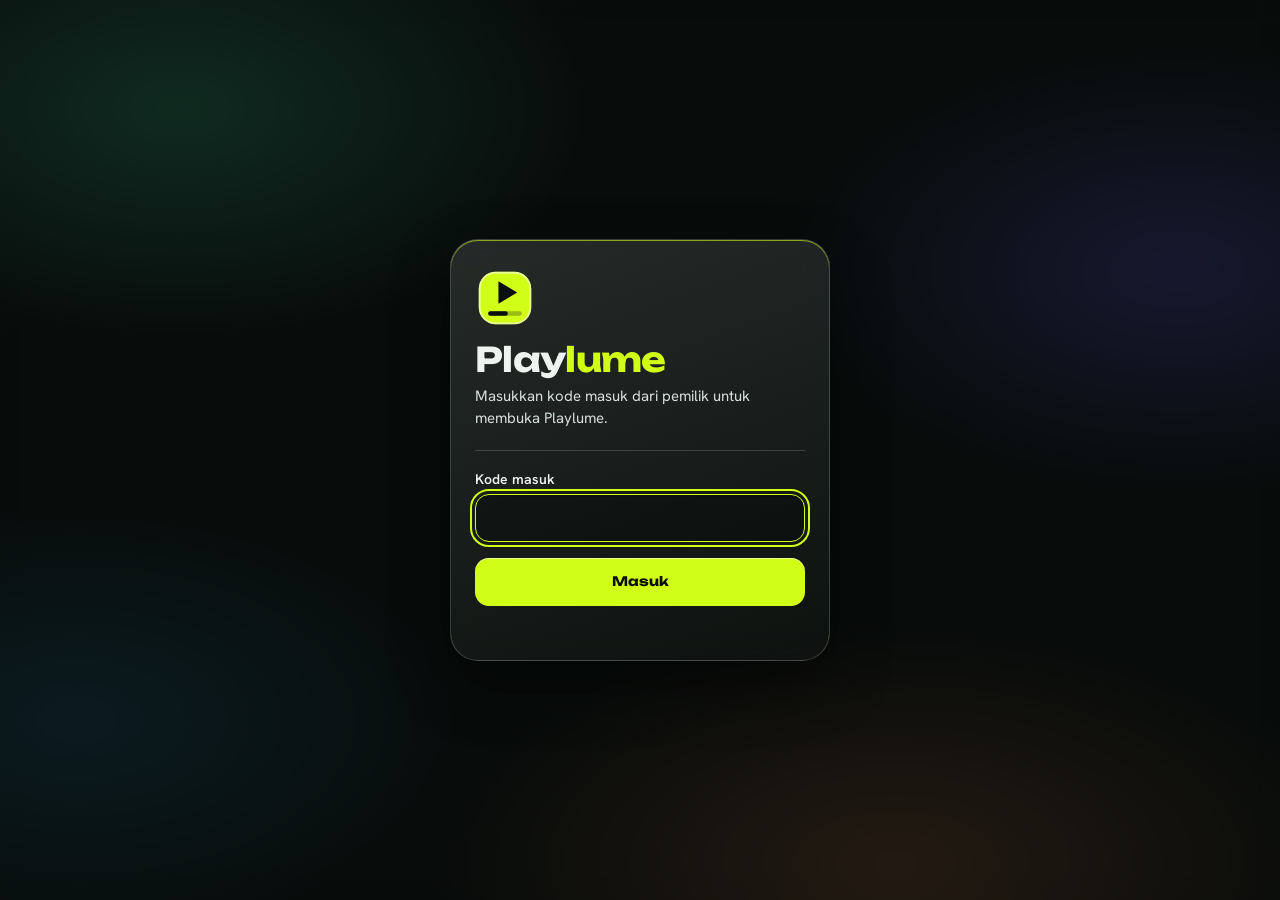
==== commit 0f35a2e8: "Update dari Zip ke GitHub" ====
--- a/Main/play.html
+++ b/Main/play.html
@@ -2,61 +2,57 @@
 <html lang="id">
 <head>
 <meta charset="UTF-8">
-<meta name="viewport" content="width=device-width, initial-scale=1.0">
-<title>Memuat game...</title>
+<meta name="viewport" content="width=device-width, initial-scale=1">
+<title>Memuat game | Playlume</title>
+<meta name="theme-color" content="#080c0b">
 <link rel="icon" type="image/svg+xml" href="logo.svg">
-<meta name="theme-color" content="#070912">
 <link rel="preconnect" href="https://fonts.googleapis.com">
 <link rel="preconnect" href="https://fonts.gstatic.com" crossorigin>
-<link href="https://fonts.googleapis.com/css2?family=Plus+Jakarta+Sans:wght@500;600;700;800&display=swap" rel="stylesheet">
+<link href="https://fonts.googleapis.com/css2?family=Hanken+Grotesk:wght@400;500;600;700&family=Unbounded:wght@600;700&display=swap" rel="stylesheet">
 <link rel="stylesheet" href="style.css">
 </head>
 <body class="player-body">
 
-<div class="player-bar">
-  <a href="index.html" class="player-btn" id="backBtn">
-    <svg width="16" height="16" viewBox="0 0 24 24" fill="none" stroke="currentColor" stroke-width="2.5" stroke-linecap="round" stroke-linejoin="round"><path d="m15 18-6-6 6-6"/></svg>
+<header class="player-bar">
+  <a href="index.html" class="player-btn" id="backBtn" aria-label="Kembali ke daftar game">
+    <svg width="16" height="16" viewBox="0 0 24 24" fill="none" stroke="currentColor" stroke-width="3" stroke-linecap="square" aria-hidden="true"><path d="M15 5 8 12l7 7"/></svg>
     <span>Kembali</span>
   </a>
 
-  <div class="player-title" id="playerTitle">Memuat...</div>
+  <h1 class="player-title" id="playerTitle">Memuat...</h1>
 
-  <button class="player-btn" id="fullscreenBtn" title="Layar Penuh">
-    <svg id="fsIcon" width="16" height="16" viewBox="0 0 24 24" fill="none" stroke="currentColor" stroke-width="2.5" stroke-linecap="round" stroke-linejoin="round">
-      <path d="M8 3H5a2 2 0 0 0-2 2v3"/>
-      <path d="M21 8V5a2 2 0 0 0-2-2h-3"/>
-      <path d="M3 16v3a2 2 0 0 0 2 2h3"/>
-      <path d="M16 21h3a2 2 0 0 0 2-2v-3"/>
+  <button type="button" class="player-btn" id="fullscreenBtn" aria-label="Layar penuh">
+    <svg id="fsIcon" width="16" height="16" viewBox="0 0 24 24" fill="none" stroke="currentColor" stroke-width="3" stroke-linecap="square" aria-hidden="true">
+      <path d="M8 3H3v5"/>
+      <path d="M21 8V3h-5"/>
+      <path d="M3 16v5h5"/>
+      <path d="M16 21h5v-5"/>
     </svg>
-    <span>Layar Penuh</span>
+    <span>Layar penuh</span>
   </button>
 
-  <a id="openNewTab" class="player-btn" target="_blank" rel="noopener">
-    <svg width="16" height="16" viewBox="0 0 24 24" fill="none" stroke="currentColor" stroke-width="2.5" stroke-linecap="round" stroke-linejoin="round"><path d="M18 13v6a2 2 0 0 1-2 2H5a2 2 0 0 1-2-2V8a2 2 0 0 1 2-2h6"/><polyline points="15 3 21 3 21 9"/><line x1="10" y1="14" x2="21" y2="3"/></svg>
-    <span>Tab Baru</span>
+  <a id="openNewTab" class="player-btn" target="_blank" rel="noopener" aria-label="Buka game di tab baru">
+    <svg width="16" height="16" viewBox="0 0 24 24" fill="none" stroke="currentColor" stroke-width="3" stroke-linecap="square" aria-hidden="true"><path d="M10 5H4v15h15v-6"/><path d="M14 4h6v6"/><path d="M20 4 11 13"/></svg>
+    <span>Tab baru</span>
   </a>
-</div>
+</header>
 
-<div class="player-wrap" id="playerWrap">
-  <div id="loading" class="player-loading">
-    <div class="spinner"></div>
-    <p>Memuat game...</p>
-    <small>Jika tidak muncul dalam 6 detik, akan ada tombol alternatif.</small>
+<main class="player-wrap" id="playerWrap">
+  <div id="loading" class="player-loading" role="status">
+    <div class="spinner" aria-hidden="true"></div>
+    <p>Memuat game</p>
+    <small>Kalau belum muncul setelah 6 detik, tombol untuk membukanya di tab baru akan tampil.</small>
   </div>
 
-  <iframe id="gameFrame" class="game-frame hidden" allowfullscreen
+  <iframe id="gameFrame" class="game-frame hidden" title="Game" width="1280" height="720" allowfullscreen
     allow="autoplay; fullscreen; gamepad; microphone; camera; clipboard-write"></iframe>
 
   <div id="fallback" class="player-fallback hidden">
-    <div class="fallback-icon">🚫</div>
-    <h2>Game tidak bisa di-embed</h2>
-    <p>Situs ini melarang dijalankan di dalam website lain (proteksi <code>X-Frame-Options</code>).</p>
-    <a id="fallbackBtn" class="fallback-btn" target="_blank" rel="noopener">
-      Buka di Tab Baru
-      <svg width="16" height="16" viewBox="0 0 24 24" fill="none" stroke="currentColor" stroke-width="2.5" stroke-linecap="round" stroke-linejoin="round"><path d="M18 13v6a2 2 0 0 1-2 2H5a2 2 0 0 1-2-2V8a2 2 0 0 1 2-2h6"/><polyline points="15 3 21 3 21 9"/><line x1="10" y1="14" x2="21" y2="3"/></svg>
-    </a>
+    <h2>Game ini tidak bisa dibuka di sini</h2>
+    <p>Situs aslinya melarang dijalankan di dalam website lain (proteksi <code>X-Frame-Options</code>).</p>
+    <a id="fallbackBtn" class="fallback-btn" target="_blank" rel="noopener">Buka di tab baru</a>
   </div>
-</div>
+</main>
 
 <script src="script.js"></script>
 </body>
--- a/Main/style.css
+++ b/Main/style.css
@@ -1,1711 +1,656 @@
+/*
+  Playlume
+  Arah: liquid glass gelap, dihaluskan. Dial: ENERGY 2 / RHYTHM 2 / MOTION 2.
+
+  Kaca (blur) hanya dipakai di lapisan yang melayang di atas isi: top bar,
+  dock bawah, kartu kode masuk, dan bar player. Kartu game dan panel
+  pengaturan memakai isi tembus pandang tanpa blur, supaya ringan di HP.
+
+  Warna: hitam kehijauan sebagai dasar, satu aksen lime (warna asli web ini).
+  Latar adalah bercak warna statis di balik kaca; warnanya bisa diganti di
+  Pengaturan. Tidak ada animasi latar.
+
+  Motif: tepi lime tipis di sisi atas lapisan kaca, seperti cahaya yang
+  mengenai pinggir kaca.
+
+  Huruf: Unbounded (lebar dan membulat, selaras dengan kaca dan nuansa game)
+  hanya untuk nama dan judul. Hanken Grotesk untuk teks karena terbaca di HP.
+*/
+
 :root {
-  --bg: #0a0b0d;
-  --surface: #14161a;
-  --surface-hi: #1a1d22;
-  --border: rgba(255,255,255,0.07);
-  --border-hi: rgba(255,255,255,0.14);
-  --accent: #6ee7ff;
-  --accent-glow: rgba(110,231,255,0.35);
-  --text: #f5f5f7;
-  --muted: #8b8f99;
-  --danger: #ff5c5c;
-  --radius: 14px;
-  --radius-sm: 10px;
-}
-
-* { box-sizing: border-box; margin: 0; padding: 0; }
-html { scroll-behavior: smooth; }
+  --bg: #080c0b;
+  --text: #eef3ef;
+  --muted: #d6e0db;
+  --accent: #d1fe17;
+  --on-accent: #0a0e0d;
+  --danger: #ffb2a6;
+  --ok: #86e5a7;
+
+  --fill: rgba(255, 255, 255, 0.07);
+  --fill-strong: rgba(255, 255, 255, 0.13);
+  --edge: rgba(255, 255, 255, 0.17);
+  --lume: rgba(209, 254, 23, 0.6);
+  --glass: linear-gradient(160deg, rgba(255, 255, 255, 0.13), rgba(255, 255, 255, 0.03)), rgba(6, 10, 9, 0.42);
+  --panel: linear-gradient(165deg, rgba(255, 255, 255, 0.09), rgba(255, 255, 255, 0.02)), rgba(6, 10, 9, 0.42);
+  --blur: blur(22px) saturate(160%);
+
+  --r-panel: 28px;
+  --r-card: 22px;
+  --r-ctl: 14px;
+  --r-tag: 8px;
+
+  --display: "Unbounded", "Arial Black", system-ui, sans-serif;
+  --body: "Hanken Grotesk", system-ui, -apple-system, "Segoe UI", Roboto, sans-serif;
+
+  --o1: 46, 160, 120;
+  --o2: 88, 86, 214;
+  --o3: 222, 122, 72;
+  --o4: 30, 110, 150;
+}
+
+*, *::before, *::after { box-sizing: border-box; margin: 0; padding: 0; }
+
+html { -webkit-text-size-adjust: 100%; }
 
 body {
-  font-family: -apple-system, BlinkMacSystemFont, "Segoe UI", Inter, Roboto, sans-serif;
+  min-height: 100vh;
+  font: 400 16px/1.45 var(--body);
+  color: var(--text);
   background: var(--bg);
+}
+
+/* bercak warna di balik kaca; statis, tanpa blur filter */
+body::before {
+  content: "";
+  position: fixed;
+  inset: 0;
+  z-index: -2;
+  pointer-events: none;
+  background:
+    radial-gradient(48% 38% at 14% 12%, rgba(var(--o1), 0.42), transparent 70%),
+    radial-gradient(44% 36% at 92% 30%, rgba(var(--o2), 0.36), transparent 70%),
+    radial-gradient(52% 38% at 70% 96%, rgba(var(--o3), 0.26), transparent 70%),
+    radial-gradient(46% 36% at 6% 80%, rgba(var(--o4), 0.32), transparent 70%);
+}
+
+img { display: block; max-width: 100%; }
+button, input, select { font: inherit; color: inherit; }
+a { color: inherit; }
+
+.hidden { display: none !important; }
+
+.sr-only {
+  position: absolute;
+  width: 1px;
+  height: 1px;
+  overflow: hidden;
+  clip: rect(0 0 0 0);
+  white-space: nowrap;
+}
+
+a[href], button, select, label[for], input[type="checkbox"], input[type="color"], input[type="file"] { cursor: pointer; }
+button:disabled { cursor: not-allowed; opacity: 0.55; }
+
+:focus-visible {
+  outline: 2px solid var(--accent);
+  outline-offset: 3px;
+}
+
+/* gambar latar dari galeri */
+body.has-bg-image::after {
+  content: "";
+  position: fixed;
+  inset: 0;
+  z-index: -1;
+  pointer-events: none;
+  background: linear-gradient(rgba(8, 12, 11, 0.62), rgba(8, 12, 11, 0.78)), var(--bg-image) center / cover no-repeat;
+}
+body.has-bg-image::before { opacity: 0; }
+
+/* ---------- tombol ---------- */
+#gateBtn, #authBtn, #banCheck, #saveProfile, .btn, .set-btn, .fallback-btn {
+  display: inline-flex;
+  align-items: center;
+  justify-content: center;
+  gap: 8px;
+  min-height: 48px;
+  padding: 0 22px;
+  font: 700 13px/1 var(--display);
+  text-decoration: none;
+  text-align: center;
+  color: var(--on-accent);
+  background: var(--accent);
+  border: 0;
+  border-radius: var(--r-ctl);
+  box-shadow: inset 0 1px 0 rgba(255, 255, 255, 0.55);
+  transition: transform 140ms, filter 140ms;
+}
+#gateBtn:hover, #authBtn:hover, #banCheck:hover, #saveProfile:hover, .btn:hover, .set-btn:hover, .fallback-btn:hover { filter: brightness(1.07); }
+#gateBtn:active, #authBtn:active, #banCheck:active, #saveProfile:active, .btn:active, .set-btn:active, .fallback-btn:active { transform: scale(0.97); }
+#gateBtn, #authBtn, #banCheck { width: 100%; margin-top: 16px; }
+
+/* tombol sekunder: kaca tipis */
+.more-btn, .set-btn.small, .set-btn.file-btn, .text-btn {
+  min-height: 44px;
+  padding: 0 18px;
+  font: 700 13px/1 var(--body);
   color: var(--text);
-  min-height: 100vh;
-  -webkit-font-smoothing: antialiased;
-  overflow-x: hidden;
-}
-
-.hidden { display: none !important; }
-
-/* ===== GATE ===== */
+  background: var(--fill);
+  border: 1px solid var(--edge);
+  border-radius: var(--r-ctl);
+  box-shadow: inset 0 1px 0 rgba(255, 255, 255, 0.14);
+  transition: background 140ms, transform 140ms;
+}
+.more-btn:hover, .set-btn.small:hover, .set-btn.file-btn:hover, .text-btn:hover { background: var(--fill-strong); filter: none; }
+.more-btn:active, .set-btn.small:active, .set-btn.file-btn:active, .text-btn:active { transform: scale(0.97); }
+.more-btn { display: flex; align-items: center; justify-content: center; width: 100%; max-width: 420px; margin: 24px auto 0; }
+.set-btn.small, .set-btn.file-btn { display: inline-flex; align-items: center; justify-content: center; }
+.set-btn.danger { color: #2a0a05; background: var(--danger); }
+
+/* ---------- formulir ---------- */
+label { display: block; margin: 16px 0 6px; font: 600 14px/1.2 var(--body); }
+input[type="text"], input[type="password"], .auth-in, .set-in {
+  display: block;
+  width: 100%;
+  min-height: 48px;
+  padding: 0 14px;
+  font-size: 17px;
+  color: var(--text);
+  background: rgba(0, 0, 0, 0.3);
+  border: 1px solid var(--edge);
+  border-radius: var(--r-ctl);
+  box-shadow: inset 0 1px 2px rgba(0, 0, 0, 0.3);
+}
+input[type="text"]:focus, input[type="password"]:focus, .auth-in:focus, .set-in:focus { border-color: var(--accent); }
+input::placeholder { color: var(--muted); opacity: 1; }
+.err, .ban-msg, .chat-err, .set-msg { min-height: 20px; margin-top: 10px; font-size: 14px; font-weight: 600; color: var(--danger); }
+.set-msg.ok { color: var(--ok); }
+
+/* ---------- layar penuh: kode masuk, login, diblokir ---------- */
 .screen {
   position: fixed;
   inset: 0;
+  z-index: 100;
   display: grid;
   place-items: center;
-  padding: 20px;
-  z-index: 100;
-  background:
-    radial-gradient(ellipse 60% 50% at 50% 0%, rgba(110,231,255,0.10), transparent 60%),
-    radial-gradient(ellipse 80% 60% at 50% 100%, rgba(110,231,255,0.05), transparent 60%),
-    var(--bg);
-  animation: fadeIn 0.4s ease;
-}
-
-@keyframes fadeIn { from { opacity: 0; } to { opacity: 1; } }
+  padding: 18px;
+  overflow-y: auto;
+  background: rgba(8, 12, 11, 0.5);
+  -webkit-backdrop-filter: blur(12px);
+  backdrop-filter: blur(12px);
+}
 
 .gate-card {
+  position: relative;
   width: 100%;
-  max-width: 360px;
-  background: rgba(20,22,26,0.85);
-  backdrop-filter: blur(20px);
-  -webkit-backdrop-filter: blur(20px);
-  border: 1px solid var(--border-hi);
-  border-radius: 22px;
-  padding: 32px 28px;
-  box-shadow: 0 30px 80px rgba(0,0,0,0.6), inset 0 1px 0 rgba(255,255,255,0.06);
-}
-
-.gate-logo {
-  display: grid;
-  place-items: center;
-  width: 58px;
-  height: 58px;
-  margin: 0 auto 22px;
-  background: var(--accent);
-  color: #101216;
-  border-radius: 18px;
-  font-size: 28px;
-  box-shadow: 0 0 40px var(--accent-glow);
-  animation: logoPulse 3s ease-in-out infinite;
-}
-
-@keyframes logoPulse {
-  0%, 100% { box-shadow: 0 0 40px var(--accent-glow); }
-  50%      { box-shadow: 0 0 70px var(--accent-glow); }
-}
-
-#gatePw {
-  width: 100%;
-  padding: 14px 16px;
-  font-size: 15px;
-  background: var(--bg);
-  border: 1px solid var(--border-hi);
-  border-radius: 12px;
-  color: var(--text);
-  outline: none;
-  font-family: inherit;
-  margin-bottom: 10px;
-  text-align: center;
-  letter-spacing: 0.15em;
-  transition: border-color 0.15s, box-shadow 0.15s;
-}
-
-#gatePw::placeholder { color: var(--muted); }
-#gatePw:focus { border-color: var(--accent); box-shadow: 0 0 0 4px rgba(110,231,255,0.12); }
-
-#gateBtn {
-  width: 100%;
-  padding: 15px;
-  font-size: 14px;
-  font-weight: 800;
-  letter-spacing: 0.2em;
-  text-transform: uppercase;
-  background: var(--accent);
-  color: #101216;
-  border: none;
-  border-radius: 12px;
-  cursor: pointer;
-  font-family: inherit;
-  box-shadow: 0 0 30px rgba(110,231,255,0.25);
-  transition: transform 0.1s, background 0.15s;
-}
-
-#gateBtn:hover { background: #4fd6f0; }
-#gateBtn:active { transform: scale(0.98); }
-
-.err {
-  color: var(--danger);
-  font-size: 13px;
-  margin-top: 14px;
-  min-height: 18px;
-  font-weight: 600;
-  text-align: center;
-}
-
-@keyframes shake {
-  10%, 90% { transform: translateX(-2px); }
-  20%, 80% { transform: translateX(4px); }
-  30%, 50%, 70% { transform: translateX(-6px); }
-  40%, 60% { transform: translateX(6px); }
-}
-.shake { animation: shake 0.4s; }
-
-/* ===== VERIFIKASI OVERLAY ===== */
+  max-width: 380px;
+  padding: 28px 24px 24px;
+  background: var(--glass);
+  -webkit-backdrop-filter: var(--blur);
+  backdrop-filter: var(--blur);
+  border: 1px solid var(--edge);
+  border-radius: var(--r-panel);
+  box-shadow: inset 0 1px 0 var(--lume), 0 24px 60px rgba(0, 0, 0, 0.45);
+}
+.gate-card label:first-of-type { margin-top: 0; }
+.gate-logo { width: 60px; height: 60px; margin-bottom: 14px; }
+.wordmark { font: 700 34px/1 var(--display); letter-spacing: -0.02em; }
+.wordmark span, .brand-name span { color: var(--accent); }
+.gate-sub { margin-top: 10px; font-size: 15px; color: var(--muted); }
+.tear { margin: 20px 0; border: 0; border-top: 1px solid var(--edge); }
+
+.auth-tabs { display: flex; gap: 4px; margin: 0 0 18px; padding: 4px; background: rgba(0, 0, 0, 0.3); border: 1px solid var(--edge); border-radius: var(--r-ctl); }
+.auth-tabs button {
+  flex: 1;
+  min-height: 44px;
+  font: 700 13px/1 var(--display);
+  color: var(--muted);
+  background: transparent;
+  border: 0;
+  border-radius: 10px;
+  transition: background 140ms, color 140ms;
+}
+.auth-tabs button:hover { color: var(--text); }
+.auth-tabs button.active { color: var(--on-accent); background: var(--accent); }
+.auth-in { margin-bottom: 4px; }
+
+.ban-card { box-shadow: inset 0 1px 0 rgba(255, 141, 125, 0.7), 0 24px 60px rgba(0, 0, 0, 0.45); }
+.ban-screen { background: rgba(40, 8, 4, 0.55); }
+.ban-stamp {
+  display: inline-block;
+  padding: 6px 12px;
+  font: 700 12px/1 var(--display);
+  color: #2a0a05;
+  background: var(--danger);
+  border-radius: var(--r-tag);
+}
+.ban-title { margin-top: 16px; font: 700 22px/1.2 var(--display); letter-spacing: -0.01em; }
+.ban-sub { margin-top: 8px; font-size: 15px; color: var(--muted); }
+.ban-info div { padding: 10px 0; border-bottom: 1px solid var(--edge); }
+.ban-info div:last-child { border-bottom: 0; }
+.ban-info dt { font-size: 13px; font-weight: 600; color: var(--muted); }
+.ban-info dd { margin-top: 2px; font-size: 20px; font-weight: 700; word-break: break-word; }
+
 .verif-overlay {
   position: fixed;
   inset: 0;
   z-index: 999;
   display: grid;
   place-items: center;
-  background: rgba(0, 0, 0, 0.75);
-  backdrop-filter: blur(8px);
-  -webkit-backdrop-filter: blur(8px);
-  animation: fadeIn 0.3s ease;
-}
-
-.verif-img {
-  max-width: 80vw;
-  max-height: 80vh;
-  border-radius: 12px;
-  box-shadow: 0 0 40px rgba(110, 231, 255, 0.4), 0 0 80px rgba(110, 231, 255, 0.2);
-  animation: popIn 0.3s cubic-bezier(0.34, 1.56, 0.64, 1);
-}
-
-@keyframes popIn {
-  from { transform: scale(0.5); opacity: 0; }
-  to   { transform: scale(1); opacity: 1; }
-}
-
-/* ===== APP ===== */
-#app {
-  min-height: 100vh;
-  display: flex;
-  flex-direction: column;
-  animation: fadeIn 0.3s ease;
-}
-
+  background: rgba(0, 0, 0, 0.78);
+}
+.verif-img { max-width: 80vw; max-height: 80vh; border-radius: var(--r-card); }
+
+.shake { animation: shake 0.35s; }
+@keyframes shake {
+  20%, 60% { transform: translateX(-8px); }
+  40%, 80% { transform: translateX(8px); }
+}
+
+/* ---------- aplikasi: top bar kaca melayang ---------- */
 .topbar {
   position: sticky;
-  top: 0;
+  top: 10px;
   z-index: 50;
   display: flex;
+  flex-wrap: wrap;
   align-items: center;
-  gap: 16px;
-  padding: 14px 24px;
-  background: rgba(10,11,13,0.75);
-  backdrop-filter: blur(16px);
-  -webkit-backdrop-filter: blur(16px);
-  border-bottom: 1px solid var(--border);
-}
-
-.brand { display: flex; align-items: center; gap: 10px; }
-
-.brand-icon {
-  display: grid;
+  gap: 10px 12px;
+  margin: 10px 10px 0;
+  padding: 10px 12px;
+  background: var(--glass);
+  -webkit-backdrop-filter: var(--blur);
+  backdrop-filter: var(--blur);
+  border: 1px solid var(--edge);
+  border-radius: 24px;
+  box-shadow: inset 0 1px 0 var(--lume), 0 10px 30px rgba(0, 0, 0, 0.3);
+}
+.brand { display: flex; align-items: center; gap: 10px; margin-right: auto; }
+.brand-icon { width: 36px; height: 36px; }
+.brand-name { font: 700 19px/1 var(--display); letter-spacing: -0.02em; }
+
+.search-wrap {
+  display: flex;
+  align-items: center;
+  order: 3;
+  flex-basis: 100%;
+  background: rgba(0, 0, 0, 0.3);
+  border: 1px solid var(--edge);
+  border-radius: var(--r-ctl);
+}
+.search-wrap label { margin: 0; padding: 0 0 0 14px; font: 700 13px/1 var(--body); color: var(--muted); }
+.search-wrap input { flex: 1; min-width: 0; border: 0; background: transparent; box-shadow: none; }
+.search-wrap:focus-within { border-color: var(--accent); }
+.search-wrap input:focus-visible { outline: none; }
+
+.user-chip {
+  display: flex;
+  align-items: center;
+  gap: 8px;
+  min-height: 44px;
+  padding: 0 14px 0 5px;
+  font: 700 14px/1 var(--body);
+  background: var(--fill);
+  border: 1px solid var(--edge);
+  border-radius: 999px;
+  transition: background 140ms;
+}
+.user-chip:hover { background: var(--fill-strong); }
+.user-chip:active { transform: scale(0.97); }
+
+.ava {
+  display: inline-grid;
   place-items: center;
+  flex: none;
   width: 36px;
   height: 36px;
-  background: var(--accent);
-  color: #101216;
-  border-radius: 10px;
-  font-size: 18px;
-  box-shadow: 0 0 24px var(--accent-glow);
-}
-
-.brand-name { font-weight: 800; font-size: 16px; }
-
-.search-wrap {
-  flex: 1;
-  position: relative;
-  max-width: 560px;
-  margin: 0 auto;
-}
-
-.search-icon {
-  position: absolute;
-  left: 14px;
-  top: 50%;
-  transform: translateY(-50%);
-  color: var(--muted);
-  pointer-events: none;
-  z-index: 2;
-}
-
-#search {
-  width: 100%;
-  padding: 11px 14px 11px 42px;
-  font-size: 14px;
-  background: var(--surface);
-  border: 1px solid var(--border);
-  border-radius: var(--radius-sm);
+  font-size: 19px;
+  line-height: 1;
+  color: #0a0e0d;
+  border-radius: 50%;
+  border: 2px solid rgba(255, 255, 255, 0.5);
+}
+.ava.sm { width: 32px; height: 32px; font-size: 17px; border-width: 1.5px; }
+.ava.big { width: 72px; height: 72px; font-size: 38px; border-width: 2px; }
+
+/* ---------- konten ---------- */
+#app main { max-width: 1100px; margin: 0 auto; padding: 18px 12px 112px; }
+
+.section-head { display: flex; align-items: flex-end; justify-content: space-between; gap: 12px; margin-bottom: 18px; }
+.section-head h2 { font: 700 26px/1.1 var(--display); letter-spacing: -0.02em; }
+
+.meta { margin-bottom: 12px; }
+#count { font-size: 14px; font-weight: 600; color: var(--muted); }
+
+/* kategori: satu baris yang digeser ke samping, aktif berwarna lime */
+.chips { display: flex; gap: 8px; margin-bottom: 18px; padding-bottom: 8px; overflow-x: auto; }
+.chip {
+  flex: none;
+  min-height: 44px;
+  padding: 0 16px;
+  font: 600 14px/1 var(--body);
   color: var(--text);
-  outline: none;
-  font-family: inherit;
-  caret-color: var(--accent);
-  transition: border-color 0.15s, background 0.15s;
-}
-
-#search::placeholder { color: var(--muted); opacity: 1; }
-#search:focus { border-color: var(--accent); background: var(--surface-hi); box-shadow: 0 0 0 4px rgba(110,231,255,0.10); }
-
-main {
-  flex: 1;
-  padding: 24px;
-  max-width: 1500px;
-  width: 100%;
-  margin: 0 auto;
-}
-
-.meta {
-  margin-bottom: 16px;
-  color: var(--muted);
-  font-size: 13px;
-  font-weight: 500;
-}
-
-.history-section { margin-bottom: 32px; }
-
-.section-head {
-  display: flex;
-  justify-content: space-between;
-  align-items: center;
-  margin-bottom: 14px;
-}
-
-.section-head h2 { font-size: 16px; font-weight: 800; }
-
-.text-btn {
-  background: none;
-  border: none;
-  color: var(--muted);
-  font-size: 12px;
-  font-weight: 600;
-  cursor: pointer;
-  padding: 6px 10px;
-  border-radius: 8px;
-  font-family: inherit;
-  transition: color 0.15s, background 0.15s;
-}
-
-.text-btn:hover { color: var(--danger); background: rgba(255,92,92,0.1); }
-
-.history-row {
-  display: flex;
-  gap: 12px;
-  overflow-x: auto;
-  padding-bottom: 4px;
-}
-
-.history-row::-webkit-scrollbar { height: 6px; }
-.history-row::-webkit-scrollbar-thumb { background: #2a2d33; border-radius: 3px; }
-
-.history-card {
-  flex-shrink: 0;
-  width: 140px;
-  display: flex;
-  flex-direction: column;
-  gap: 8px;
-  text-decoration: none;
-  color: var(--text);
-  transition: transform 0.15s;
-}
-
-.history-card:hover { transform: translateY(-2px); }
-
-.history-thumb {
-  width: 100%;
-  aspect-ratio: 16 / 10;
-  background: linear-gradient(135deg, #1c1f24, #0f1114);
-  border-radius: 10px;
-  overflow: hidden;
-  border: 1px solid var(--border);
-}
-
-.history-thumb img { width: 100%; height: 100%; object-fit: cover; display: block; }
-
-.history-card span {
-  font-size: 12px;
-  font-weight: 600;
-  line-height: 1.3;
-  display: -webkit-box;
-  -webkit-line-clamp: 2;
-  -webkit-box-orient: vertical;
-  overflow: hidden;
-}
-
-.chips {
-  display: flex;
-  flex-wrap: wrap;
-  gap: 7px;
-  margin-bottom: 24px;
-  padding: 14px;
-  background: linear-gradient(180deg, rgba(20,22,26,0.7), rgba(20,22,26,0.4));
-  border: 1px solid var(--border);
-  border-radius: 16px;
-}
-
-.chip {
-  --chip-color: var(--muted);
-  position: relative;
-  padding: 7px 13px;
-  border-radius: 10px;
-  border: 1px solid transparent;
-  background: rgba(255,255,255,0.03);
-  color: var(--muted);
-  font-size: 12.5px;
-  font-weight: 600;
-  cursor: pointer;
-  white-space: nowrap;
-  display: inline-flex;
-  align-items: center;
-  gap: 7px;
-  font-family: inherit;
-  transition: all 0.18s cubic-bezier(0.4, 0, 0.2, 1);
-}
-
-.chip::before {
-  content: '';
-  width: 6px;
-  height: 6px;
-  border-radius: 50%;
-  background: var(--chip-color);
-  flex-shrink: 0;
-}
-
-.chip:hover {
-  background: rgba(255,255,255,0.06);
-  border-color: var(--chip-color);
-  color: var(--text);
-  transform: translateY(-1px);
-}
-
-.chip.active {
-  background: var(--chip-color);
-  color: #101216;
-  border-color: var(--chip-color);
-  box-shadow: 0 4px 16px -4px var(--chip-color);
-  transform: translateY(-1px);
-}
-
-.chip.active::before { background: #101216; }
-
-.chip .cnt {
-  font-size: 10.5px;
-  font-weight: 800;
-  padding: 1px 6px;
-  border-radius: 6px;
-  background: rgba(255,255,255,0.06);
-  color: inherit;
-  opacity: 0.75;
-  min-width: 22px;
-  text-align: center;
-}
-
-.chip.active .cnt { background: rgba(0,0,0,0.22); opacity: 0.95; }
-
-.chip[data-cat="All"]      { --chip-color: #6ee7ff; }
-.chip[data-cat="Shooter"]  { --chip-color: #ff5252; }
-.chip[data-cat="Action"]   { --chip-color: #ff8c32; }
-.chip[data-cat="Retro"]    { --chip-color: #a050ff; }
-.chip[data-cat="Sandbox"]  { --chip-color: #3cc878; }
-.chip[data-cat="RPG"]      { --chip-color: #508cff; }
-.chip[data-cat="Strategy"] { --chip-color: #00b4b4; }
-.chip[data-cat="Puzzle"]   { --chip-color: #f0c828; }
-.chip[data-cat="Casual"]   { --chip-color: #ff78be; }
-.chip[data-cat="Horror"]   { --chip-color: #e63946; }
-.chip[data-cat="Racing"]   { --chip-color: #00bedc; }
-.chip[data-cat="Sports"]   { --chip-color: #aadc28; }
-.chip[data-cat="Adventure"]{ --chip-color: #b45adc; }
-.chip[data-cat="PC"]       { --chip-color: #4ecdc4; }
-.chip[data-cat="Neo Geo"]  { --chip-color: #ff6b6b; }
-.chip[data-cat="Capcom"]   { --chip-color: #ffe66d; }
-.chip[data-cat="Arcade"]   { --chip-color: #a06cd5; }
-
+  background: var(--fill);
+  border: 1px solid var(--edge);
+  border-radius: 12px;
+  transition: background 140ms, color 140ms;
+}
+.chip:hover { background: var(--fill-strong); }
+.chip.active { color: var(--on-accent); background: var(--accent); border-color: transparent; }
+.chip .cnt { margin-left: 6px; font-size: 12px; font-weight: 700; opacity: 0.75; }
+
+/* ---------- daftar game ---------- */
 .grid {
   display: grid;
-  grid-template-columns: repeat(auto-fill, minmax(230px, 1fr));
-  gap: 16px;
+  grid-template-columns: repeat(2, 1fr);
+  grid-auto-flow: dense;
+  gap: 12px;
 }
 
 .card {
   position: relative;
   display: flex;
   flex-direction: column;
-  background: var(--surface);
-  border: 1px solid var(--border);
-  border-radius: var(--radius);
   overflow: hidden;
-  color: inherit;
-  transition: transform 0.2s, border-color 0.2s, box-shadow 0.2s;
-}
-
-.card:hover {
-  transform: translateY(-4px);
-  border-color: var(--border-hi);
-  box-shadow: 0 12px 30px rgba(0,0,0,0.5), 0 0 0 1px rgba(110,231,255,0.3);
-}
-
-.card-link {
-  display: flex;
-  flex-direction: column;
-  text-decoration: none;
-  color: inherit;
-  width: 100%;
-  height: 100%;
-}
-
-.card-thumb {
-  position: relative;
-  aspect-ratio: 16 / 10;
-  background: linear-gradient(135deg, #1c1f24, #0f1114);
-  overflow: hidden;
-}
-
-.card-thumb img {
-  width: 100%;
-  height: 100%;
-  object-fit: cover;
-  display: block;
-  transition: transform 0.4s, opacity 0.3s;
-  opacity: 0;
-}
-
-.card-thumb img.loaded { opacity: 1; }
-.card:hover .card-thumb img { transform: scale(1.06); }
-
+  background: var(--panel);
+  border: 1px solid var(--edge);
+  border-radius: var(--r-card);
+  box-shadow: inset 0 1px 0 rgba(255, 255, 255, 0.14);
+  transition: transform 160ms, border-color 160ms;
+}
+.card:hover { transform: translateY(-3px); border-color: var(--lume); }
+
+/* tiap kartu kesembilan melebar: titik jeda di tengah deretan */
+.grid > .card:nth-child(9n + 1) { grid-column: 1 / -1; }
+.grid > .card:nth-child(9n + 1) .card-thumb { aspect-ratio: 16 / 8; }
+.grid > .card:nth-child(9n + 1) .card-title { font-size: 17px; }
+
+.card-link { display: flex; flex: 1; flex-direction: column; text-decoration: none; }
+.card-thumb { position: relative; aspect-ratio: 4 / 3; overflow: hidden; background: rgba(255, 255, 255, 0.05); }
 .card-thumb .initial {
   position: absolute;
   inset: 0;
   display: grid;
   place-items: center;
-  font-size: 40px;
-  font-weight: 800;
-  color: rgba(110,231,255,0.25);
-}
-
-.card-cat {
-  position: absolute;
-  top: 8px;
-  left: 8px;
-  z-index: 2;
-  padding: 3px 7px;
-  font-size: 8.5px;
-  font-weight: 900;
-  text-transform: uppercase;
-  letter-spacing: 0.08em;
-  border-radius: 5px;
-  color: #fff;
-  background: rgba(0,0,0,0.7);
-  border: 1px solid rgba(255,255,255,0.15);
-  line-height: 1;
-  pointer-events: none;
-}
-
-.card-cat[data-cat="Shooter"]   { background: rgba(255,82,82,0.9); }
-.card-cat[data-cat="Action"]    { background: rgba(255,140,50,0.9); }
-.card-cat[data-cat="Retro"]     { background: rgba(160,80,255,0.9); }
-.card-cat[data-cat="Sandbox"]   { background: rgba(60,200,120,0.9); }
-.card-cat[data-cat="RPG"]       { background: rgba(80,140,255,0.9); }
-.card-cat[data-cat="Strategy"]  { background: rgba(0,180,180,0.9); }
-.card-cat[data-cat="Puzzle"]    { background: rgba(240,200,40,0.95); color: #1a1400; }
-.card-cat[data-cat="Casual"]    { background: rgba(255,120,190,0.9); }
-.card-cat[data-cat="Horror"]    { background: rgba(140,20,20,0.95); }
-.card-cat[data-cat="Racing"]    { background: rgba(0,190,220,0.9); }
-.card-cat[data-cat="Sports"]    { background: rgba(170,220,40,0.95); color: #131517; }
-.card-cat[data-cat="Adventure"] { background: rgba(180,90,220,0.9); }
-.card-cat[data-cat="PC"]        { background: rgba(78,205,196,0.9); }
-.card-cat[data-cat="Neo Geo"]   { background: rgba(255,107,107,0.9); }
-.card-cat[data-cat="Capcom"]    { background: rgba(255,230,109,0.95); color: #1a1400; }
-.card-cat[data-cat="Arcade"]    { background: rgba(160,108,213,0.9); }
-
-.card-open-tab {
-  position: absolute;
-  top: 8px;
-  right: 8px;
-  z-index: 3;
-  width: 32px;
-  height: 32px;
-  display: grid;
-  place-items: center;
-  background: rgba(0,0,0,0.7);
-  backdrop-filter: blur(8px);
-  -webkit-backdrop-filter: blur(8px);
-  border: 1px solid rgba(255,255,255,0.2);
-  border-radius: 8px;
-  color: #fff;
-  cursor: pointer;
-  opacity: 0;
-  transition: all 0.15s;
-  padding: 0;
-  font-family: inherit;
-}
-
-.card:hover .card-open-tab { opacity: 1; }
-
-.card-open-tab:hover {
-  background: var(--accent);
-  color: #101216;
-  border-color: var(--accent);
-  transform: scale(1.08);
-}
-
-.card-body { padding: 12px 14px 14px; }
-
+  font: 700 48px/1 var(--display);
+  color: rgba(255, 255, 255, 0.2);
+}
+.card-thumb img { position: absolute; inset: 0; width: 100%; height: 100%; object-fit: cover; opacity: 0; transition: opacity 200ms; }
+.card-thumb img.loaded { opacity: 1; }
+.card-thumb img.icon-fav { object-fit: contain; padding: 22%; }
+
+.card-body { flex: 1; padding: 12px 12px 4px; }
 .card-title {
-  font-size: 14px;
-  font-weight: 600;
-  line-height: 1.35;
-  color: var(--text);
   display: -webkit-box;
   -webkit-line-clamp: 2;
   -webkit-box-orient: vertical;
   overflow: hidden;
-  min-height: 2.7em;
-}
-
-.empty { text-align: center; padding: 80px 20px; color: var(--muted); }
-.empty-icon { font-size: 48px; margin-bottom: 16px; opacity: 0.5; }
-
-footer {
-  padding: 24px;
-  text-align: center;
-  color: var(--muted);
-  font-size: 12px;
-  border-top: 1px solid var(--border);
-  margin-top: 40px;
-}
-
-/* ===== PLAYER ===== */
-.player-body {
-  height: 100vh;
-  overflow: hidden;
-  display: flex;
-  flex-direction: column;
-}
-
-.player-bar {
-  display: flex;
-  align-items: center;
-  gap: 12px;
-  padding: 10px 16px;
-  background: rgba(10,11,13,0.9);
-  border-bottom: 1px solid var(--border);
-  flex-shrink: 0;
-  z-index: 10;
-}
-
-.player-btn {
-  display: inline-flex;
-  align-items: center;
-  gap: 6px;
-  padding: 8px 14px;
-  font-size: 13px;
-  font-weight: 700;
-  background: var(--surface);
-  color: var(--text);
-  border: 1px solid var(--border);
-  border-radius: 10px;
-  text-decoration: none;
-  cursor: pointer;
-  white-space: nowrap;
-  font-family: inherit;
-  transition: all 0.15s;
-}
-
-.player-btn:hover { border-color: var(--accent); color: var(--accent); }
-
-.player-title {
-  flex: 1;
-  text-align: center;
-  font-size: 14px;
-  font-weight: 700;
-  overflow: hidden;
-  text-overflow: ellipsis;
-  white-space: nowrap;
-  padding: 0 12px;
-}
-
-.player-wrap { flex: 1; position: relative; background: #000; overflow: hidden; }
-.game-frame { width: 100%; height: 100%; border: 0; display: block; }
-
-.player-loading {
-  position: absolute;
-  inset: 0;
+  font: 700 14px/1.3 var(--body);
+}
+
+/* baris bawah kartu: kategori di kiri, tombol di kanan */
+.card-tools { display: flex; align-items: center; padding-left: 12px; }
+.card-cat { margin-right: auto; font-size: 12px; font-weight: 600; color: var(--muted); }
+.card-tools button {
   display: grid;
   place-items: center;
-  text-align: center;
-  padding: 20px;
-  z-index: 5;
-  background: var(--bg);
-  color: var(--muted);
-}
-
-.player-loading p { font-size: 15px; margin: 16px 0 8px; color: var(--text); }
-.player-loading small { font-size: 12px; opacity: 0.7; display: block; }
-
-.spinner {
-  width: 48px;
-  height: 48px;
-  border: 3px solid var(--border-hi);
-  border-top-color: var(--accent);
-  border-radius: 50%;
-  margin: 0 auto;
-  animation: spin 0.8s linear infinite;
-}
-
-@keyframes spin { to { transform: rotate(360deg); } }
-
-.player-fallback {
-  position: absolute;
-  inset: 0;
+  width: 44px;
+  height: 44px;
+  color: var(--text);
+  background: transparent;
+  border: 0;
+  border-radius: 12px;
+  transition: background 140ms, color 140ms;
+}
+.card-tools button:hover { background: var(--fill-strong); }
+.card-fav svg { fill: none; }
+.card-fav.on { color: var(--accent); }
+.card-fav.on svg { fill: currentColor; }
+
+.empty { padding: 44px 16px; text-align: center; background: var(--panel); border: 1px dashed var(--edge); border-radius: var(--r-panel); }
+.empty-title { font: 700 20px/1.2 var(--display); letter-spacing: -0.01em; }
+.empty p:last-child { margin-top: 8px; color: var(--muted); }
+
+/* ---------- chat ---------- */
+.chat-note { max-width: 150px; font-size: 13px; font-weight: 600; text-align: right; color: var(--muted); }
+.chat-wrap { background: var(--panel); border: 1px solid var(--edge); border-radius: var(--r-panel); box-shadow: inset 0 1px 0 rgba(255, 255, 255, 0.14); }
+.chat-box {
   display: flex;
   flex-direction: column;
-  justify-content: center;
-  align-items: center;
-  gap: 14px;
-  text-align: center;
-  padding: 20px;
-  z-index: 20;
-  background: var(--bg);
-}
-
-.fallback-icon { font-size: 56px; opacity: 0.7; }
-.player-fallback h2 { font-size: 20px; font-weight: 800; }
-.player-fallback p { font-size: 14px; color: var(--muted); max-width: 400px; line-height: 1.6; }
-.player-fallback code { background: var(--surface); padding: 2px 6px; border-radius: 4px; font-size: 12px; color: var(--accent); }
-
-.fallback-btn {
-  display: inline-flex;
-  align-items: center;
-  gap: 8px;
-  margin-top: 8px;
-  padding: 12px 22px;
-  font-size: 14px;
-  font-weight: 700;
-  background: var(--accent);
-  color: #101216;
-  border-radius: 12px;
-  text-decoration: none;
-  box-shadow: 0 0 30px rgba(110,231,255,0.25);
-  transition: all 0.15s;
-}
-
-.fallback-btn:hover { background: #4fd6f0; transform: translateY(-1px); }
-
-/* ===== FULLSCREEN ===== */
-.player-body:fullscreen,
-.player-body:-webkit-full-screen {
-  background: #000;
-}
-
-.player-body:fullscreen .player-bar,
-.player-body:-webkit-full-screen .player-bar {
-  display: none;
-}
-
-.player-body:fullscreen .player-wrap,
-.player-body:-webkit-full-screen .player-wrap {
-  height: 100vh;
-  flex: 1;
-}
-
-/* ===== RESPONSIVE ===== */
-@media (max-width: 700px) {
-  .topbar { padding: 12px 14px; gap: 10px; flex-wrap: wrap; }
-  .brand-name { display: none; }
-  .search-wrap { order: 3; flex-basis: 100%; max-width: none; }
-  main { padding: 16px 12px; }
-  .grid { grid-template-columns: repeat(auto-fill, minmax(150px, 1fr)); gap: 10px; }
-  .card-title { font-size: 13px; }
-  .card-body { padding: 10px; }
-  .chips { padding: 10px; gap: 6px; margin-bottom: 18px; }
-  .chip { padding: 6px 10px; font-size: 11.5px; gap: 5px; }
-  .chip .cnt { font-size: 9.5px; padding: 1px 5px; min-width: 18px; }
-  .card-cat { font-size: 8px; padding: 2px 6px; top: 6px; left: 6px; }
-  .card-open-tab { opacity: 1; }
-  .player-btn span { display: none; }
-  .player-title { font-size: 12px; }
-}
-
-::-webkit-scrollbar { width: 10px; height: 10px; }
-::-webkit-scrollbar-track { background: var(--bg); }
-::-webkit-scrollbar-thumb { background: #2a2d33; border-radius: 6px; border: 2px solid var(--bg); }
-::-webkit-scrollbar-thumb:hover { background: #3a3d44; }
-
-
-/* ===== LOGIN / DAFTAR ===== */
-.auth-tabs {
-  display: flex;
-  gap: 6px;
-  padding: 4px;
-  margin-bottom: 16px;
-  background: var(--bg);
-  border: 1px solid var(--border-hi);
-  border-radius: 12px;
-}
-.auth-tabs button {
-  flex: 1;
-  padding: 10px;
-  font: 700 13px inherit;
-  font-family: inherit;
-  letter-spacing: 0.08em;
-  text-transform: uppercase;
-  color: var(--muted);
-  background: transparent;
-  border: none;
-  border-radius: 9px;
-  cursor: pointer;
-  transition: background 0.15s, color 0.15s;
-}
-.auth-tabs button.active { background: var(--accent); color: #101216; }
-
-.auth-in {
-  width: 100%;
-  padding: 14px 16px;
-  font-size: 15px;
-  background: var(--bg);
-  border: 1px solid var(--border-hi);
-  border-radius: 12px;
-  color: var(--text);
-  outline: none;
-  font-family: inherit;
-  margin-bottom: 10px;
-  transition: border-color 0.15s, box-shadow 0.15s;
-}
-.auth-in::placeholder { color: var(--muted); }
-.auth-in:focus { border-color: var(--accent); box-shadow: 0 0 0 4px rgba(110,231,255,0.12); }
-
-#authBtn {
-  width: 100%;
-  padding: 15px;
-  font-size: 14px;
-  font-weight: 800;
-  letter-spacing: 0.2em;
-  text-transform: uppercase;
-  background: var(--accent);
-  color: #101216;
-  border: none;
-  border-radius: 12px;
-  cursor: pointer;
-  font-family: inherit;
-  box-shadow: 0 0 30px rgba(110,231,255,0.25);
-  transition: transform 0.1s, background 0.15s;
-}
-#authBtn:hover { background: #4fd6f0; }
-#authBtn:active { transform: scale(0.98); }
-#authBtn:disabled, #gateBtn:disabled { opacity: 0.6; cursor: wait; }
-
-.user-chip { display: flex; align-items: center; gap: 8px; font-size: 13px; font-weight: 700; }
-.user-chip button {
-  padding: 8px 12px;
-  font: 700 12px inherit;
-  font-family: inherit;
-  color: var(--text);
-  background: var(--surface-hi);
-  border: 1px solid var(--border-hi);
-  border-radius: 10px;
-  cursor: pointer;
-}
-.user-chip button:hover { border-color: var(--danger); color: var(--danger); }
-@media (max-width: 700px) { .user-chip { margin-left: auto; } }
-
-/* ===== ADMIN PANEL ===== */
-.adm-screen {
-  position: fixed;
-  inset: 0;
-  z-index: 120;
-  display: grid;
-  place-items: center;
+  gap: 10px;
+  height: calc(100dvh - 380px);
+  min-height: 240px;
   padding: 14px;
   overflow-y: auto;
-  background: #26262a;
-  font-family: "Gotham", "Montserrat", -apple-system, "Segoe UI", Roboto, sans-serif;
-}
-.adm-win {
-  width: 100%;
-  max-width: 780px;
-  background: #3b3b3e;
-  border: 1px solid rgba(255,255,255,0.08);
-  border-radius: 8px;
-  padding: 10px;
-  box-shadow: 0 20px 60px rgba(0,0,0,0.55);
-}
-.adm-head {
-  display: flex;
-  align-items: center;
-  justify-content: space-between;
-  padding: 10px 14px;
-  margin-bottom: 10px;
-  background: #4b4b4f;
-  border-radius: 6px;
-  font-weight: 800;
-  font-size: 15px;
-  letter-spacing: 0.04em;
-  color: #fff;
-}
-.adm-head-btns { display: flex; gap: 14px; }
-.adm-head-btns button {
-  background: none;
-  border: none;
-  color: #fff;
-  font: 800 16px inherit;
-  font-family: inherit;
-  cursor: pointer;
-}
-.adm-head-btns button:hover { color: #ff6b6b; }
-.adm-cols { display: grid; grid-template-columns: 1fr 1.25fr; gap: 10px; }
-.adm-title {
-  padding: 12px;
-  margin-bottom: 8px;
-  text-align: center;
-  background: #4b4b4f;
-  border-radius: 6px;
-  font-weight: 800;
-  font-size: 18px;
-  letter-spacing: 0.03em;
-  color: #fff;
-}
-.adm-panel {
-  padding: 12px;
-  min-height: 320px;
-  background: #343437;
-  border-radius: 6px;
-}
-.adm-panel label {
-  display: block;
-  margin: 10px 0 5px;
-  font-weight: 800;
-  font-size: 12px;
-  letter-spacing: 0.04em;
-  color: #fff;
-}
-.adm-panel label:first-child { margin-top: 0; }
-.adm-in {
-  width: 100%;
-  padding: 10px 12px;
-  font: 700 14px inherit;
-  font-family: inherit;
-  color: #fff;
-  background: #2a2a2d;
-  border: 1px solid transparent;
-  border-radius: 5px;
-  outline: none;
-}
-.adm-in::placeholder { color: #7d7d82; }
-.adm-in:focus { border-color: rgba(255,255,255,0.3); }
-select.adm-in { appearance: none; -webkit-appearance: none; cursor: pointer;
-  background-image: linear-gradient(45deg, transparent 50%, #aaa 50%), linear-gradient(135deg, #aaa 50%, transparent 50%);
-  background-position: calc(100% - 17px) 50%, calc(100% - 12px) 50%;
-  background-size: 5px 5px; background-repeat: no-repeat; }
-.adm-ban {
-  display: flex;
-  align-items: center;
-  justify-content: center;
-  gap: 10px;
-  width: 100%;
-  margin-top: 16px;
-  padding: 11px;
-  font: 800 15px inherit;
-  font-family: inherit;
-  letter-spacing: 0.03em;
-  color: #fff;
-  background: #2a2a2d;
-  border: 1px solid transparent;
-  border-radius: 5px;
-  cursor: pointer;
-  transition: background 0.15s, border-color 0.15s;
-}
-.adm-ban:hover { background: #4b2a2a; border-color: #ff6b6b; }
-.adm-ban:disabled { opacity: 0.6; cursor: wait; }
-.adm-msg { min-height: 18px; margin-top: 10px; font-size: 12px; font-weight: 700; color: #ff7b7b; text-align: center; }
-.adm-msg.ok { color: #8ee08e; }
-.adm-search { margin-bottom: 8px; }
-.adm-list { max-height: 300px; overflow-y: auto; display: flex; flex-direction: column; gap: 6px; }
-.adm-row {
-  display: flex;
-  align-items: center;
-  gap: 10px;
-  padding: 8px 10px;
-  background: #2a2a2d;
-  border-radius: 5px;
-}
-.adm-ava {
-  display: grid;
-  place-items: center;
-  flex: none;
-  width: 34px;
-  height: 34px;
-  background: #4b4b4f;
-  border-radius: 4px;
-  font-weight: 800;
-  color: #fff;
-}
-.adm-info { flex: 1; min-width: 0; display: flex; flex-direction: column; }
-.adm-info b { font-size: 14px; color: #fff; overflow: hidden; text-overflow: ellipsis; white-space: nowrap; }
-.adm-info small { font-size: 12px; color: #a5a5aa; overflow: hidden; text-overflow: ellipsis; white-space: nowrap; }
-.adm-unban {
-  flex: none;
-  width: 30px;
-  height: 22px;
-  background: #4b4b4f;
-  border: none;
-  border-radius: 4px;
-  color: #fff;
-  font-weight: 800;
-  cursor: pointer;
-}
-.adm-unban:hover { background: #ff6b6b; }
-.adm-empty { padding: 20px 8px; text-align: center; font-size: 13px; font-weight: 700; color: #7d7d82; }
-@media (max-width: 640px) {
-  .adm-cols { grid-template-columns: 1fr; }
-  .adm-panel { min-height: 0; }
-}
-
-/* ===== ADMIN: pilih player, ban all, status online ===== */
-.adm-userrow { display: flex; gap: 6px; }
-.adm-userrow .adm-in { flex: 1; min-width: 0; }
-.adm-pick {
-  flex: none;
-  padding: 0 14px;
-  font: 800 12px inherit;
-  font-family: inherit;
-  letter-spacing: 0.04em;
-  color: #fff;
-  background: #4b4b4f;
-  border: 1px solid transparent;
-  border-radius: 5px;
-  cursor: pointer;
-}
-.adm-pick:hover { background: #5a5a5f; border-color: rgba(255,255,255,0.3); }
-.adm-banall { margin-top: 8px; background: #4b2a2a; border-color: #ff6b6b; }
-.adm-banall:hover { background: #7a2b2b; }
-.adm-picker {
-  position: fixed;
-  inset: 0;
-  z-index: 130;
-  display: grid;
-  place-items: center;
-  padding: 14px;
-  background: rgba(0,0,0,0.6);
-}
-.adm-picker-win {
-  width: 100%;
-  max-width: 420px;
-  padding: 10px;
-  background: #3b3b3e;
-  border: 1px solid rgba(255,255,255,0.08);
-  border-radius: 8px;
-  box-shadow: 0 20px 60px rgba(0,0,0,0.55);
-}
-.adm-picker-win .adm-head small { font-size: 12px; color: #a5a5aa; margin-left: 6px; }
-.adm-picklist { max-height: 55vh; }
-.adm-pickrow { cursor: pointer; transition: background 0.15s; }
-.adm-pickrow:hover { background: #3a3a3e; }
-.adm-dot {
-  display: inline-block;
-  flex: none;
-  width: 12px;
-  height: 12px;
-  border-radius: 50%;
-}
-.adm-dot.on { background: #2ecc40; box-shadow: 0 0 6px rgba(46,204,64,0.8); }
-.adm-dot.off { background: #ff4136; }
-.adm-legend {
-  display: flex;
-  justify-content: center;
-  gap: 18px;
-  margin-top: 10px;
-  font-size: 12px;
-  font-weight: 700;
-  color: #a5a5aa;
-}
-.adm-legend span { display: inline-flex; align-items: center; gap: 6px; }
-
-
-/* ===== LAYAR BAN ===== */
-.ban-screen {
-  background:
-    radial-gradient(ellipse 60% 50% at 50% 0%, rgba(255,92,92,0.14), transparent 60%),
-    radial-gradient(ellipse 80% 60% at 50% 100%, rgba(255,92,92,0.06), transparent 60%),
-    var(--bg);
-  z-index: 140;
-}
-.ban-card {
-  width: 100%;
-  max-width: 400px;
-  padding: 30px 24px;
-  text-align: center;
-  background: rgba(20,22,26,0.9);
-  border: 1px solid rgba(255,92,92,0.35);
-  border-radius: 22px;
-  box-shadow: 0 30px 80px rgba(0,0,0,0.6), 0 0 60px rgba(255,92,92,0.12);
-}
-.ban-icon { font-size: 54px; line-height: 1; margin-bottom: 12px; }
-.ban-card h1 { font-size: 24px; font-weight: 900; letter-spacing: 0.08em; color: var(--danger); }
-.ban-sub { margin: 8px 0 20px; font-size: 13px; line-height: 1.5; color: var(--muted); }
-.ban-info {
-  display: flex;
-  flex-direction: column;
-  gap: 8px;
-  margin-bottom: 18px;
-  text-align: left;
-}
-.ban-info > div {
-  display: flex;
-  flex-direction: column;
-  gap: 3px;
-  padding: 10px 14px;
-  background: var(--bg);
-  border: 1px solid var(--border-hi);
-  border-radius: 12px;
-}
-.ban-info span { font-size: 10px; font-weight: 800; letter-spacing: 0.12em; color: var(--muted); }
-.ban-info b { font-size: 14px; font-weight: 700; color: var(--text); word-break: break-word; }
-#banCheck {
-  width: 100%;
-  padding: 14px;
-  font: 800 13px inherit;
-  font-family: inherit;
-  letter-spacing: 0.2em;
-  color: var(--text);
-  background: var(--surface-hi);
-  border: 1px solid var(--border-hi);
-  border-radius: 12px;
-  cursor: pointer;
-  transition: border-color 0.15s, background 0.15s;
-}
-#banCheck:hover { border-color: var(--danger); background: rgba(255,92,92,0.1); }
-#banCheck:disabled { opacity: 0.6; cursor: wait; }
-.ban-msg { min-height: 18px; margin-top: 12px; font-size: 12px; font-weight: 700; color: var(--danger); }
-
-
-/* =====================================================================
-   PLAYLUME — LIQUID GLASS THEME
-   ===================================================================== */
-:root {
-  --bg: #070912;
-  --surface: rgba(255,255,255,0.07);
-  --surface-hi: rgba(255,255,255,0.12);
-  --border: rgba(255,255,255,0.13);
-  --border-hi: rgba(255,255,255,0.24);
-  --accent: #6ee7ff;
-  --accent-glow: rgba(110,231,255,0.38);
-  --text: #f4f6ff;
-  --muted: #a3acc2;
-  --radius: 22px;
-  --radius-sm: 16px;
-  --glass: linear-gradient(145deg, rgba(255,255,255,0.17), rgba(255,255,255,0.05));
-  --blur: blur(24px) saturate(180%);
-  --shine: inset 0 1px 0 rgba(255,255,255,0.38), inset 0 -1px 0 rgba(255,255,255,0.06), inset 1px 0 0 rgba(255,255,255,0.10);
-  --grad: linear-gradient(135deg, #7cf3ff 0%, #8fa2ff 55%, #c9a2ff 100%);
-}
-
-body {
-  font-family: "Plus Jakarta Sans", -apple-system, BlinkMacSystemFont, "Segoe UI", Inter, Roboto, sans-serif;
-  background: var(--bg);
-}
-
-/* latar mesh gradient yang bergerak pelan (warna bisa diganti dari Pengaturan) */
-:root { --o1: 124,92,255; --o2: 34,211,238; --o3: 255,92,168; --o4: 59,130,246; }
-body::before {
-  content: "";
-  position: fixed;
-  inset: -25%;
-  z-index: -1;
-  pointer-events: none;
-  background:
-    radial-gradient(40% 40% at 20% 25%, rgba(var(--o1),0.55), transparent 70%),
-    radial-gradient(35% 35% at 80% 20%, rgba(var(--o2),0.42), transparent 70%),
-    radial-gradient(40% 40% at 70% 80%, rgba(var(--o3),0.36), transparent 70%),
-    radial-gradient(35% 35% at 15% 85%, rgba(var(--o4),0.38), transparent 70%);
-  filter: blur(28px);
-  will-change: transform;
-  animation: orbDrift 30s ease-in-out infinite alternate;
-  transition: opacity 0.4s;
-}
-body::after {
-  content: "";
-  position: fixed;
-  inset: 0;
-  z-index: -1;
-  pointer-events: none;
-  opacity: 0;
-  transition: opacity 0.4s;
-  background: linear-gradient(rgba(7,9,18,0.45), rgba(7,9,18,0.58)), var(--bg-image, none) center / cover no-repeat;
-}
-body.has-bg-image::after { opacity: 1; }
-body.has-bg-image::before { opacity: 0; }
-@keyframes orbDrift {
-  from { transform: translate3d(-3%, -2%, 0) scale(1); }
-  to   { transform: translate3d(3%, 3%, 0) scale(1.12); }
-}
-@media (prefers-reduced-motion: reduce) {
-  body::before { animation: none; }
-}
-
-::selection { background: rgba(110,231,255,0.35); }
-* { scrollbar-width: thin; scrollbar-color: rgba(255,255,255,0.25) transparent; }
-
-/* ---------- layar penuh (gate / login / ban) ---------- */
-.screen {
-  background: rgba(7,9,18,0.38);
-  -webkit-backdrop-filter: blur(14px);
-  backdrop-filter: blur(14px);
-}
-.screen.ban-screen {
-  background:
-    radial-gradient(ellipse 70% 50% at 50% 0%, rgba(255,92,92,0.28), transparent 65%),
-    rgba(7,9,18,0.5);
-}
-
-/* ---------- kartu kaca ---------- */
-.gate-card, .ban-card {
-  position: relative;
-  overflow: hidden;
-  background: var(--glass);
-  -webkit-backdrop-filter: var(--blur);
-  backdrop-filter: var(--blur);
-  border: 1px solid rgba(255,255,255,0.22);
-  border-radius: 30px;
-  box-shadow: 0 30px 80px rgba(0,0,0,0.5), var(--shine);
-}
-.gate-card::before, .ban-card::before {
-  content: "";
-  position: absolute;
-  inset: 0;
-  border-radius: inherit;
-  pointer-events: none;
-  background: radial-gradient(120% 60% at 0% 0%, rgba(255,255,255,0.26), transparent 55%);
-}
-.ban-card { border-color: rgba(255,120,120,0.4); box-shadow: 0 30px 80px rgba(0,0,0,0.5), 0 0 60px rgba(255,92,92,0.18), var(--shine); }
-
-.gate-logo {
-  width: 84px;
-  height: 84px;
-  margin-bottom: 10px;
-  background: none;
-  border-radius: 26px;
-  box-shadow: 0 10px 40px var(--accent-glow);
-  animation: logoFloat 4s ease-in-out infinite;
-}
-.gate-logo img { width: 100%; height: 100%; display: block; }
-@keyframes logoFloat {
-  0%, 100% { transform: translateY(0); }
-  50% { transform: translateY(-5px); }
-}
-.gate-title, .brand-name {
-  font-weight: 800;
-  letter-spacing: -0.02em;
-}
-.gate-title { text-align: center; font-size: 26px; margin-bottom: 20px; }
-.gate-title b, .brand-name b {
-  background: linear-gradient(120deg, #7cf3ff, #b79bff 55%, #ff8ad4);
-  -webkit-background-clip: text;
-  background-clip: text;
-  -webkit-text-fill-color: transparent;
-  color: transparent;
-}
-
-/* ---------- input ---------- */
-#gatePw, .auth-in, #search {
-  background: rgba(255,255,255,0.07);
-  border: 1px solid rgba(255,255,255,0.17);
-  border-radius: 16px;
-  color: var(--text);
-  box-shadow: inset 0 1px 0 rgba(255,255,255,0.10);
-}
-#gatePw:focus, .auth-in:focus, #search:focus {
-  background: rgba(255,255,255,0.11);
-  border-color: var(--accent);
-  box-shadow: 0 0 0 4px rgba(110,231,255,0.18), inset 0 1px 0 rgba(255,255,255,0.14);
-}
-
-/* ---------- tombol utama ---------- */
-#gateBtn, #authBtn, .fallback-btn {
-  background: var(--grad);
-  color: #07101c;
-  border-radius: 16px;
-  box-shadow: 0 10px 30px rgba(110,231,255,0.28), inset 0 1px 0 rgba(255,255,255,0.7);
-  transition: transform 0.12s, filter 0.15s, box-shadow 0.15s;
-}
-#gateBtn:hover, #authBtn:hover, .fallback-btn:hover {
-  background: var(--grad);
-  filter: brightness(1.08);
-  box-shadow: 0 14px 38px rgba(143,162,255,0.4), inset 0 1px 0 rgba(255,255,255,0.8);
-}
-
-.auth-tabs {
-  background: rgba(255,255,255,0.07);
-  border: 1px solid rgba(255,255,255,0.15);
-  border-radius: 999px;
-}
-.auth-tabs button { border-radius: 999px; }
-.auth-tabs button.active {
-  background: var(--grad);
-  color: #07101c;
-  box-shadow: 0 4px 14px rgba(110,231,255,0.3), inset 0 1px 0 rgba(255,255,255,0.7);
-}
-
-/* ---------- top bar melayang ---------- */
-.topbar {
-  top: 10px;
-  margin: 10px 14px 0;
-  padding: 10px 16px;
-  background: linear-gradient(145deg, rgba(255,255,255,0.14), rgba(255,255,255,0.05));
-  -webkit-backdrop-filter: var(--blur);
-  backdrop-filter: var(--blur);
-  border: 1px solid rgba(255,255,255,0.18);
-  border-radius: 26px;
-  box-shadow: 0 10px 34px rgba(0,0,0,0.3), var(--shine);
-}
-.brand-icon {
-  width: 40px;
-  height: 40px;
-  background: none;
-  border-radius: 13px;
-  box-shadow: 0 6px 22px var(--accent-glow);
-}
-.brand-icon img { width: 100%; height: 100%; display: block; }
-.brand-name { font-size: 19px; }
-#search { border-radius: 999px; padding-left: 44px; }
-
-.user-chip button, .text-btn {
-  background: rgba(255,255,255,0.09);
-  border: 1px solid rgba(255,255,255,0.18);
-  border-radius: 999px;
-  color: var(--text);
-  box-shadow: inset 0 1px 0 rgba(255,255,255,0.2);
-}
-.user-chip { font-weight: 700; }
-
-/* ---------- chip kategori ---------- */
-.chips {
-  background: linear-gradient(145deg, rgba(255,255,255,0.11), rgba(255,255,255,0.04));
-  -webkit-backdrop-filter: blur(18px) saturate(160%);
-  backdrop-filter: blur(18px) saturate(160%);
-  border: 1px solid rgba(255,255,255,0.15);
-  border-radius: 26px;
-  box-shadow: var(--shine);
-}
-.chip {
-  background: rgba(255,255,255,0.07);
-  border: 1px solid rgba(255,255,255,0.11);
-  border-radius: 999px;
-  box-shadow: inset 0 1px 0 rgba(255,255,255,0.14);
-}
-.chip.active {
-  box-shadow: 0 6px 20px -4px var(--chip-color), inset 0 1px 0 rgba(255,255,255,0.55);
-}
-
-/* ---------- kartu game ---------- */
-.card {
-  background: linear-gradient(160deg, rgba(255,255,255,0.13), rgba(255,255,255,0.04));
-  border: 1px solid rgba(255,255,255,0.15);
-  border-radius: var(--radius);
-  box-shadow: 0 10px 28px rgba(0,0,0,0.28), var(--shine);
-}
-.card::after {
-  content: "";
-  position: absolute;
-  inset: 0;
-  border-radius: inherit;
-  pointer-events: none;
-  z-index: 3;
-  background: linear-gradient(135deg, rgba(255,255,255,0.20), transparent 30%);
-  opacity: 0.45;
-}
-.card:hover {
-  transform: translateY(-5px) scale(1.01);
-  border-color: rgba(110,231,255,0.5);
-  box-shadow: 0 20px 50px rgba(0,0,0,0.45), 0 0 0 1px rgba(110,231,255,0.35), 0 0 36px rgba(110,231,255,0.18), var(--shine);
-}
-.card-thumb, .history-thumb { background: linear-gradient(135deg, rgba(255,255,255,0.12), rgba(255,255,255,0.03)); }
-.card-thumb .initial { color: rgba(255,255,255,0.32); }
-.card-cat { border-radius: 999px; padding: 4px 9px; }
-.card-title { font-weight: 700; }
-.history-thumb { border-radius: 16px; border: 1px solid rgba(255,255,255,0.16); box-shadow: var(--shine); }
-.section-head h2 { letter-spacing: -0.01em; }
-
-footer { border-top: 1px solid rgba(255,255,255,0.1); }
-
-/* ---------- player ---------- */
-.player-bar {
-  background: linear-gradient(145deg, rgba(255,255,255,0.14), rgba(255,255,255,0.05));
-  -webkit-backdrop-filter: var(--blur);
-  backdrop-filter: var(--blur);
-  border-bottom: 1px solid rgba(255,255,255,0.16);
-  box-shadow: var(--shine);
-}
-.player-btn {
-  background: rgba(255,255,255,0.09);
-  border: 1px solid rgba(255,255,255,0.18);
-  border-radius: 999px;
-  box-shadow: inset 0 1px 0 rgba(255,255,255,0.2);
-}
-.player-btn:hover { border-color: var(--accent); color: var(--accent); }
-.player-wrap { background: transparent; }
-.game-frame { background: #000; }
-.player-loading, .player-fallback {
-  background: rgba(7,9,18,0.5);
-  -webkit-backdrop-filter: blur(20px);
-  backdrop-filter: blur(20px);
-}
-.spinner { border-color: rgba(255,255,255,0.2); border-top-color: var(--accent); }
-.fallback-btn { padding: 13px 22px; }
-
-/* ---------- admin: sentuhan kaca halus ---------- */
-.adm-win {
-  background: linear-gradient(145deg, rgba(70,70,76,0.88), rgba(45,45,50,0.88));
-  -webkit-backdrop-filter: blur(20px);
-  backdrop-filter: blur(20px);
-}
-
-/* ---------- HP ---------- */
-@media (max-width: 700px) {
-  .topbar { margin: 8px 8px 0; top: 8px; border-radius: 22px; padding: 10px 12px; }
-  .brand-name { display: inline; font-size: 17px; }
-  main { padding: 16px 12px; }
-  .grid { gap: 12px; grid-template-columns: repeat(auto-fill, minmax(150px, 1fr)); }
-}
-
-/* ---------- poles ---------- */
-.gate-logo, .brand-icon { box-shadow: none; }
-.gate-logo img, .brand-icon img { filter: drop-shadow(0 8px 20px rgba(110,231,255,0.5)); }
-.card-open-tab {
-  background: rgba(255,255,255,0.18);
-  border: 1px solid rgba(255,255,255,0.32);
-  border-radius: 999px;
-  color: #fff;
-  box-shadow: inset 0 1px 0 rgba(255,255,255,0.35);
-}
-.card-open-tab:hover { background: var(--accent); color: #07101c; border-color: transparent; }
-
-
-/* =====================================================================
-   NAVBAR BAWAH, FAVORIT, CHAT, PENGATURAN
-   ===================================================================== */
-main { padding-bottom: 120px; }
-footer { padding-bottom: 96px; }
-.view { animation: viewIn 0.25s ease; }
-@keyframes viewIn { from { opacity: 0; transform: translateY(8px); } to { opacity: 1; transform: none; } }
-
-/* ---------- bottom nav (kaca) ---------- */
-.bottom-nav {
-  position: fixed;
-  left: 50%;
-  bottom: calc(10px + env(safe-area-inset-bottom, 0px));
-  transform: translateX(-50%);
-  z-index: 60;
-  display: flex;
-  gap: 2px;
-  width: calc(100% - 20px);
-  max-width: 460px;
-  padding: 6px;
-  background: linear-gradient(145deg, rgba(255,255,255,0.18), rgba(255,255,255,0.06));
-  -webkit-backdrop-filter: var(--blur);
-  backdrop-filter: var(--blur);
-  border: 1px solid rgba(255,255,255,0.22);
-  border-radius: 28px;
-  box-shadow: 0 14px 40px rgba(0,0,0,0.45), var(--shine);
-}
-.bn-item {
-  flex: 1;
-  display: flex;
-  flex-direction: column;
-  align-items: center;
-  gap: 3px;
-  padding: 9px 2px 7px;
-  font: 700 10.5px inherit;
-  font-family: inherit;
-  letter-spacing: 0.02em;
-  color: var(--muted);
-  background: transparent;
-  border: none;
-  border-radius: 22px;
-  cursor: pointer;
-  transition: color 0.15s, background 0.2s, box-shadow 0.2s;
-}
-.bn-item svg { width: 22px; height: 22px; }
-.bn-item.active {
-  color: #07101c;
-  background: var(--grad);
-  box-shadow: 0 6px 20px rgba(110,231,255,0.35), inset 0 1px 0 rgba(255,255,255,0.7);
-}
-
-/* ---------- avatar ---------- */
-.ava {
-  display: inline-grid;
-  place-items: center;
-  flex: none;
-  width: 40px;
-  height: 40px;
-  font-size: 20px;
-  line-height: 1;
-  border-radius: 50%;
-  border: 2px solid rgba(255,255,255,0.35);
-  box-shadow: 0 4px 14px rgba(0,0,0,0.3), inset 0 1px 0 rgba(255,255,255,0.4);
-}
-.ava.sm { width: 30px; height: 30px; font-size: 15px; border-width: 1.5px; }
-.ava.big { width: 64px; height: 64px; font-size: 32px; }
-button.user-chip {
-  display: flex;
-  align-items: center;
-  gap: 8px;
-  padding: 4px 14px 4px 4px;
-  font: 700 13px inherit;
-  font-family: inherit;
-  color: var(--text);
-  background: rgba(255,255,255,0.09);
-  border: 1px solid rgba(255,255,255,0.18);
-  border-radius: 999px;
-  cursor: pointer;
-  box-shadow: inset 0 1px 0 rgba(255,255,255,0.2);
-}
-button.user-chip:hover { border-color: var(--accent); }
-
-/* ---------- favorit (hati) ---------- */
-.card-fav {
-  position: absolute;
-  top: 8px;
-  right: 46px;
-  z-index: 3;
-  width: 32px;
-  height: 32px;
-  display: grid;
-  place-items: center;
-  color: #fff;
-  background: rgba(255,255,255,0.18);
-  border: 1px solid rgba(255,255,255,0.32);
-  border-radius: 999px;
-  cursor: pointer;
-  box-shadow: inset 0 1px 0 rgba(255,255,255,0.35);
-  transition: transform 0.12s, background 0.15s, color 0.15s;
-}
-.card-fav svg { fill: none; }
-.card-fav:active { transform: scale(0.88); }
-.card-fav.on { color: #ff5c9a; background: rgba(255,255,255,0.92); border-color: transparent; }
-.card-fav.on svg { fill: currentColor; }
-.card:hover .card-fav { opacity: 1; }
-
-/* ---------- section ---------- */
-.section-head { display: flex; align-items: center; justify-content: space-between; gap: 10px; margin-bottom: 16px; }
-.section-head h2 { font-size: 22px; font-weight: 800; }
-
-/* ---------- chat ---------- */
-.chat-note { font-size: 11px; font-weight: 700; color: var(--muted); text-align: right; }
-.chat-wrap {
-  display: flex;
-  flex-direction: column;
-  padding: 10px;
-  background: linear-gradient(145deg, rgba(255,255,255,0.10), rgba(255,255,255,0.03));
-  border: 1px solid rgba(255,255,255,0.15);
-  border-radius: 26px;
-  box-shadow: var(--shine);
-}
-.chat-box {
-  height: calc(100dvh - 330px);
-  min-height: 260px;
-  overflow-y: auto;
-  display: flex;
-  flex-direction: column;
-  gap: 10px;
-  padding: 6px 4px;
-}
-.chat-empty { margin: auto; text-align: center; font-size: 13px; font-weight: 700; color: var(--muted); }
-.msg { display: flex; align-items: flex-end; gap: 8px; max-width: 88%; }
-.msg.mine { align-self: flex-end; flex-direction: row-reverse; }
-.bubble {
-  min-width: 0;
-  padding: 8px 12px;
-  background: rgba(255,255,255,0.10);
-  border: 1px solid rgba(255,255,255,0.14);
-  border-radius: 18px 18px 18px 6px;
-  box-shadow: inset 0 1px 0 rgba(255,255,255,0.18);
-}
-.msg.mine .bubble {
-  background: linear-gradient(135deg, rgba(110,231,255,0.32), rgba(143,162,255,0.32));
-  border-radius: 18px 18px 6px 18px;
-}
-.msg-head { display: flex; align-items: baseline; gap: 8px; margin-bottom: 2px; }
-.msg-head b { font-size: 12px; font-weight: 800; }
-.msg-head small { font-size: 10px; color: var(--muted); }
-.msg-text { font-size: 14px; line-height: 1.4; word-break: break-word; white-space: pre-wrap; }
-.chat-err { min-height: 16px; padding: 4px 8px 0; font-size: 12px; font-weight: 700; color: var(--danger); }
-.chat-input { display: flex; gap: 8px; margin-top: 4px; }
-.chat-input input {
-  flex: 1;
-  min-width: 0;
-  padding: 13px 16px;
-  font-size: 15px;
-  font-family: inherit;
-  color: var(--text);
-  background: rgba(255,255,255,0.08);
-  border: 1px solid rgba(255,255,255,0.17);
-  border-radius: 999px;
-  outline: none;
-}
-.chat-input input:focus { border-color: var(--accent); box-shadow: 0 0 0 4px rgba(110,231,255,0.15); }
-.chat-input button {
-  flex: none;
-  width: 48px;
-  height: 48px;
-  display: grid;
-  place-items: center;
-  color: #07101c;
-  background: var(--grad);
-  border: none;
-  border-radius: 50%;
-  cursor: pointer;
-  box-shadow: 0 8px 22px rgba(110,231,255,0.3), inset 0 1px 0 rgba(255,255,255,0.7);
-}
-.chat-input button:disabled { opacity: 0.6; }
+}
+.chat-empty { margin: auto; font-size: 15px; font-weight: 600; color: var(--muted); text-align: center; }
+.msg { display: flex; align-items: flex-end; gap: 8px; max-width: 90%; }
+.msg.mine { flex-direction: row-reverse; align-self: flex-end; }
+.bubble { min-width: 0; padding: 8px 12px 9px; background: var(--fill-strong); border: 1px solid var(--edge); border-radius: 18px 18px 18px 6px; }
+.msg.mine .bubble { background: rgba(209, 254, 23, 0.16); border-color: rgba(209, 254, 23, 0.4); border-radius: 18px 18px 6px 18px; }
+.msg-head { display: flex; align-items: baseline; gap: 8px; }
+.msg-head b { font-size: 13px; font-weight: 700; }
+.msg-head small { font-size: 12px; color: var(--muted); }
+.msg-text { font-size: 15px; word-break: break-word; white-space: pre-wrap; }
+.chat-form { padding: 0 14px 12px; border-top: 1px solid var(--edge); }
+.chat-err { margin-top: 6px; min-height: 18px; }
+.chat-input { display: flex; gap: 8px; }
+.chat-input input { flex: 1; min-width: 0; }
 
 /* ---------- pengaturan ---------- */
 .set-card {
-  position: relative;
   margin-bottom: 14px;
   padding: 18px;
-  background: linear-gradient(145deg, rgba(255,255,255,0.13), rgba(255,255,255,0.04));
-  border: 1px solid rgba(255,255,255,0.16);
-  border-radius: 26px;
-  box-shadow: var(--shine);
-}
-.set-card h3 { margin-bottom: 14px; font-size: 16px; font-weight: 800; }
-.set-card label { display: block; margin: 14px 0 8px; font-size: 12px; font-weight: 800; letter-spacing: 0.04em; color: var(--muted); }
-.set-card label small { font-weight: 600; letter-spacing: 0; }
+  background: var(--panel);
+  border: 1px solid var(--edge);
+  border-radius: var(--r-panel);
+  box-shadow: inset 0 1px 0 rgba(255, 255, 255, 0.14);
+}
+.set-card h3 { margin-bottom: 14px; font: 700 15px/1.2 var(--display); letter-spacing: -0.01em; }
+.set-card label small, .field-label small { font-weight: 500; color: var(--muted); }
+.field-label { margin: 16px 0 6px; font: 600 14px/1.2 var(--body); }
 .prof-preview { display: flex; align-items: center; gap: 14px; }
-.prof-preview div { display: flex; flex-direction: column; gap: 3px; min-width: 0; }
-.prof-preview b { font-size: 17px; }
-.prof-preview small { font-size: 13px; color: var(--muted); word-break: break-word; }
-.ava-picker, .col-picker, .bg-presets { display: flex; flex-wrap: wrap; gap: 8px; }
-.ava-picker button {
+.prof-preview div { display: flex; flex-direction: column; min-width: 0; }
+.prof-preview b { font: 700 18px/1.2 var(--display); letter-spacing: -0.01em; }
+.prof-preview small { margin-top: 3px; font-size: 14px; color: var(--muted); word-break: break-word; }
+
+.ava-picker, .col-picker, .bg-presets, .bg-colors { display: flex; flex-wrap: wrap; align-items: center; gap: 8px; }
+.ava-picker button, .col-picker button {
   width: 44px;
   height: 44px;
   font-size: 22px;
-  background: rgba(255,255,255,0.08);
-  border: 1px solid rgba(255,255,255,0.14);
+  background: var(--fill);
+  border: 1px solid var(--edge);
+  border-radius: 12px;
+}
+.ava-picker button.active { background: rgba(209, 254, 23, 0.22); border-color: var(--accent); }
+.col-picker button { border-radius: 50%; border: 2px solid rgba(255, 255, 255, 0.4); }
+.col-picker button.active { outline: 2px solid var(--accent); outline-offset: 2px; }
+
+.bg-chip {
+  display: flex;
+  align-items: flex-end;
+  width: 92px;
+  height: 60px;
+  padding: 6px 8px;
+  font: 700 12px/1 var(--body);
+  color: #fff;
+  text-shadow: 0 1px 4px rgba(0, 0, 0, 0.7);
+  border: 1px solid var(--edge);
   border-radius: 14px;
-  cursor: pointer;
-}
-.ava-picker button.active, .col-picker button.active { border-color: var(--accent); box-shadow: 0 0 0 3px rgba(110,231,255,0.3); }
-.col-picker button { width: 34px; height: 34px; border: 2px solid rgba(255,255,255,0.3); border-radius: 50%; cursor: pointer; }
-.set-in {
-  width: 100%;
-  padding: 13px 16px;
-  font-size: 15px;
-  font-family: inherit;
-  color: var(--text);
-  background: rgba(255,255,255,0.08);
-  border: 1px solid rgba(255,255,255,0.17);
-  border-radius: 16px;
-  outline: none;
-}
-.set-in:focus { border-color: var(--accent); box-shadow: 0 0 0 4px rgba(110,231,255,0.15); }
-.set-btn {
-  display: inline-block;
-  margin-top: 14px;
-  padding: 13px 20px;
-  font: 800 13px inherit;
-  font-family: inherit;
-  letter-spacing: 0.05em;
-  color: #07101c;
-  background: var(--grad);
-  border: none;
-  border-radius: 16px;
-  cursor: pointer;
-  text-align: center;
-  box-shadow: 0 8px 24px rgba(110,231,255,0.25), inset 0 1px 0 rgba(255,255,255,0.7);
-}
-.set-btn.small { margin-top: 0; padding: 10px 16px; }
-.set-btn.danger { color: #fff; background: linear-gradient(135deg, #ff6b6b, #ff3d77); box-shadow: 0 8px 24px rgba(255,92,92,0.25), inset 0 1px 0 rgba(255,255,255,0.4); }
-.set-btn:disabled { opacity: 0.6; }
-.set-msg { min-height: 16px; margin-top: 10px; font-size: 12px; font-weight: 700; color: var(--danger); }
-.set-msg.ok { color: #7ee8a2; }
-.bg-chip {
-  position: relative;
-  width: 84px;
-  height: 56px;
-  display: flex;
-  align-items: flex-end;
-  padding: 6px 8px;
-  color: #fff;
-  font: 800 11px inherit;
-  font-family: inherit;
-  text-shadow: 0 1px 4px rgba(0,0,0,0.6);
-  border: 2px solid rgba(255,255,255,0.25);
-  border-radius: 16px;
-  cursor: pointer;
-}
-.bg-chip.active { border-color: #fff; box-shadow: 0 0 0 3px rgba(110,231,255,0.5); }
-.bg-colors { display: flex; align-items: center; gap: 10px; flex-wrap: wrap; }
-.bg-colors input[type="color"] {
-  width: 46px;
-  height: 40px;
-  padding: 0;
-  background: none;
-  border: 2px solid rgba(255,255,255,0.3);
-  border-radius: 12px;
-  cursor: pointer;
-}
-.file-btn { margin: 0 !important; color: #07101c !important; font-size: 13px !important; letter-spacing: 0.05em !important; }
-
-@media (min-width: 701px) {
-  .chat-box { height: 52vh; }
-}
-
-
-/* ikon cadangan dari favicon Google: jangan di-zoom */
-.card-thumb img.icon-fav { object-fit: contain; padding: 22%; box-sizing: border-box; }
-
-
-/* =====================================================================
-   MODE LITE + PANEL KODE (KEY) + TOMBOL MUAT LEBIH BANYAK
-   ===================================================================== */
-.more-btn {
-  display: block;
-  margin: 22px auto 0;
-  padding: 14px 26px;
-  font: 800 13px inherit;
-  font-family: inherit;
-  letter-spacing: 0.04em;
-  color: var(--text);
-  background: linear-gradient(145deg, rgba(255,255,255,0.16), rgba(255,255,255,0.05));
-  border: 1px solid rgba(255,255,255,0.22);
-  border-radius: 999px;
-  cursor: pointer;
-  box-shadow: var(--shine);
-}
-.more-btn:hover { border-color: var(--accent); color: var(--accent); }
-
-.switch-row { display: flex !important; align-items: center; justify-content: space-between; gap: 14px; margin: 0 !important; cursor: pointer; }
+}
+.bg-chip.active { outline: 2px solid var(--accent); outline-offset: 2px; }
+.bg-colors input[type="color"] { width: 56px; height: 44px; padding: 3px; background: var(--fill); border: 1px solid var(--edge); border-radius: 12px; }
+.swatch-field { display: flex; flex-direction: column; }
+.swatch-field label { margin: 0 0 4px; }
+.file-btn:focus-within { outline: 2px solid var(--accent); outline-offset: 3px; }
+.set-card .set-btn:not(.small):not(.file-btn) { margin-top: 14px; }
+
+.switch-row { display: flex; align-items: center; justify-content: space-between; gap: 14px; margin: 0; }
 .switch-row > span { display: flex; flex-direction: column; gap: 4px; min-width: 0; }
-.switch-row b { font-size: 15px; letter-spacing: 0; color: var(--text); }
-.switch-row small { font-size: 12px; font-weight: 600; line-height: 1.45; letter-spacing: 0; color: var(--muted); }
+.switch-row b { font: 700 14px/1.2 var(--display); letter-spacing: -0.01em; }
+.switch-row small { font-size: 14px; line-height: 1.4; color: var(--muted); }
 .switch {
   appearance: none;
   -webkit-appearance: none;
   position: relative;
   flex: none;
-  width: 52px;
-  height: 30px;
-  background: rgba(255,255,255,0.14);
-  border: 1px solid rgba(255,255,255,0.22);
-  border-radius: 999px;
-  cursor: pointer;
-  transition: background 0.2s;
+  width: 68px;
+  height: 44px;
+  background: rgba(0, 0, 0, 0.35);
+  border: 1px solid var(--edge);
+  border-radius: 16px;
+  transition: background 160ms;
 }
 .switch::after {
   content: "";
   position: absolute;
-  top: 3px;
-  left: 3px;
-  width: 22px;
-  height: 22px;
-  background: #fff;
+  top: 5px;
+  left: 5px;
+  width: 32px;
+  height: 32px;
+  background: var(--text);
+  border-radius: 11px;
+  transition: transform 160ms;
+}
+.switch:checked { background: var(--accent); border-color: transparent; }
+.switch:checked::after { transform: translateX(24px); background: var(--on-accent); }
+
+/* ---------- dock bawah: kaca melayang ---------- */
+.bottom-nav {
+  position: fixed;
+  left: 50%;
+  bottom: calc(10px + env(safe-area-inset-bottom, 0px));
+  z-index: 60;
+  display: flex;
+  gap: 2px;
+  width: calc(100% - 20px);
+  max-width: 460px;
+  padding: 6px;
+  transform: translateX(-50%);
+  background: var(--glass);
+  -webkit-backdrop-filter: var(--blur);
+  backdrop-filter: var(--blur);
+  border: 1px solid var(--edge);
+  border-radius: 26px;
+  box-shadow: inset 0 1px 0 var(--lume), 0 14px 36px rgba(0, 0, 0, 0.45);
+}
+.bn-item {
+  flex: 1;
+  min-width: 0;
+  min-height: 48px;
+  padding: 0 2px;
+  font: 600 clamp(12px, 3.6vw, 14px)/1 var(--body);
+  color: var(--muted);
+  background: transparent;
+  border: 0;
+  border-radius: 20px;
+  transition: background 160ms, color 160ms;
+}
+.bn-item:hover { color: var(--text); }
+.bn-item.active { color: var(--on-accent); background: var(--accent); font-weight: 700; }
+
+footer { padding: 8px 14px 110px; font-size: 13px; text-align: center; color: var(--muted); }
+
+/* ---------- halaman player ---------- */
+.player-body { display: flex; flex-direction: column; height: 100dvh; overflow: hidden; }
+.player-bar {
+  z-index: 10;
+  display: flex;
+  flex: none;
+  align-items: center;
+  gap: 8px;
+  margin: 10px 10px 0;
+  padding: 8px;
+  background: var(--glass);
+  -webkit-backdrop-filter: var(--blur);
+  backdrop-filter: var(--blur);
+  border: 1px solid var(--edge);
+  border-radius: 22px;
+  box-shadow: inset 0 1px 0 var(--lume);
+}
+.player-btn {
+  display: inline-flex;
+  align-items: center;
+  justify-content: center;
+  gap: 6px;
+  min-height: 44px;
+  min-width: 44px;
+  padding: 0 14px;
+  font: 600 14px/1 var(--body);
+  text-decoration: none;
+  white-space: nowrap;
+  color: var(--text);
+  background: var(--fill);
+  border: 1px solid var(--edge);
+  border-radius: 14px;
+  transition: background 140ms;
+}
+.player-btn:hover { background: var(--fill-strong); }
+.player-btn:active { transform: scale(0.97); }
+.player-title {
+  flex: 1;
+  padding: 0 6px;
+  overflow: hidden;
+  font: 700 14px/1.2 var(--display);
+  letter-spacing: -0.01em;
+  text-align: center;
+  text-overflow: ellipsis;
+  white-space: nowrap;
+}
+.player-wrap { position: relative; flex: 1; margin: 10px 10px 10px; overflow: hidden; background: #000; border-radius: var(--r-card); }
+.game-frame { display: block; width: 100%; height: 100%; border: 0; }
+
+.player-loading, .player-fallback {
+  position: absolute;
+  inset: 0;
+  display: flex;
+  flex-direction: column;
+  align-items: center;
+  justify-content: center;
+  gap: 12px;
+  padding: 24px;
+  text-align: center;
+  background: rgba(8, 12, 11, 0.94);
+}
+.player-loading { z-index: 5; }
+.player-fallback { z-index: 20; }
+.player-loading p { font: 700 18px/1.2 var(--display); }
+.player-loading small, .player-fallback p { max-width: 380px; font-size: 15px; color: var(--muted); }
+.player-fallback h2 { font: 700 22px/1.2 var(--display); letter-spacing: -0.01em; }
+.player-fallback code { padding: 1px 6px; font-size: 13px; background: var(--fill-strong); border-radius: var(--r-tag); }
+.fallback-btn { margin-top: 8px; }
+.spinner {
+  width: 40px;
+  height: 40px;
+  border: 4px solid rgba(255, 255, 255, 0.18);
+  border-top-color: var(--accent);
   border-radius: 50%;
-  box-shadow: 0 2px 6px rgba(0,0,0,0.4);
-  transition: transform 0.2s;
-}
-.switch:checked { background: var(--grad); border-color: transparent; }
-.switch:checked::after { transform: translateX(22px); }
-
-.key-quick { display: flex; flex-wrap: wrap; gap: 6px; margin-top: 8px; }
-.key-quick button {
-  padding: 7px 11px;
-  font: 800 11px inherit;
-  font-family: inherit;
-  color: #fff;
-  background: #2a2a2d;
-  border: 1px solid rgba(255,255,255,0.12);
-  border-radius: 5px;
-  cursor: pointer;
-}
-.key-quick button:hover { border-color: rgba(255,255,255,0.4); }
-.adm-in[type="datetime-local"] { color-scheme: dark; min-height: 40px; }
-
-/* ----- Mode Lite: tanpa animasi, tanpa blur, bayangan minimal ----- */
-body.lite::before { animation: none; filter: none; }
+  animation: spin 0.8s linear infinite;
+}
+@keyframes spin { to { transform: rotate(360deg); } }
+
+.player-body:fullscreen, .player-body:-webkit-full-screen { background: #000; }
+.player-body:fullscreen .player-bar, .player-body:-webkit-full-screen .player-bar { display: none; }
+.player-body:fullscreen .player-wrap, .player-body:-webkit-full-screen .player-wrap { height: 100vh; margin: 0; border-radius: 0; flex: 1; }
+
+/* ---------- layar lebar ---------- */
+@media (min-width: 701px) {
+  .topbar { flex-wrap: nowrap; margin: 12px 20px 0; padding: 10px 16px; }
+  .search-wrap { order: 0; flex: 0 1 380px; }
+  .brand { margin-right: 0; }
+  .topbar .user-chip { margin-left: auto; }
+  #app main { padding: 28px 20px 120px; }
+  .grid { grid-template-columns: repeat(auto-fill, minmax(200px, 1fr)); gap: 16px; }
+  .grid > .card:nth-child(9n + 1) { grid-column: span 2; }
+  .chat-box { height: 52vh; }
+}
+
+@media (max-width: 700px) {
+  .player-btn span { display: none; }
+}
+
+/* ---------- mode lite: tanpa blur, animasi, dan transisi ---------- */
 body.lite *, body.lite *::before, body.lite *::after {
   animation: none !important;
   transition: none !important;
@@ -1713,13 +658,12 @@
   backdrop-filter: none !important;
 }
 body.lite .spinner { animation: spin 0.8s linear infinite !important; }
-body.lite .card, body.lite .set-card, body.lite .chips, body.lite .chat-wrap { box-shadow: none; }
-body.lite .card::after, body.lite .gate-card::before, body.lite .ban-card::before { display: none; }
-body.lite .card:hover { transform: none; box-shadow: none; }
-body.lite .card-thumb img { transform: none !important; }
-/* tanpa blur, permukaan kaca dibuat lebih pekat supaya tetap terbaca */
-body.lite .topbar, body.lite .bottom-nav, body.lite .player-bar,
-body.lite .gate-card, body.lite .ban-card { background: rgba(22,25,42,0.95); }
-body.lite .chips, body.lite .set-card, body.lite .chat-wrap { background: rgba(255,255,255,0.07); }
-body.lite .screen { background: rgba(7,9,18,0.82); }
-body.lite .player-loading, body.lite .player-fallback { background: rgba(7,9,18,0.92); }
+body.lite .card:hover { transform: none; }
+body.lite .topbar, body.lite .bottom-nav, body.lite .player-bar, body.lite .gate-card { background: rgba(20, 28, 26, 0.96); }
+body.lite .screen { background: rgba(8, 12, 11, 0.9); }
+body.lite .ban-screen { background: rgba(30, 8, 4, 0.94); }
+
+@media (prefers-reduced-motion: reduce) {
+  *, *::before, *::after { animation: none !important; transition: none !important; }
+  .spinner { animation: spin 1.6s linear infinite !important; }
+}
